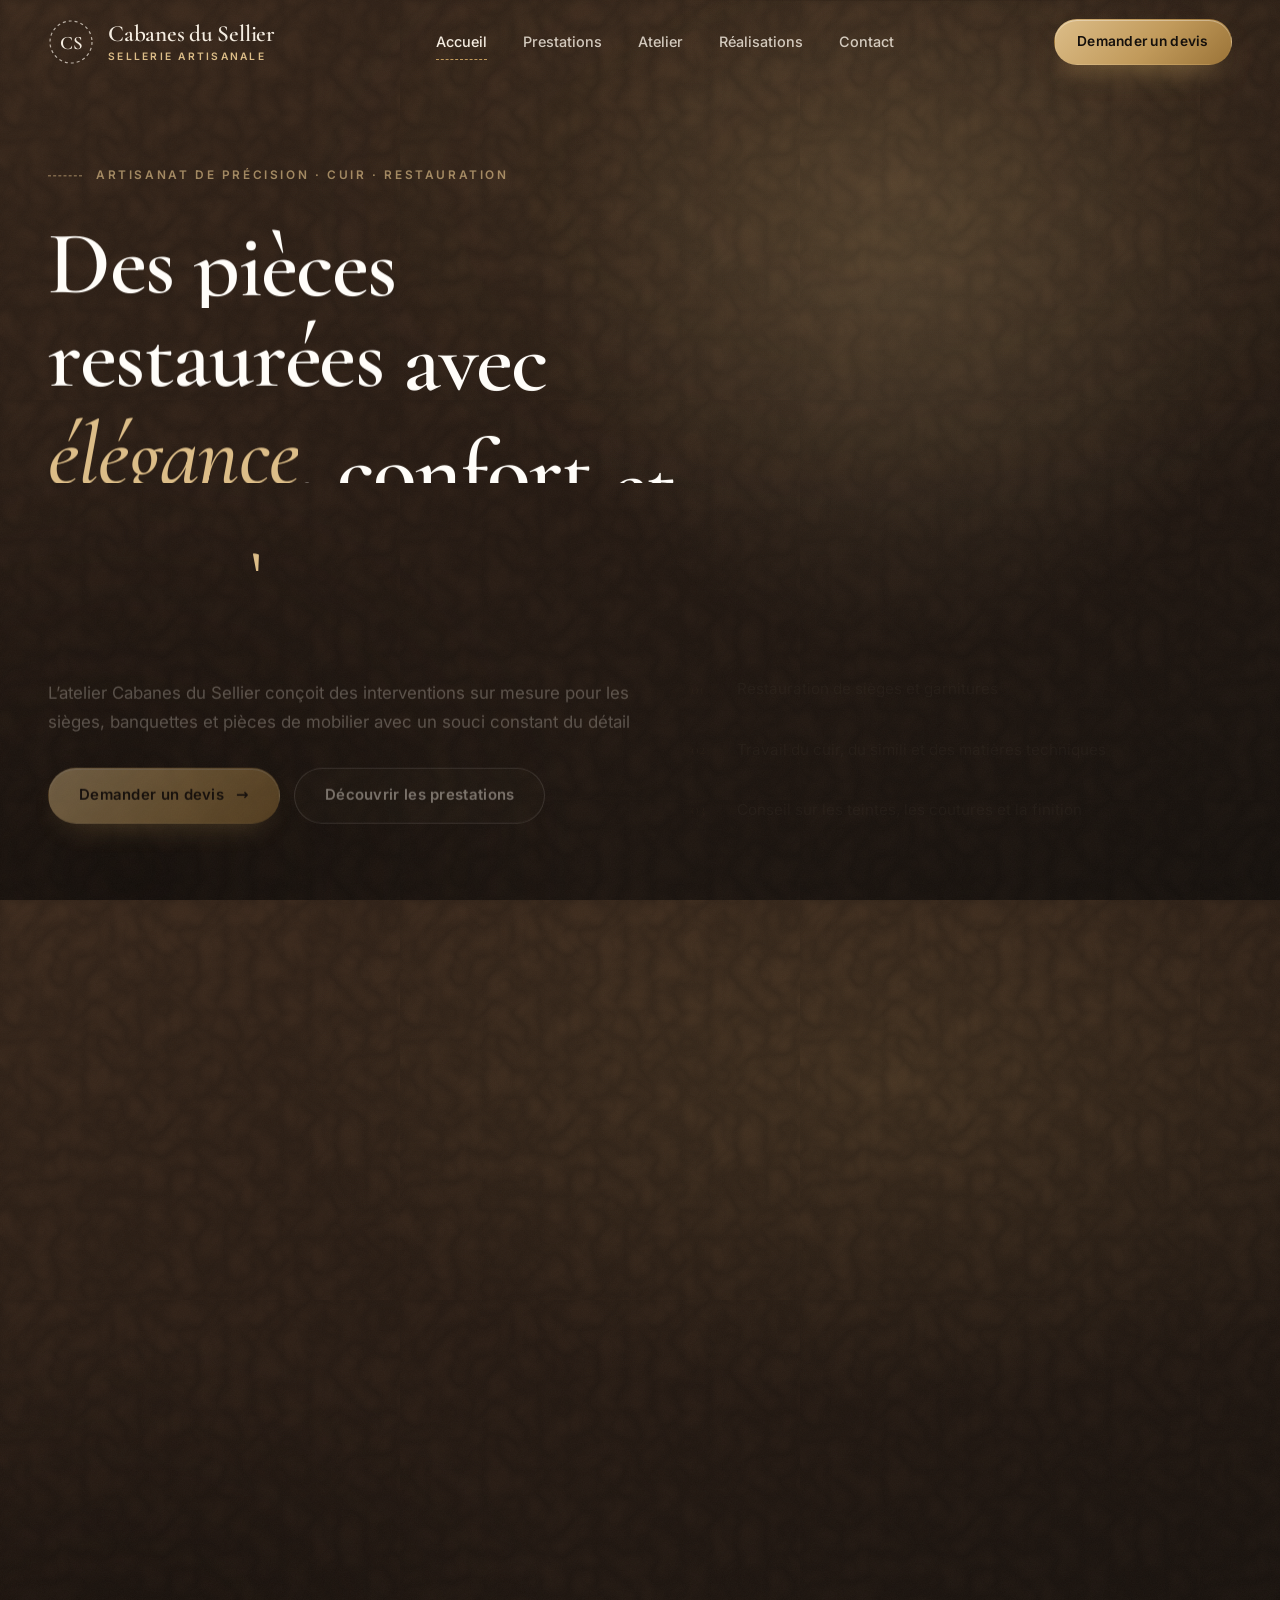
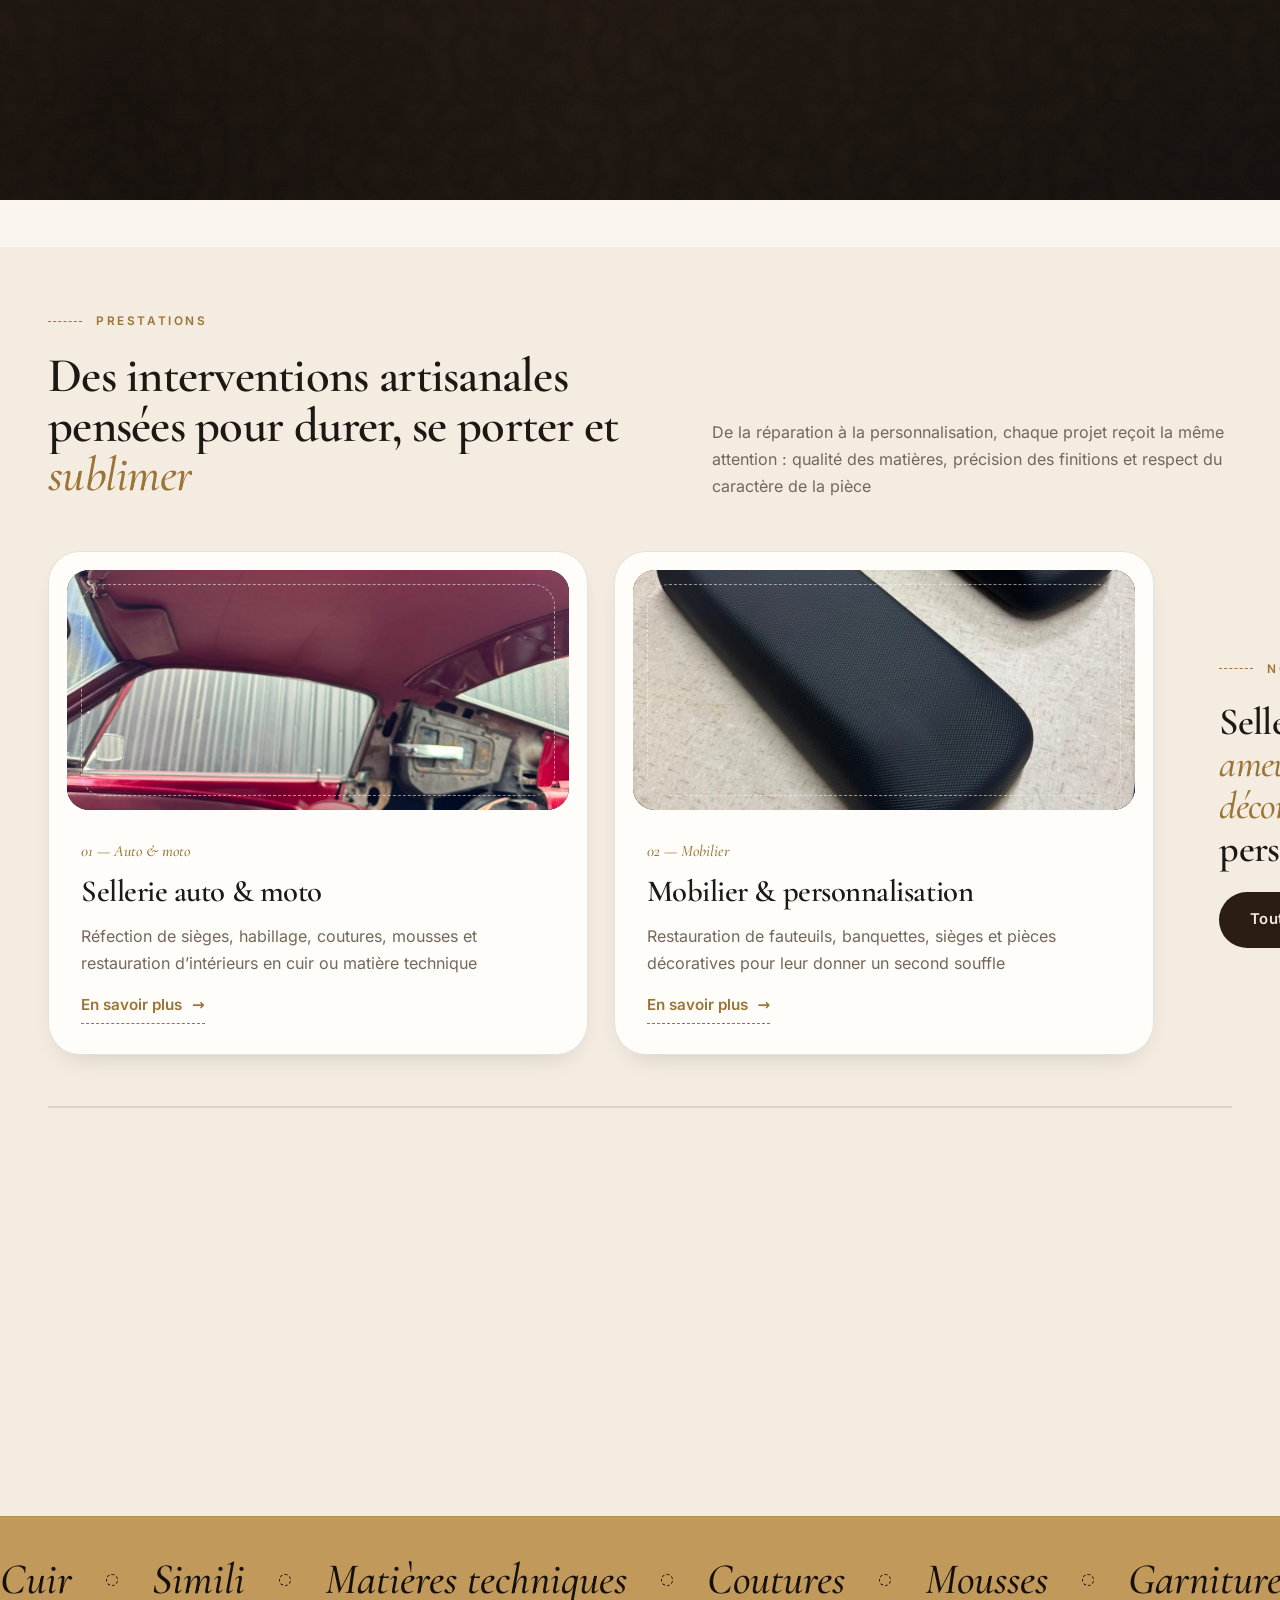
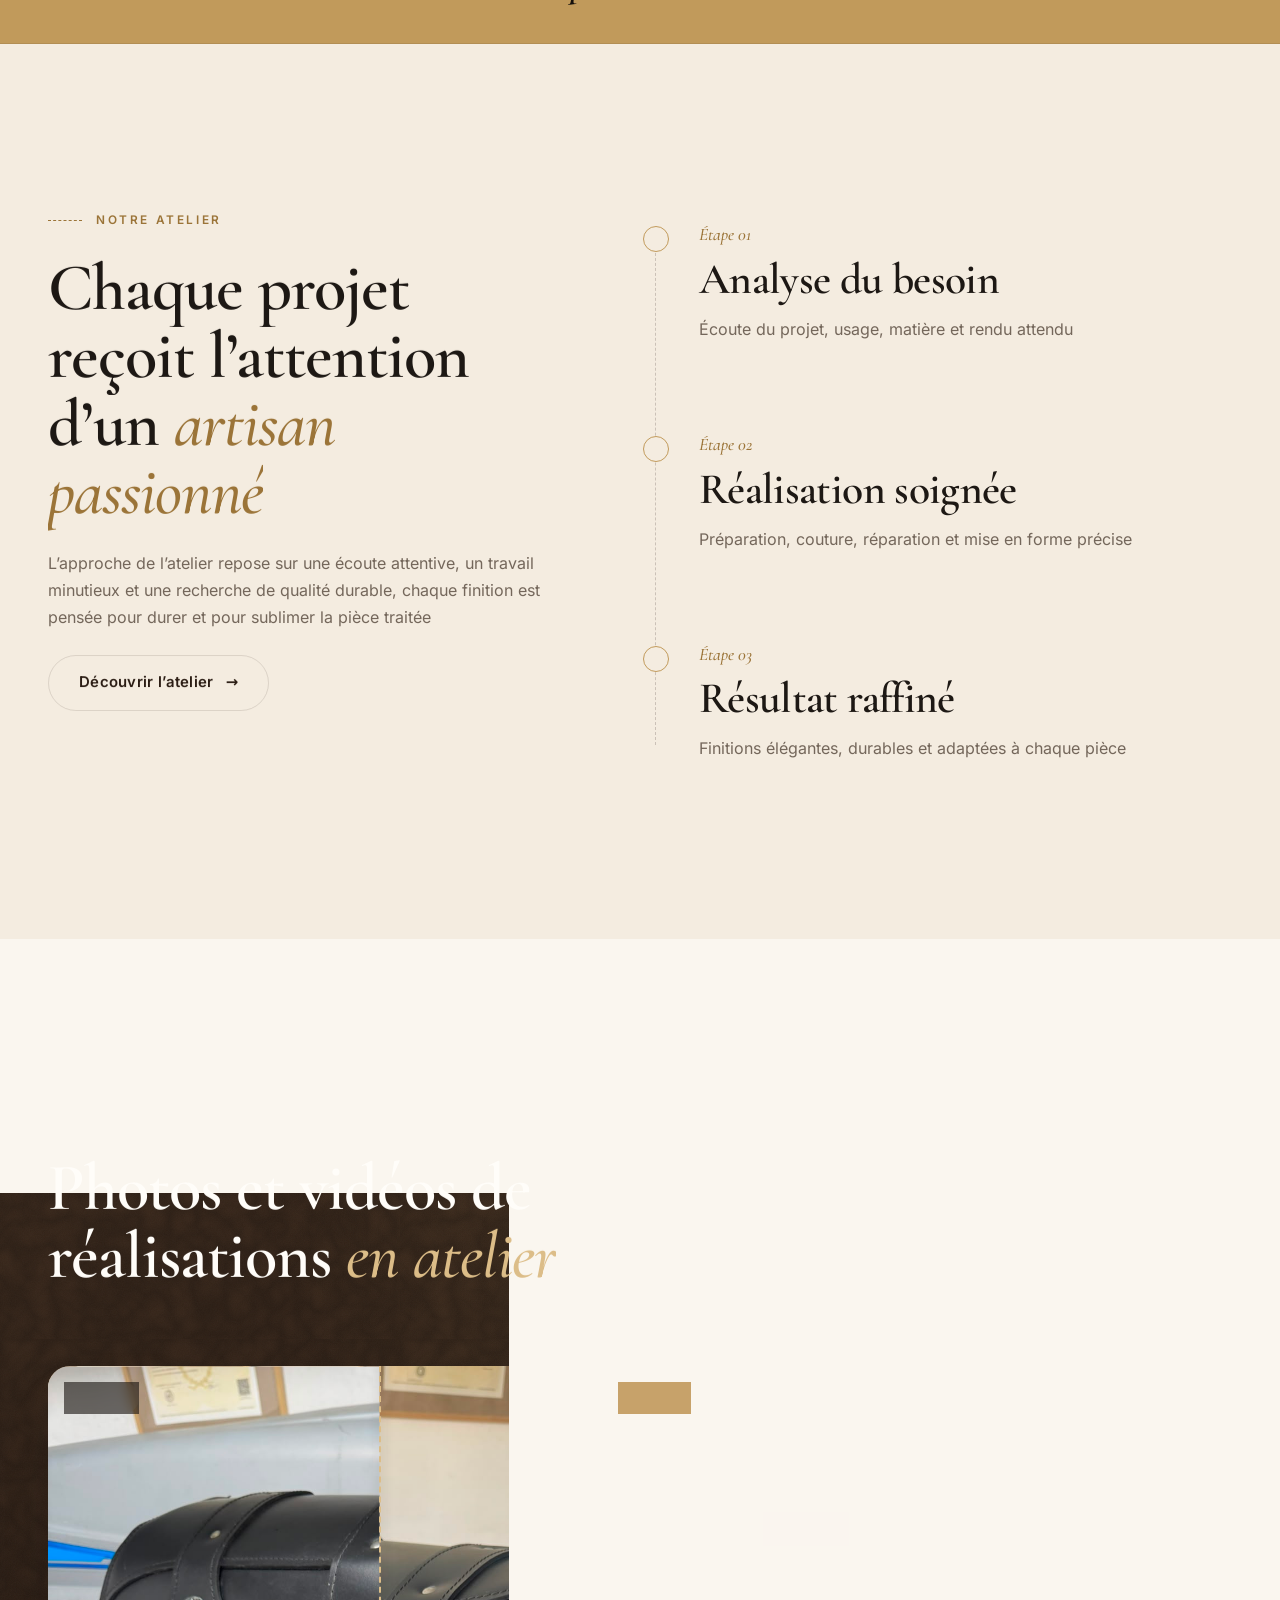
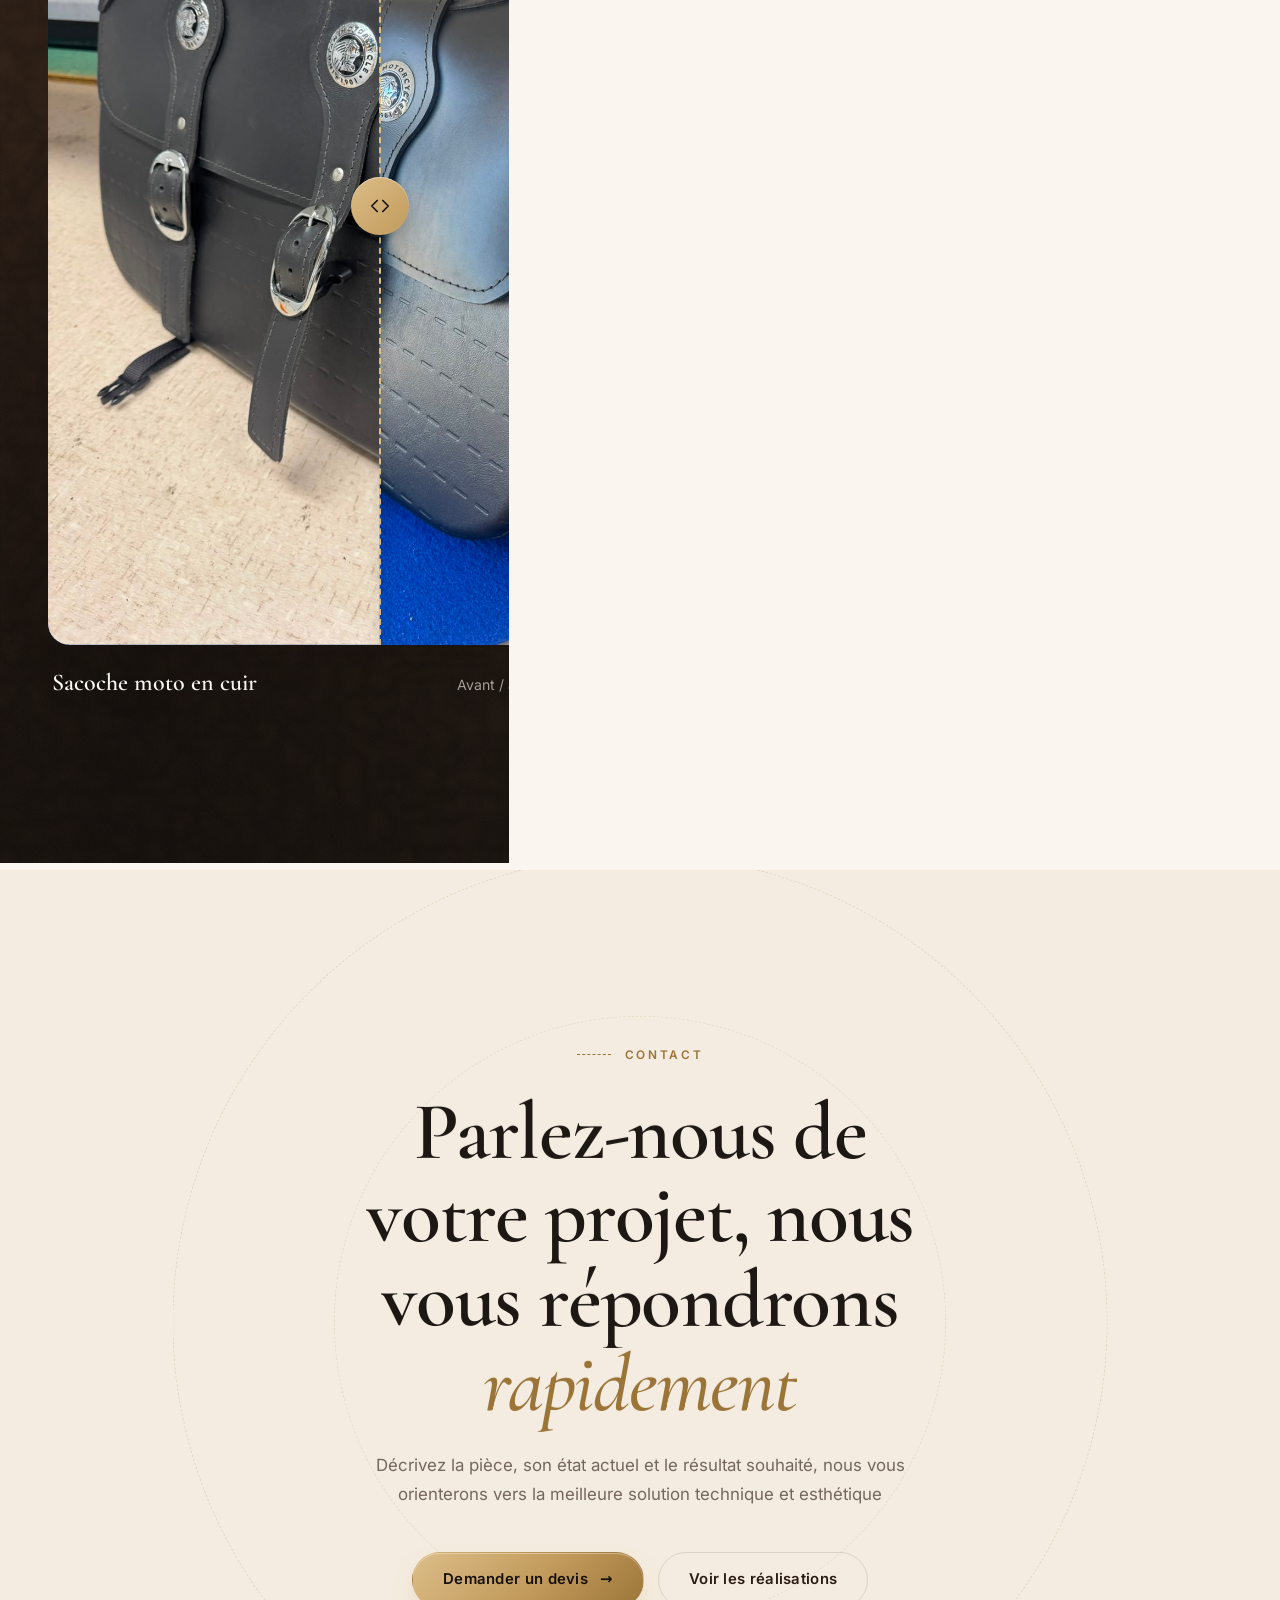
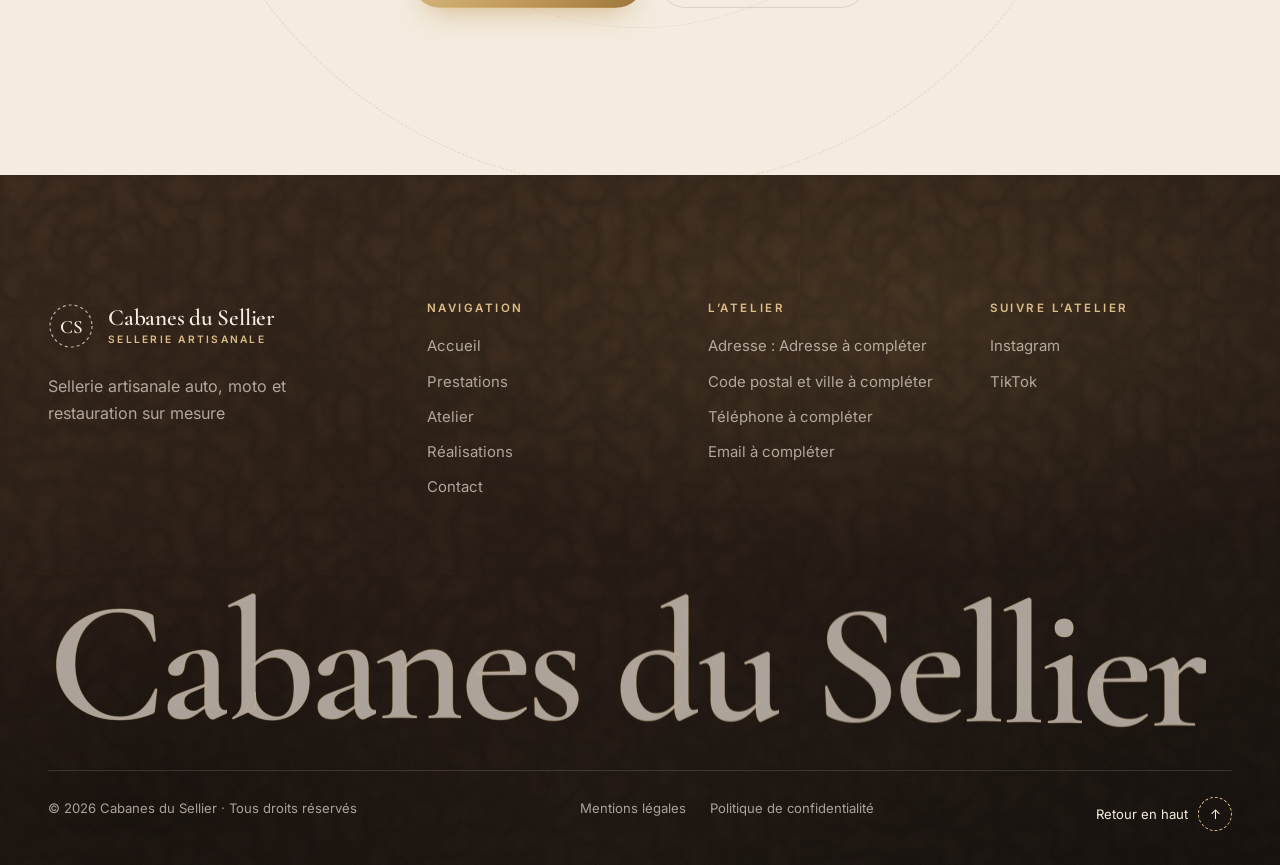
==== index.html @ 662b24cc "Site vitrine Cabanes du Sellier Site statique multi-pages : accueil, prestations et tarifs, atelier," ====
<!DOCTYPE html>
<html lang="fr" data-page="accueil">
<head>
  <meta charset="UTF-8">
  <meta name="viewport" content="width=device-width, initial-scale=1">
  <title>Cabanes du Sellier | Sellerie artisanale sur mesure</title>
  <meta name="description" content="L’atelier Cabanes du Sellier conçoit des interventions sur mesure pour les sièges, banquettes et pièces de mobilier avec un souci constant du détail">
  <meta name="theme-color" content="#2b1d14">
  <meta property="og:type" content="website">
  <meta property="og:locale" content="fr_FR">
  <meta property="og:site_name" content="Cabanes du Sellier">
  <meta property="og:title" content="Cabanes du Sellier | Sellerie artisanale sur mesure">
  <meta property="og:description" content="L’atelier Cabanes du Sellier conçoit des interventions sur mesure pour les sièges, banquettes et pièces de mobilier avec un souci constant du détail">
  <link rel="icon" href="assets/img/favicon.svg" type="image/svg+xml">
  <link rel="preload" href="assets/fonts/cormorant-latin.woff2" as="font" type="font/woff2" crossorigin>
  <link rel="preload" href="assets/fonts/inter-latin.woff2" as="font" type="font/woff2" crossorigin>
  <link rel="stylesheet" href="assets/css/main.css?v=5">
  <script>(function(){var h=document.documentElement;h.classList.add('js');try{var s=window.sessionStorage;if(s.getItem('cds-pt'))h.classList.add('pt-in');if(h.getAttribute('data-page')==='accueil'&&!s.getItem('cds-intro')&&!window.matchMedia('(prefers-reduced-motion: reduce)').matches)h.classList.add('intro-on')}catch(e){}setTimeout(function(){if(!h.classList.contains('ready')){h.classList.remove('js','pt-in','intro-on');h.classList.add('no-anim')}},5000)})();</script>
</head>
<body>
  <a class="skip-link" href="#main">Aller au contenu</a>

  <div class="intro leather on-dark" id="intro" aria-hidden="true">
    <div class="intro__inner">
      <svg class="intro__seal" viewBox="0 0 160 160">
        <defs><mask id="intro-mask"><circle class="mask-path" cx="80" cy="80" r="70" transform="rotate(-90 80 80)"/></mask></defs>
        <g mask="url(#intro-mask)">
          <circle class="stitch" cx="80" cy="80" r="74"/>
          <circle class="stitch" cx="80" cy="80" r="64" opacity=".45"/>
        </g>
        <text x="80" y="96" text-anchor="middle">CS</text>
      </svg>
      <div class="intro__name"><span>Cabanes du Sellier</span></div>
    </div>
    <div class="intro__count">000</div>
  </div>
  <div class="page-transition" aria-hidden="true">
    <div class="page-transition__panel page-transition__panel--gold"></div>
    <div class="page-transition__panel leather">
      <svg class="page-transition__mark" viewBox="0 0 70 70"><circle cx="35" cy="35" r="32" fill="none" stroke="currentColor" stroke-width="1.2" stroke-dasharray="4 4"/><text x="35" y="43" text-anchor="middle" fill="currentColor" font-family="Cormorant Garamond, serif" font-size="24" font-weight="600">CS</text></svg>
    </div>
  </div>

  <div class="cursor" aria-hidden="true"><span class="cursor__dot"></span><span class="cursor__ring"><span class="cursor__label"></span></span></div>

  <header class="header" id="header">
    <div class="container header__inner">
      <a href="index.html" class="logo" aria-label="Cabanes du Sellier, retour à l’accueil">
        <svg class="logo__mark" viewBox="0 0 46 46" aria-hidden="true"><circle cx="23" cy="23" r="21"/><text x="23" y="29.5" text-anchor="middle">CS</text></svg>
        <span class="logo__text">
          <span class="logo__title">Cabanes du Sellier</span>
          <span class="logo__sub">Sellerie artisanale</span>
        </span>
      </a>
      <nav class="nav" aria-label="Navigation principale">
        <ul>
            <li><a href="index.html" aria-current="page">Accueil</a></li>
            <li><a href="prestations.html">Prestations</a></li>
            <li><a href="atelier.html">Atelier</a></li>
            <li><a href="realisations.html">Réalisations</a></li>
            <li><a href="contact.html">Contact</a></li>
        </ul>
      </nav>
      <div class="header__actions">
        <a href="contact.html" class="btn btn--gold btn--sm header__cta" data-magnetic><span class="btn__label">Demander un devis</span></a>
        <button class="burger" id="burger" type="button" aria-label="Ouvrir le menu" aria-expanded="false" aria-controls="menu"><span></span><span></span></button>
      </div>
    </div>
  </header>

  <div class="menu leather on-dark" id="menu" aria-hidden="true">
    <nav aria-label="Menu mobile">
      <ul class="menu__links">
        <li><a href="index.html" aria-current="page"><small>01</small>Accueil</a></li>
        <li><a href="prestations.html"><small>02</small>Prestations</a></li>
        <li><a href="atelier.html"><small>03</small>Atelier</a></li>
        <li><a href="realisations.html"><small>04</small>Réalisations</a></li>
        <li><a href="contact.html"><small>05</small>Contact</a></li>
      </ul>
    </nav>
    <div class="menu__foot">
      <span>Sellerie artisanale sur mesure</span>
      <a href="contact.html">Demander un devis →</a>
    </div>
  </div>

  <main id="main">
    <section class="hero leather on-dark">
      <div class="hero__lamp" aria-hidden="true"></div>
      <svg class="hero__stitch" viewBox="0 0 1600 300" preserveAspectRatio="none" aria-hidden="true"><path d="M0 220C260 120 420 300 700 190S1150 40 1600 140"/></svg>

      <div class="seal" aria-hidden="true">
        <svg class="seal__text" viewBox="0 0 150 150">
          <defs><path id="seal-circle" d="M75 75m-58 0a58 58 0 1 1 116 0a58 58 0 1 1-116 0"/></defs>
          <text><textPath href="#seal-circle" textLength="360" lengthAdjust="spacing">Atelier sur mesure · Sellerie artisanale ·</textPath></text>
        </svg>
        <span class="seal__core">CS</span>
      </div>

      <div class="container hero__content">
        <span class="eyebrow hero__badge" data-reveal>Artisanat de précision · Cuir · Restauration</span>
        <h1 data-split>Des pièces restaurées avec <em>élégance</em>, confort et <em>caractère</em></h1>
        <div class="hero__bottom">
          <div data-reveal>
            <p class="lead">L’atelier Cabanes du Sellier conçoit des interventions sur mesure pour les sièges, banquettes et pièces de mobilier avec un souci constant du détail</p>
            <div class="hero__actions">
              <a class="btn btn--gold" href="contact.html" data-magnetic><span class="btn__label">Demander un devis</span><span class="btn__arrow" aria-hidden="true">→</span></a>
              <a class="btn btn--ghost" href="prestations.html" data-magnetic><span class="btn__label">Découvrir les prestations</span></a>
            </div>
          </div>
          <ul class="hero__points" data-reveal aria-label="Savoir-faire">
            <li><small>01</small>Restauration de sièges et garnitures</li>
            <li><small>02</small>Travail du cuir, du simili et des matières techniques</li>
            <li><small>03</small>Conseil sur les teintes, les coutures et la finition</li>
          </ul>
        </div>
        <div class="hero__meta" data-reveal>
          <span class="scroll-hint"><span class="scroll-hint__line" aria-hidden="true"></span>Défiler</span>
          <span class="hero__loc">Atelier sur mesure · Sur rendez-vous</span>
        </div>
      </div>
    </section>

    <section class="section manifesto">
      <div class="container">
        <span class="eyebrow" data-reveal>Un savoir-faire à la hauteur des plus belles pièces</span>
        <p class="manifesto__text" style="margin-top:32px">Chaque projet est étudié selon l’usage, la matière et le rendu recherché, puis restauré avec <em>exigence</em>, <em>précision</em> et <em>goût</em>.</p>
        <div class="manifesto__foot">
          <p data-reveal>Que ce soit pour une restauration, une personnalisation ou une création originale, l’objectif est de vous proposer une solution élégante et fiable</p>
          <a class="link-line" href="atelier.html" data-reveal>Découvrir l’atelier <span>→</span></a>
        </div>
      </div>
    </section>

    <section class="hscroll section--cream" id="prestations">
      <div class="hscroll__pin">
        <div class="container">
          <div class="section-head section-head--row hscroll__head">
            <div>
              <span class="eyebrow" data-reveal>Prestations</span>
              <h2 data-split style="margin-top:20px">Des interventions artisanales pensées pour durer, se porter et <em>sublimer</em></h2>
            </div>
            <p data-reveal>De la réparation à la personnalisation, chaque projet reçoit la même attention : qualité des matières, précision des finitions et respect du caractère de la pièce</p>
          </div>
        </div>
        <div class="hscroll__track">
          <a class="service" href="prestations.html#auto-moto" data-cursor="Voir">
            <div class="service__art art art--photo"><img src="assets/img/realisations/mustang-ciel-de-toit.jpg" alt="Ciel de toit et sièges en cuir rouge d’une voiture de collection" loading="lazy" style="object-position:50% 70%"></div>
            <div class="service__body">
              <span class="service__num">01 — Auto & moto</span>
              <h3>Sellerie auto &amp; moto</h3>
              <p>Réfection de sièges, habillage, coutures, mousses et restauration d’intérieurs en cuir ou matière technique</p>
            </div>
            <div class="service__foot"><span class="link-line">En savoir plus <span>→</span></span></div>
          </a>
          <a class="service" href="prestations.html#mobilier" data-cursor="Voir">
            <div class="service__art art art--photo"><img src="assets/img/realisations/accoudoirs.jpg" alt="Accoudoirs regarnis en matière technique" loading="lazy"></div>
            <div class="service__body">
              <span class="service__num">02 — Mobilier</span>
              <h3>Mobilier &amp; personnalisation</h3>
              <p>Restauration de fauteuils, banquettes, sièges et pièces décoratives pour leur donner un second souffle</p>
            </div>
            <div class="service__foot"><span class="link-line">En savoir plus <span>→</span></span></div>
          </a>
          <div class="hscroll__end">
            <span class="eyebrow">Nos expertises</span>
            <h3>Sellerie générale, <em>ameublement &amp; décoration</em>, personnalisation</h3>
            <div><a class="btn btn--dark" href="prestations.html" data-magnetic><span class="btn__label">Toutes les prestations</span><span class="btn__arrow" aria-hidden="true">→</span></a></div>
          </div>
        </div>
        <div class="hscroll__progress" aria-hidden="true"><span></span></div>
      </div>
    </section>

    <div class="marquee" aria-hidden="true">
      <div class="marquee__track">
        <div class="marquee__group"><span class="marquee__item">Cuir</span><span class="marquee__item">Simili</span><span class="marquee__item">Matières techniques</span><span class="marquee__item">Coutures</span><span class="marquee__item">Mousses</span><span class="marquee__item">Garnitures</span><span class="marquee__item">Finitions</span></div>
        <div class="marquee__group"><span class="marquee__item">Cuir</span><span class="marquee__item">Simili</span><span class="marquee__item">Matières techniques</span><span class="marquee__item">Coutures</span><span class="marquee__item">Mousses</span><span class="marquee__item">Garnitures</span><span class="marquee__item">Finitions</span></div>
      </div>
    </div>

    <section class="section process section--cream">
      <div class="container process__grid">
        <div class="process__intro">
          <span class="eyebrow" data-reveal>Notre atelier</span>
          <h2 data-split>Chaque projet reçoit l’attention d’un <em>artisan passionné</em></h2>
          <p data-reveal>L’approche de l’atelier repose sur une écoute attentive, un travail minutieux et une recherche de qualité durable, chaque finition est pensée pour durer et pour sublimer la pièce traitée</p>
          <div data-reveal><a class="btn btn--outline" href="atelier.html" data-magnetic><span class="btn__label">Découvrir l’atelier</span><span class="btn__arrow" aria-hidden="true">→</span></a></div>
        </div>
        <div class="process__steps">
          <span class="process__line" aria-hidden="true"><span></span></span>
          <ol>
            <li class="step" data-reveal>
              <span class="step__dot" aria-hidden="true"></span>
              <span class="step__num">Étape 01</span>
              <h3>Analyse du besoin</h3>
              <p>Écoute du projet, usage, matière et rendu attendu</p>
            </li>
            <li class="step" data-reveal>
              <span class="step__dot" aria-hidden="true"></span>
              <span class="step__num">Étape 02</span>
              <h3>Réalisation soignée</h3>
              <p>Préparation, couture, réparation et mise en forme précise</p>
            </li>
            <li class="step" data-reveal>
              <span class="step__dot" aria-hidden="true"></span>
              <span class="step__num">Étape 03</span>
              <h3>Résultat raffiné</h3>
              <p>Finitions élégantes, durables et adaptées à chaque pièce</p>
            </li>
          </ol>
        </div>
      </div>
    </section>

    <section class="section leather on-dark showcase">
      <div class="container">
        <div class="section-head section-head--row">
          <div>
            <span class="eyebrow" data-reveal>Réalisations</span>
            <h2 data-split style="margin-top:20px">Photos et vidéos de réalisations <em>en atelier</em></h2>
          </div>
          <div data-reveal>
            <p>Ici, on présente les projets terminés avec des photos et des vidéos de réalisation, pour montrer le résultat final et le travail en cours</p>
            <p style="margin-top:22px"><a class="link-line" href="realisations.html">Voir toutes les réalisations <span>→</span></a></p>
          </div>
        </div>
        <div class="showcase__grid">
          <figure class="ba-item" data-reveal>
              <div class="ba" data-cursor="Glisser">
                <img src="assets/img/realisations/sacoche-apres-face.jpg" alt="Sacoche moto en cuir — après" loading="lazy" width="1200" height="1600">
                <img class="ba__before" src="assets/img/realisations/sacoche-avant-face.jpg" alt="Sacoche moto en cuir — avant" loading="lazy" width="1200" height="1600">
                <span class="ba__line" aria-hidden="true"></span>
                <span class="ba__handle" aria-hidden="true"><svg viewBox="0 0 24 24"><path d="M9 6l-6 6 6 6M15 6l6 6-6 6"/></svg></span>
                <span class="ba__tag ba__tag--before" aria-hidden="true">Avant</span>
                <span class="ba__tag ba__tag--after" aria-hidden="true">Après</span>
                <input class="ba__range" type="range" min="0" max="100" value="50" aria-label="Comparer avant et après : Sacoche moto en cuir">
              </div>
              <figcaption class="media__caption"><span class="media__title">Sacoche moto en cuir</span><span class="media__sub">Avant / après : glissez pour comparer</span></figcaption>
            </figure>
          <a class="media media--video" href="realisations.html" data-cursor="Voir" data-reveal data-delay="0.15">
            <span class="media__frame">
              <video muted loop playsinline preload="none" poster="assets/video/posters/mustang-interieur.jpg" data-autoplay aria-hidden="true"><source src="assets/video/mustang-interieur.mp4" type="video/mp4"></video>
              <span class="media__badge">Vidéo</span>
            </span>
            <span class="media__caption"><span class="media__title">Intérieur cuir</span><span class="media__sub">Voiture de collection</span></span>
          </a>
        </div>
      </div>
    </section>

    <section class="section cta section--cream">
      <div class="cta__ring" aria-hidden="true"></div>
      <div class="cta__ring cta__ring--2" aria-hidden="true"></div>
      <div class="container">
        <span class="eyebrow" data-reveal>Contact</span>
        <h2 data-split>Parlez-nous de votre projet, nous vous répondrons <em>rapidement</em></h2>
        <p class="lead" data-reveal>Décrivez la pièce, son état actuel et le résultat souhaité, nous vous orienterons vers la meilleure solution technique et esthétique</p>
        <div class="cta__actions" data-reveal>
          <a class="btn btn--gold" href="contact.html" data-magnetic><span class="btn__label">Demander un devis</span><span class="btn__arrow" aria-hidden="true">→</span></a>
          <a class="btn btn--outline" href="realisations.html" data-magnetic><span class="btn__label">Voir les réalisations</span></a>
        </div>
      </div>
    </section>
  </main>

  <footer class="footer leather on-dark">
    <div class="container">
      <div class="footer__top">
        <div class="footer__brand">
          <a href="index.html" class="logo" aria-label="Cabanes du Sellier, retour à l’accueil">
            <svg class="logo__mark" viewBox="0 0 46 46" aria-hidden="true"><circle cx="23" cy="23" r="21"/><text x="23" y="29.5" text-anchor="middle">CS</text></svg>
            <span class="logo__text"><span class="logo__title">Cabanes du Sellier</span><span class="logo__sub">Sellerie artisanale</span></span>
          </a>
          <p>Sellerie artisanale auto, moto et restauration sur mesure</p>
        </div>
        <div>
          <h4>Navigation</h4>
          <ul>
            <li><a href="index.html">Accueil</a></li>
            <li><a href="prestations.html">Prestations</a></li>
            <li><a href="atelier.html">Atelier</a></li>
            <li><a href="realisations.html">Réalisations</a></li>
            <li><a href="contact.html">Contact</a></li>
          </ul>
        </div>
        <div>
          <h4>L’atelier</h4>
          <address>
            <span>Adresse : Adresse à compléter</span>
            <span>Code postal et ville à compléter</span>
            <span>Téléphone à compléter</span>
            <span>Email à compléter</span>
          </address>
        </div>
        <div>
          <h4>Suivre l’atelier</h4>
          <ul>
            
            <li><a href="https://www.instagram.com/cabanesdusellier/" target="_blank" rel="noopener" aria-label="Instagram (nouvel onglet)">Instagram</a></li>
            <li><a href="https://www.tiktok.com/@cabanes.du.sellie" target="_blank" rel="noopener" aria-label="TikTok (nouvel onglet)">TikTok</a></li>
          </ul>
        </div>
      </div>
      <p class="footer__word" aria-hidden="true">Cabanes du Sellier</p>
      <div class="footer__bottom">
        <span>© <span data-year>2026</span> Cabanes du Sellier · Tous droits réservés</span>
        <nav aria-label="Informations légales">
          <a href="mentions-legales.html">Mentions légales</a>
          <a href="confidentialite.html">Politique de confidentialité</a>
        </nav>
        <button class="back-top" type="button" data-top>Retour en haut <span aria-hidden="true">↑</span></button>
      </div>
    </div>
  </footer>

  <script src="assets/js/vendor/gsap.min.js" defer></script>
  <script src="assets/js/vendor/ScrollTrigger.min.js" defer></script>
  <script src="assets/js/main.js?v=3" defer></script>
</body>
</html>
---- assets/css/main.css ----
/* =========================================================================
   Cabanes du Sellier — Feuille de style principale
   Concept : « le fil d'or » — cuir sombre, papier crème, couture dorée.
   ========================================================================= */

/* ---------- Polices (hébergées localement : aucune requête vers Google) ---------- */
@font-face {
  font-family: "Cormorant Garamond";
  src: url("../fonts/cormorant-latin.woff2") format("woff2");
  font-weight: 500 700;
  font-style: normal;
  font-display: swap;
}
@font-face {
  font-family: "Cormorant Garamond";
  src: url("../fonts/cormorant-italic-latin.woff2") format("woff2");
  font-weight: 500;
  font-style: italic;
  font-display: swap;
}
@font-face {
  font-family: "Inter";
  src: url("../fonts/inter-latin.woff2") format("woff2");
  font-weight: 400 600;
  font-style: normal;
  font-display: swap;
}

/* ---------- Variables ---------- */
:root {
  --ink: #15100c;
  --leather: #2b1d14;
  --leather-2: #3d2a1c;
  --cream: #f4ece0;
  --paper: #faf6ef;
  --white: #fffdf9;
  --text: #1d1814;
  --muted: #74675b;
  --muted-light: rgba(244, 236, 224, 0.66);
  --gold: #c19a5b;
  --gold-soft: #dcbd88;
  --gold-deep: #9b7438;

  --line: rgba(43, 29, 20, 0.12);
  --line-light: rgba(244, 236, 224, 0.14);

  --serif: "Cormorant Garamond", Garamond, "Times New Roman", serif;
  --sans: "Inter", system-ui, -apple-system, "Segoe UI", Roboto, sans-serif;

  --radius-sm: 14px;
  --radius: 22px;
  --radius-lg: 32px;

  --shadow: 0 30px 60px -30px rgba(21, 16, 12, 0.35);
  --shadow-soft: 0 12px 30px -18px rgba(21, 16, 12, 0.25);

  --gutter: clamp(16px, 4vw, 48px);
  --header-h: 84px;
  --ease: cubic-bezier(0.22, 1, 0.36, 1);

  --grain: url("data:image/svg+xml,%3Csvg xmlns='http://www.w3.org/2000/svg' width='240' height='240'%3E%3Cfilter id='n'%3E%3CfeTurbulence type='fractalNoise' baseFrequency='.85' numOctaves='3' stitchTiles='stitch'/%3E%3CfeColorMatrix values='0 0 0 0 1 0 0 0 0 1 0 0 0 0 1 0 0 0 .55 0'/%3E%3C/filter%3E%3Crect width='100%25' height='100%25' filter='url(%23n)'/%3E%3C/svg%3E");
  --pores: url("data:image/svg+xml,%3Csvg xmlns='http://www.w3.org/2000/svg' width='400' height='400'%3E%3Cfilter id='p'%3E%3CfeTurbulence type='turbulence' baseFrequency='.035' numOctaves='2' seed='4' stitchTiles='stitch'/%3E%3CfeColorMatrix values='0 0 0 0 0 0 0 0 0 0 0 0 0 0 0 0 0 0 -1.4 .9'/%3E%3C/filter%3E%3Crect width='100%25' height='100%25' filter='url(%23p)'/%3E%3C/svg%3E");
}

/* ---------- Base ---------- */
*, *::before, *::after { box-sizing: border-box; }

html {
  -webkit-text-size-adjust: 100%;
  scroll-behavior: smooth;
  scroll-padding-top: calc(var(--header-h) + 16px);
}

body {
  margin: 0;
  background: var(--paper);
  color: var(--text);
  font-family: var(--sans);
  font-size: 16px;
  line-height: 1.7;
  -webkit-font-smoothing: antialiased;
  -moz-osx-font-smoothing: grayscale;
  overflow-x: hidden;
}

img, video, svg { display: block; max-width: 100%; }
a { color: inherit; text-decoration: none; }
ul, ol { margin: 0; padding: 0; list-style: none; }
h1, h2, h3, h4, p, figure, blockquote { margin: 0; }
button { font: inherit; color: inherit; }
address { font-style: normal; }
::selection { background: var(--gold); color: var(--ink); }

.container {
  width: 100%;
  max-width: 1320px;
  margin: 0 auto;
  padding: 0 var(--gutter);
}

.skip-link {
  position: fixed;
  top: 12px;
  left: 12px;
  z-index: 1000;
  padding: 10px 18px;
  border-radius: 999px;
  background: var(--gold);
  color: var(--ink);
  font-weight: 600;
  transform: translateY(-150%);
  transition: transform 0.3s var(--ease);
}
.skip-link:focus { transform: none; }

:focus-visible { outline: 2px solid var(--gold); outline-offset: 4px; border-radius: 4px; }

.sr-only {
  position: absolute; width: 1px; height: 1px; padding: 0; margin: -1px;
  overflow: hidden; clip: rect(0, 0, 0, 0); white-space: nowrap; border: 0;
}

/* ---------- Typographie ---------- */
h1, h2, h3, h4 {
  font-family: var(--serif);
  font-weight: 600;
  letter-spacing: -0.015em;
  line-height: 1.02;
}
h1 { font-size: clamp(2.9rem, 7vw, 6.6rem); line-height: 0.98; }
h2 { font-size: clamp(2.4rem, 5.2vw, 4.6rem); }
h3 { font-size: clamp(1.6rem, 2.4vw, 2.2rem); line-height: 1.1; }
h4 { font-size: 1.35rem; }

em, .italic { font-style: italic; font-weight: 500; color: var(--gold-deep); }
.on-dark em { color: var(--gold-soft); }

p { color: var(--muted); }
.lead { font-size: clamp(1.05rem, 1.3vw, 1.22rem); line-height: 1.7; max-width: 56ch; }

.eyebrow {
  display: inline-flex;
  align-items: center;
  gap: 14px;
  font-size: 0.74rem;
  font-weight: 600;
  letter-spacing: 0.22em;
  text-transform: uppercase;
  color: var(--gold-deep);
}
.eyebrow::before {
  content: "";
  width: 34px;
  height: 0;
  border-top: 1.5px dashed currentColor;
}
.on-dark .eyebrow { color: var(--gold-soft); }

/* ---------- Thèmes de section ---------- */
.on-dark {
  position: relative;
  color: var(--cream);
  background-color: var(--leather);
}
.on-dark h1, .on-dark h2, .on-dark h3, .on-dark h4 { color: var(--white); }
.on-dark p { color: var(--muted-light); }

/* Texture cuir : pores + grain */
.leather {
  position: relative;
  isolation: isolate;
  background-color: var(--leather);
  background-image:
    radial-gradient(ellipse 80% 60% at 70% 20%, rgba(193, 154, 91, 0.16), transparent 60%),
    radial-gradient(ellipse 60% 70% at 10% 90%, rgba(0, 0, 0, 0.35), transparent 60%),
    linear-gradient(160deg, var(--leather-2) 0%, var(--leather) 45%, var(--ink) 100%);
}
.leather::before,
.leather::after {
  content: "";
  position: absolute;
  inset: 0;
  z-index: -1;
  pointer-events: none;
}
.leather::before { background-image: var(--pores); opacity: 0.22; mix-blend-mode: multiply; }
.leather::after { background-image: var(--grain); opacity: 0.06; }

.section { padding: clamp(90px, 13vw, 180px) 0; position: relative; }
.section--tight { padding: clamp(70px, 9vw, 120px) 0; }
.section--cream { background: var(--cream); }

.section-head { display: grid; gap: 22px; max-width: 820px; margin-bottom: clamp(48px, 6vw, 84px); }
.section-head--center { margin-left: auto; margin-right: auto; text-align: center; justify-items: center; }
.section-head--row {
  max-width: none;
  grid-template-columns: 1.2fr 1fr;
  align-items: end;
  gap: 40px;
}

/* ---------- Boutons ---------- */
.btn {
  --bg: transparent;
  position: relative;
  display: inline-flex;
  align-items: center;
  justify-content: center;
  gap: 12px;
  min-height: 56px;
  padding: 0 30px;
  border: 1px solid transparent;
  border-radius: 999px;
  font-family: var(--sans);
  font-size: 0.93rem;
  font-weight: 600;
  letter-spacing: 0.02em;
  cursor: pointer;
  overflow: hidden;
  isolation: isolate;
  background: var(--bg);
  transition: color 0.45s var(--ease), border-color 0.45s var(--ease), box-shadow 0.45s var(--ease);
  will-change: transform;
}
/* Remplissage qui monte au survol */
.btn::before {
  content: "";
  position: absolute;
  inset: 0;
  z-index: -1;
  border-radius: inherit;
  transform: translateY(101%);
  transition: transform 0.55s var(--ease);
}
.btn:hover::before { transform: translateY(0); }
.btn .btn__arrow { transition: transform 0.45s var(--ease); }
.btn:hover .btn__arrow { transform: translateX(4px); }

.btn--gold {
  --bg: linear-gradient(135deg, var(--gold-soft), var(--gold) 55%, var(--gold-deep));
  color: var(--ink);
  box-shadow: 0 14px 30px -14px rgba(193, 154, 91, 0.75), inset 0 1px 0 rgba(255, 255, 255, 0.35);
}
.btn--gold::before { background: var(--white); }

.btn--ghost {
  color: var(--cream);
  border-color: rgba(244, 236, 224, 0.28);
  background: rgba(244, 236, 224, 0.04);
  backdrop-filter: blur(6px);
  -webkit-backdrop-filter: blur(6px);
}
.btn--ghost::before { background: var(--cream); }
.btn--ghost:hover { color: var(--ink); border-color: var(--cream); }

.btn--dark { --bg: var(--leather); color: var(--cream); }
.btn--dark::before { background: var(--gold); }
.btn--dark:hover { color: var(--ink); }

.btn--outline { color: var(--leather); border-color: var(--line); }
.btn--outline::before { background: var(--leather); }
.btn--outline:hover { color: var(--cream); border-color: var(--leather); }

.btn--sm { min-height: 46px; padding: 0 22px; font-size: 0.86rem; }
.btn--block { width: 100%; }

.link-line {
  position: relative;
  display: inline-flex;
  align-items: center;
  gap: 10px;
  padding-bottom: 6px;
  font-weight: 600;
  font-size: 0.95rem;
  color: var(--gold-deep);
}
.on-dark .link-line { color: var(--gold-soft); }
.link-line::after {
  content: "";
  position: absolute;
  left: 0; right: 0; bottom: 0;
  border-top: 1.5px dashed currentColor;
  transform-origin: right;
  transition: transform 0.6s var(--ease);
}
.link-line:hover::after { transform: scaleX(0); transform-origin: left; }
.link-line span { transition: transform 0.45s var(--ease); }
.link-line:hover span { transform: translateX(5px); }

/* =========================================================================
   Header
   ========================================================================= */
.header {
  position: fixed;
  inset: 0 0 auto;
  z-index: 200;
  height: var(--header-h);
  color: var(--cream);
  transition: transform 0.6s var(--ease), background 0.4s var(--ease), color 0.4s var(--ease), box-shadow 0.4s var(--ease);
}
.header::before {
  content: "";
  position: absolute;
  inset: 0;
  background: rgba(250, 246, 239, 0.8);
  backdrop-filter: blur(18px) saturate(150%);
  -webkit-backdrop-filter: blur(18px) saturate(150%);
  border-bottom: 1px solid var(--line);
  opacity: 0;
  transition: opacity 0.4s var(--ease);
}
.header.is-solid { color: var(--text); }
.header.is-solid::before { opacity: 1; }
.header.is-hidden { transform: translateY(-100%); }
.menu-open .header { color: var(--cream); transform: none; }
.menu-open .header::before { opacity: 0; }

.header__inner {
  position: relative;
  height: 100%;
  display: flex;
  align-items: center;
  justify-content: space-between;
  gap: 24px;
}

.logo { display: inline-flex; align-items: center; gap: 14px; }
.logo__mark { width: 46px; height: 46px; flex: none; }
.logo__mark circle { fill: none; stroke: currentColor; stroke-width: 1.2; stroke-dasharray: 3 3; opacity: 0.7; }
.logo__mark text { fill: currentColor; font-family: var(--serif); font-size: 19px; font-weight: 600; }
.logo__text { display: flex; flex-direction: column; line-height: 1.05; }
.logo__title { font-family: var(--serif); font-size: 1.45rem; font-weight: 600; letter-spacing: -0.01em; }
.logo__sub {
  margin-top: 4px;
  font-size: 0.64rem;
  font-weight: 600;
  letter-spacing: 0.22em;
  text-transform: uppercase;
  color: var(--gold-soft);
  transition: color 0.4s var(--ease);
}
.header.is-solid .logo__sub { color: var(--gold-deep); }
.menu-open .header .logo__sub { color: var(--gold-soft); }

.nav ul { display: flex; gap: 4px; }
.nav a {
  position: relative;
  display: block;
  padding: 10px 16px;
  font-size: 0.9rem;
  font-weight: 500;
  opacity: 0.82;
  transition: opacity 0.3s var(--ease);
}
.nav a::after {
  content: "";
  position: absolute;
  left: 16px; right: 16px; bottom: 4px;
  border-top: 1.5px dashed var(--gold);
  transform: scaleX(0);
  transform-origin: left;
  transition: transform 0.5s var(--ease);
}
.nav a:hover, .nav a[aria-current="page"] { opacity: 1; }
.nav a:hover::after, .nav a[aria-current="page"]::after { transform: scaleX(1); }

.header__actions { display: flex; align-items: center; gap: 12px; }

/* Burger */
.burger {
  display: none;
  position: relative;
  width: 50px;
  height: 50px;
  border-radius: 50%;
  border: 1px solid currentColor;
  border-color: color-mix(in srgb, currentColor 30%, transparent);
  background: transparent;
  cursor: pointer;
}
.burger span {
  position: absolute;
  left: 15px;
  width: 20px;
  height: 1.5px;
  background: currentColor;
  transition: transform 0.5s var(--ease), top 0.5s var(--ease), width 0.5s var(--ease);
}
.burger span:nth-child(1) { top: 20px; }
.burger span:nth-child(2) { top: 28px; width: 13px; }
.burger[aria-expanded="true"] span:nth-child(1) { top: 24px; transform: rotate(45deg); }
.burger[aria-expanded="true"] span:nth-child(2) { top: 24px; width: 20px; transform: rotate(-45deg); }

/* Menu plein écran (mobile) */
.menu {
  position: fixed;
  inset: 0;
  z-index: 150;
  display: flex;
  flex-direction: column;
  justify-content: space-between;
  padding: calc(var(--header-h) + 30px) var(--gutter) 36px;
  clip-path: inset(0 0 100% 0);
  visibility: hidden;
  transition: clip-path 0.8s var(--ease), visibility 0s linear 0.8s;
}
.menu.is-open {
  clip-path: inset(0 0 0 0);
  visibility: visible;
  transition: clip-path 0.8s var(--ease), visibility 0s;
}
.menu__links li { overflow: hidden; border-bottom: 1px solid var(--line-light); }
.menu__links a {
  display: flex;
  align-items: baseline;
  gap: 18px;
  padding: 14px 0;
  font-family: var(--serif);
  font-size: clamp(2.2rem, 9vw, 3.4rem);
  font-weight: 600;
  line-height: 1.1;
  color: var(--white);
  transform: translateY(105%);
  transition: transform 0.8s var(--ease);
}
.menu__links a small {
  font-family: var(--sans);
  font-size: 0.75rem;
  font-weight: 500;
  color: var(--gold-soft);
  letter-spacing: 0.1em;
}
.menu__links a[aria-current="page"] { color: var(--gold-soft); }
.menu.is-open .menu__links a { transform: none; }
.menu.is-open .menu__links li:nth-child(1) a { transition-delay: 0.15s; }
.menu.is-open .menu__links li:nth-child(2) a { transition-delay: 0.2s; }
.menu.is-open .menu__links li:nth-child(3) a { transition-delay: 0.25s; }
.menu.is-open .menu__links li:nth-child(4) a { transition-delay: 0.3s; }
.menu.is-open .menu__links li:nth-child(5) a { transition-delay: 0.35s; }
.menu__foot {
  display: flex;
  flex-wrap: wrap;
  justify-content: space-between;
  gap: 16px;
  padding-top: 24px;
  font-size: 0.88rem;
  color: var(--muted-light);
  opacity: 0;
  transition: opacity 0.6s var(--ease) 0.4s;
}
.menu.is-open .menu__foot { opacity: 1; }

/* =========================================================================
   Intro, transitions de page, curseur
   ========================================================================= */
.intro {
  position: fixed;
  inset: 0;
  z-index: 900;
  display: none;
  place-items: center;
  color: var(--cream);
}
.intro-on .intro { display: grid; }
.intro__inner { display: grid; justify-items: center; gap: 26px; }
.intro__seal { width: clamp(120px, 18vw, 170px); height: auto; overflow: visible; }
.intro__seal .stitch { fill: none; stroke: var(--gold); stroke-width: 1.4; stroke-dasharray: 5 5; }
.intro__seal .mask-path { fill: none; stroke: #fff; stroke-width: 26; }
.intro__seal text { fill: var(--white); font-family: var(--serif); font-size: 46px; font-weight: 600; opacity: 0; }
.intro__name { overflow: hidden; }
.intro__name span {
  display: block;
  font-family: var(--serif);
  font-size: clamp(1.6rem, 3vw, 2.2rem);
  font-weight: 600;
  letter-spacing: 0.02em;
  transform: translateY(110%);
}
.intro__count {
  position: absolute;
  right: var(--gutter);
  bottom: 30px;
  font-family: var(--serif);
  font-size: clamp(3rem, 8vw, 6rem);
  font-weight: 500;
  line-height: 1;
  color: rgba(244, 236, 224, 0.16);
  font-variant-numeric: tabular-nums;
}

.page-transition {
  position: fixed;
  inset: 0;
  z-index: 800;
  pointer-events: none;
  display: none;
}
.js .page-transition { display: block; }
.page-transition__panel {
  position: absolute;
  inset: 0;
  transform: translateY(100%);
}
.page-transition__panel--gold { background: var(--gold); }
/* Arrivée via une transition : le rideau couvre la page puis se lève (géré en JS) */
.pt-in .page-transition__panel { transform: none; }
.page-transition__mark {
  position: absolute;
  left: 50%;
  top: 50%;
  width: 70px;
  height: 70px;
  margin: -35px 0 0 -35px;
  color: var(--gold-soft);
  opacity: 0;
}

.cursor { display: none; }
@media (hover: hover) and (pointer: fine) {
  .js.has-cursor .cursor { display: block; }
  .js.has-cursor, .js.has-cursor a, .js.has-cursor button, .js.has-cursor [data-cursor] { cursor: none; }
  .js.has-cursor input, .js.has-cursor textarea, .js.has-cursor select { cursor: text; }
  .js.has-cursor select { cursor: pointer; }
}
.cursor__dot,
.cursor__ring {
  position: fixed;
  top: 0;
  left: 0;
  z-index: 1000;
  pointer-events: none;
  border-radius: 50%;
}
.cursor__dot {
  width: 6px;
  height: 6px;
  margin: -3px 0 0 -3px;
  background: var(--gold);
}
.cursor__ring {
  display: grid;
  place-items: center;
  width: 38px;
  height: 38px;
  margin: -19px 0 0 -19px;
  border: 1px solid rgba(193, 154, 91, 0.7);
  transition: width 0.45s var(--ease), height 0.45s var(--ease), margin 0.45s var(--ease),
              background 0.45s var(--ease), border-color 0.45s var(--ease), opacity 0.3s;
}
.cursor__label {
  font-size: 0.7rem;
  font-weight: 600;
  letter-spacing: 0.12em;
  text-transform: uppercase;
  color: var(--ink);
  opacity: 0;
  transition: opacity 0.3s var(--ease);
}
.cursor.is-hover .cursor__ring {
  width: 60px; height: 60px; margin: -30px 0 0 -30px;
  background: rgba(193, 154, 91, 0.12);
}
.cursor.is-label .cursor__ring {
  width: 86px; height: 86px; margin: -43px 0 0 -43px;
  background: var(--gold);
  border-color: var(--gold);
}
.cursor.is-label .cursor__label { opacity: 1; }
.cursor.is-label .cursor__dot { opacity: 0; }
.cursor.is-hidden .cursor__ring, .cursor.is-hidden .cursor__dot { opacity: 0; }

/* =========================================================================
   Héros
   ========================================================================= */
.hero {
  min-height: 100vh;
  min-height: 100svh;
  display: flex;
  flex-direction: column;
  justify-content: flex-end;
  padding: calc(var(--header-h) + 60px) 0 48px;
  overflow: hidden;
}
/* Lampe d'atelier qui suit la souris */
.hero__lamp {
  position: absolute;
  inset: 0;
  z-index: -1;
  pointer-events: none;
  background: radial-gradient(600px circle at var(--mx, 70%) var(--my, 30%), rgba(220, 189, 136, 0.14), transparent 60%);
  transition: background 0.2s linear;
}
.hero__stitch {
  position: absolute;
  inset: auto -5% 2% -5%;
  z-index: -1;
  width: 110%;
  height: auto;
  pointer-events: none;
  opacity: 0.4;
}
.hero__stitch path { fill: none; stroke: var(--gold); stroke-width: 1.4; stroke-dasharray: 7 7; }

.hero__content { position: relative; }
.hero__badge { margin-bottom: clamp(24px, 4vw, 40px); }
.hero h1 { max-width: 16ch; }
.hero__bottom {
  display: grid;
  grid-template-columns: 1.1fr 1fr;
  gap: 48px;
  align-items: end;
  margin-top: clamp(32px, 5vw, 56px);
}
.hero__bottom .lead { margin-bottom: 32px; }
.hero__actions { display: flex; flex-wrap: wrap; gap: 14px; }

.hero__points {
  display: grid;
  gap: 0;
  border-top: 1px solid var(--line-light);
}
.hero__points li {
  display: grid;
  grid-template-columns: 34px 1fr;
  gap: 12px;
  align-items: center;
  padding: 16px 0;
  border-bottom: 1px solid var(--line-light);
  font-size: 0.95rem;
  color: var(--cream);
}
.hero__points small {
  font-family: var(--serif);
  font-size: 1rem;
  color: var(--gold-soft);
}

.hero__meta {
  display: flex;
  justify-content: space-between;
  align-items: center;
  margin-top: clamp(40px, 6vw, 70px);
  font-size: 0.78rem;
  letter-spacing: 0.16em;
  text-transform: uppercase;
  color: var(--muted-light);
}
.scroll-hint { display: inline-flex; align-items: center; gap: 14px; }
.scroll-hint__line {
  position: relative;
  width: 1px;
  height: 46px;
  overflow: hidden;
  background: var(--line-light);
}
.scroll-hint__line::after {
  content: "";
  position: absolute;
  left: 0; top: 0;
  width: 1px; height: 50%;
  background: var(--gold);
  animation: scrollHint 2s var(--ease) infinite;
}
@keyframes scrollHint {
  0% { transform: translateY(-100%); }
  100% { transform: translateY(200%); }
}

/* Sceau rotatif */
.seal {
  position: absolute;
  right: var(--gutter);
  top: calc(var(--header-h) + 40px);
  width: clamp(110px, 12vw, 150px);
  aspect-ratio: 1;
  color: var(--gold-soft);
}
.seal__text { width: 100%; height: 100%; animation: spin 22s linear infinite; }
.seal__text text { fill: currentColor; font-size: 10.5px; font-weight: 600; letter-spacing: 3.2px; text-transform: uppercase; font-family: var(--sans); }
.seal__core {
  position: absolute;
  inset: 26%;
  display: grid;
  place-items: center;
  border-radius: 50%;
  border: 1px dashed rgba(220, 189, 136, 0.5);
  font-family: var(--serif);
  font-size: clamp(1.4rem, 2vw, 1.9rem);
  font-weight: 600;
  color: var(--white);
}
@keyframes spin { to { transform: rotate(360deg); } }

/* En-tête des pages intérieures */
.page-hero {
  padding: calc(var(--header-h) + clamp(70px, 11vw, 150px)) 0 clamp(60px, 8vw, 110px);
  overflow: hidden;
}
.page-hero__grid { display: grid; grid-template-columns: 1.4fr 1fr; gap: 48px; align-items: end; }
.page-hero h1 { font-size: clamp(2.8rem, 7vw, 6.4rem); margin-top: 26px; }
.page-hero .lead { margin-top: 0; }
.page-hero--legal h1 { font-size: clamp(2.6rem, 6vw, 5rem); }
.breadcrumb {
  display: flex;
  flex-wrap: wrap;
  gap: 10px;
  margin-bottom: 18px;
  font-size: 0.8rem;
  color: var(--muted-light);
}
.breadcrumb a:hover { color: var(--gold-soft); }
.breadcrumb li + li::before { content: "·"; margin-right: 10px; color: var(--gold); }

/* =========================================================================
   Manifeste (mots révélés au défilement)
   ========================================================================= */
.manifesto__text {
  font-family: var(--serif);
  font-size: clamp(2rem, 4.6vw, 4.2rem);
  font-weight: 500;
  line-height: 1.12;
  letter-spacing: -0.01em;
  color: var(--text);
  max-width: 22ch;
}
.manifesto__text .mw { opacity: 0.14; }
.no-anim .manifesto__text .mw, .manifesto__text:not(.is-split) { opacity: 1; }
.manifesto__foot {
  display: flex;
  flex-wrap: wrap;
  gap: 24px 48px;
  justify-content: space-between;
  align-items: flex-end;
  margin-top: clamp(40px, 6vw, 80px);
}
.manifesto__foot p { max-width: 46ch; }

/* =========================================================================
   Prestations en défilement horizontal
   ========================================================================= */
.hscroll { overflow: hidden; }
.hscroll__pin {
  min-height: 100vh;
  min-height: 100svh;
  display: flex;
  flex-direction: column;
  justify-content: center;
  padding: calc(var(--header-h) + 20px) 0 40px;
}
.hscroll__head { margin-bottom: clamp(32px, 4vw, 52px); }
.hscroll__head h2 { font-size: clamp(2.2rem, 3.8vw, 3.6rem); }
.hscroll__pin { padding-top: 56px; }
.service { color: inherit; transition: transform 0.6s var(--ease), box-shadow 0.6s var(--ease); }
.service:hover { transform: translateY(-8px); box-shadow: var(--shadow); }
.service__art svg { transition: transform 0.9s var(--ease); }
.service:hover .service__art svg { transform: scale(1.08) rotate(-2deg); }
.hscroll__track {
  display: flex;
  gap: clamp(18px, 2vw, 28px);
  padding: 0 var(--gutter);
  width: max-content;
}
.service {
  position: relative;
  display: grid;
  grid-template-rows: 1fr auto auto;
  width: min(78vw, 540px);
  min-height: clamp(400px, 56vh, 540px);
  padding: 18px;
  border-radius: var(--radius-lg);
  background: var(--white);
  border: 1px solid var(--line);
  box-shadow: var(--shadow-soft);
}
.service__art { min-height: 180px; border-radius: calc(var(--radius-lg) - 10px); }
.service__body { padding: 28px 14px 8px; }
.service__num {
  display: block;
  font-family: var(--serif);
  font-size: 1rem;
  font-style: italic;
  color: var(--gold-deep);
  margin-bottom: 10px;
}
.service h3 { margin-bottom: 14px; }
.service__foot { padding: 6px 14px 12px; }
.hscroll__end {
  display: grid;
  align-content: center;
  gap: 22px;
  width: min(78vw, 420px);
  padding: 40px;
}
.hscroll__end h3 { font-size: clamp(2rem, 3vw, 2.8rem); }

.hscroll__progress {
  height: 2px;
  margin: clamp(36px, 4vw, 56px) var(--gutter) 0;
  background: var(--line);
  overflow: hidden;
}
.hscroll__progress span {
  display: block;
  height: 100%;
  background: var(--gold);
  transform: scaleX(0);
  transform-origin: left;
}

/* Illustration « cuir cousu » réutilisable */
.art {
  position: relative;
  overflow: hidden;
  isolation: isolate;
  display: grid;
  place-items: center;
  background-color: var(--leather);
  background-image:
    radial-gradient(circle at 30% 20%, rgba(220, 189, 136, 0.28), transparent 55%),
    linear-gradient(150deg, #5a3d29 0%, var(--leather) 55%, var(--ink) 100%);
}
.art::before {
  content: "";
  position: absolute;
  inset: 0;
  z-index: -1;
  background-image: var(--pores);
  opacity: 0.3;
  mix-blend-mode: multiply;
}
.art::after {
  content: "";
  position: absolute;
  inset: 14px;
  border: 1.5px dashed rgba(220, 189, 136, 0.5);
  border-radius: inherit;
  pointer-events: none;
}
.art svg { width: 52%; height: auto; overflow: visible; }
.art svg path, .art svg line, .art svg circle, .art svg rect {
  fill: none;
  stroke: var(--gold-soft);
  stroke-width: 1.6;
  stroke-linecap: round;
  stroke-linejoin: round;
}
.art svg .dash { stroke-dasharray: 4 5; stroke-width: 1.3; opacity: 0.9; }
.art--alt { background-image: radial-gradient(circle at 75% 80%, rgba(220, 189, 136, 0.25), transparent 55%), linear-gradient(200deg, #6b4a33 0%, var(--leather-2) 50%, var(--ink) 100%); }
.art--light {
  background-color: #e8dcc8;
  background-image: radial-gradient(circle at 30% 20%, rgba(255, 255, 255, 0.6), transparent 55%), linear-gradient(150deg, #efe5d4, #d8c6a8);
}
.art--light::before { opacity: 0.08; }
.art--light::after { border-color: rgba(155, 116, 56, 0.45); }
.art--light svg path, .art--light svg line, .art--light svg circle, .art--light svg rect { stroke: var(--gold-deep); }

/* =========================================================================
   Bandeau défilant
   ========================================================================= */
.marquee {
  overflow: hidden;
  padding: 26px 0;
  background: var(--gold);
  color: var(--ink);
  border-top: 1px solid rgba(0, 0, 0, 0.08);
  border-bottom: 1px solid rgba(0, 0, 0, 0.08);
}
.marquee__track {
  display: flex;
  width: max-content;
  animation: marquee 38s linear infinite;
}
.marquee__group { display: flex; align-items: center; gap: 0; }
.marquee__item {
  display: inline-flex;
  align-items: center;
  gap: 34px;
  padding-right: 34px;
  font-family: var(--serif);
  font-size: clamp(1.8rem, 3.4vw, 3rem);
  font-weight: 500;
  font-style: italic;
  white-space: nowrap;
}
.marquee__item::after {
  content: "";
  width: 12px;
  height: 12px;
  border: 1.5px dashed var(--ink);
  border-radius: 50%;
}
@keyframes marquee { to { transform: translateX(-50%); } }

/* =========================================================================
   Processus (couture qui se dessine)
   ========================================================================= */
.process__grid {
  display: grid;
  grid-template-columns: 1fr 1.2fr;
  gap: clamp(40px, 7vw, 110px);
}
.process__intro { position: sticky; top: calc(var(--header-h) + 40px); align-self: start; display: grid; gap: 24px; }
.process__steps { position: relative; padding-left: 64px; }
.process__steps ol { display: grid; }
.process__line {
  position: absolute;
  left: 20px;
  top: 28px;
  bottom: 28px;
  width: 0;
  border-left: 1.5px dashed rgba(43, 29, 20, 0.2);
}
.process__line span {
  position: absolute;
  left: -1.5px;
  top: 0;
  height: 100%;
  border-left: 1.5px dashed var(--gold);
}
.js .process__line span { height: 0; }
.no-anim .process__line span { height: 100%; }
.no-anim .step__dot::after { transform: scale(1); }
.step { position: relative; padding: 10px 0 clamp(50px, 6vw, 90px); }
.step:last-child { padding-bottom: 10px; }
.step__dot {
  position: absolute;
  left: -56px;
  top: 16px;
  width: 26px;
  height: 26px;
  border-radius: 50%;
  border: 1.5px solid var(--gold);
  background: var(--cream);
  display: grid;
  place-items: center;
}
.step__dot::after { content: ""; width: 8px; height: 8px; border-radius: 50%; background: var(--gold); transform: scale(0); transition: transform 0.5s var(--ease); }
.step.is-active .step__dot::after { transform: scale(1); }
.step__num { font-family: var(--serif); font-style: italic; color: var(--gold-deep); font-size: 1.1rem; }
.step h3 { margin: 6px 0 12px; font-size: clamp(2rem, 3.4vw, 3rem); }
.step p { max-width: 44ch; }

/* =========================================================================
   Vitrine réalisations
   ========================================================================= */
.showcase__grid {
  display: grid;
  grid-template-columns: 1.15fr 0.85fr;
  gap: clamp(20px, 3vw, 40px);
  align-items: start;
}
.showcase__grid .media:nth-child(2) { margin-top: clamp(60px, 10vw, 160px); }

.media { position: relative; display: block; }
.media__frame {
  display: block;
  position: relative;
  overflow: hidden;
  aspect-ratio: 1 / 1;
  border-radius: var(--radius);
  background: var(--leather);
}
.media__frame > .art { position: absolute; inset: 0; border-radius: inherit; }
.media__frame img,
.media__frame video {
  position: relative;
  z-index: 1;
  width: 100%;
  height: 100%;
  object-fit: cover;
}
.media.is-missing .media__frame img,
.media.is-missing .media__frame video { display: none; }
.media__badge {
  position: absolute;
  top: 18px;
  left: 18px;
  z-index: 2;
  display: inline-flex;
  align-items: center;
  gap: 8px;
  padding: 7px 14px;
  border-radius: 999px;
  font-size: 0.72rem;
  font-weight: 600;
  letter-spacing: 0.14em;
  text-transform: uppercase;
  color: var(--ink);
  background: rgba(250, 246, 239, 0.9);
  backdrop-filter: blur(8px);
  -webkit-backdrop-filter: blur(8px);
}
.media__badge::before { content: ""; width: 7px; height: 7px; border-radius: 50%; background: #c0503a; animation: pulse 1.8s infinite; }
@keyframes pulse { 50% { opacity: 0.3; } }
.media__play {
  position: absolute;
  left: 50%;
  top: 50%;
  z-index: 2;
  width: 84px;
  height: 84px;
  margin: -42px 0 0 -42px;
  display: grid;
  place-items: center;
  border-radius: 50%;
  border: 1.5px dashed var(--gold-soft);
  color: var(--gold-soft);
  background: rgba(21, 16, 12, 0.35);
  backdrop-filter: blur(4px);
  -webkit-backdrop-filter: blur(4px);
  transition: transform 0.5s var(--ease), background 0.5s var(--ease);
}
.media:hover .media__play { transform: scale(1.08); background: rgba(193, 154, 91, 0.3); }
.media__play svg { width: 22px; margin-left: 4px; fill: currentColor; }
.media figcaption, .media__caption {
  display: flex;
  justify-content: space-between;
  gap: 16px;
  align-items: baseline;
  padding: 18px 4px 0;
}
.media__title { font-family: var(--serif); font-size: 1.5rem; font-weight: 600; color: var(--text); }
.on-dark .media__title { color: var(--white); }
.media__sub { font-size: 0.88rem; color: var(--muted); }
.on-dark .media__sub { color: var(--muted-light); }

/* =========================================================================
   Appel à l'action
   ========================================================================= */
.cta { text-align: center; overflow: hidden; isolation: isolate; }
.cta h2 { max-width: 16ch; margin: 26px auto 26px; font-size: clamp(2.6rem, 6.4vw, 5.8rem); }
.cta .lead { margin: 0 auto 44px; }
.cta__actions { display: flex; flex-wrap: wrap; justify-content: center; gap: 14px; }
.cta__ring {
  position: absolute;
  left: 50%;
  top: 50%;
  z-index: -1;
  width: min(120vw, 1100px);
  aspect-ratio: 1;
  transform: translate(-50%, -50%);
  border-radius: 50%;
  border: 1.5px dashed rgba(155, 116, 56, 0.22);
  pointer-events: none;
}
.cta__ring--2 { width: min(80vw, 720px); border-color: rgba(155, 116, 56, 0.16); }

/* =========================================================================
   Pages intérieures : blocs
   ========================================================================= */
.feature {
  display: grid;
  grid-template-columns: 1fr 1fr;
  gap: clamp(40px, 7vw, 110px);
  align-items: center;
}
.feature + .feature { margin-top: clamp(90px, 12vw, 170px); }
.feature--reverse .feature__media { order: 2; }
.feature__media .art { aspect-ratio: 4 / 5; border-radius: var(--radius-lg); }
.feature__body { display: grid; gap: 24px; }
.feature__num { font-family: var(--serif); font-style: italic; font-size: 1.15rem; color: var(--gold-deep); }

.ticks { display: grid; border-top: 1px solid var(--line); }
.ticks li {
  position: relative;
  padding: 15px 0 15px 34px;
  border-bottom: 1px solid var(--line);
  color: var(--text);
  font-size: 0.97rem;
}
.ticks li::before {
  content: "";
  position: absolute;
  left: 2px;
  top: 50%;
  width: 16px;
  margin-top: -1px;
  border-top: 1.5px dashed var(--gold);
}
.on-dark .ticks { border-color: var(--line-light); }
.on-dark .ticks li { border-color: var(--line-light); color: var(--cream); }

.cards {
  display: grid;
  grid-template-columns: repeat(3, 1fr);
  gap: clamp(16px, 2vw, 24px);
}
.card {
  position: relative;
  padding: clamp(28px, 3vw, 40px);
  border-radius: var(--radius);
  background: var(--white);
  border: 1px solid var(--line);
  box-shadow: var(--shadow-soft);
  transition: transform 0.6s var(--ease), box-shadow 0.6s var(--ease);
}
.card:hover { transform: translateY(-6px); box-shadow: var(--shadow); }
.card::after {
  content: "";
  position: absolute;
  inset: 9px;
  border-radius: calc(var(--radius) - 7px);
  border: 1px dashed rgba(193, 154, 91, 0.0);
  transition: border-color 0.6s var(--ease);
  pointer-events: none;
}
.card:hover::after { border-color: rgba(193, 154, 91, 0.4); }
.card__icon {
  width: 54px;
  height: 54px;
  display: grid;
  place-items: center;
  margin-bottom: 26px;
  border-radius: 50%;
  border: 1.5px dashed var(--gold);
  color: var(--gold-deep);
}
.card__icon svg { width: 24px; fill: none; stroke: currentColor; stroke-width: 1.5; stroke-linecap: round; stroke-linejoin: round; }
.card h3 { font-size: clamp(1.6rem, 2.2vw, 2rem); margin-bottom: 12px; }
.on-dark .card { background: rgba(244, 236, 224, 0.04); border-color: var(--line-light); box-shadow: none; }

.quote-card {
  padding: clamp(36px, 5vw, 64px);
  border-radius: var(--radius-lg);
  display: grid;
  gap: 22px;
  overflow: hidden;
}

/* =========================================================================
   Galerie & visionneuse
   ========================================================================= */
.gallery-section + .gallery-section { margin-top: clamp(80px, 10vw, 140px); }
.gallery-head {
  display: flex;
  flex-wrap: wrap;
  justify-content: space-between;
  align-items: flex-end;
  gap: 12px 40px;
  padding-bottom: 22px;
  margin-bottom: clamp(28px, 4vw, 44px);
  border-bottom: 1px dashed var(--line);
}
.gallery-head h2 { font-size: clamp(2rem, 4vw, 3.4rem); }
.gallery {
  display: grid;
  grid-template-columns: repeat(2, 1fr);
  gap: clamp(18px, 2.4vw, 32px);
}
.gallery--single { grid-template-columns: 1fr; max-width: 900px; }
.gallery--single .media__frame { aspect-ratio: 16 / 10; }
.media--zoom { cursor: zoom-in; border: 0; padding: 0; background: none; text-align: left; width: 100%; font: inherit; color: inherit; }
.media__caption, .media__title, .media__sub { display: block; }
.media__caption { display: flex; }

.lightbox {
  width: min(92vw, 1100px);
  max-width: none;
  max-height: 92vh;
  padding: 0;
  border: 0;
  border-radius: var(--radius);
  background: transparent;
  overflow: visible;
}
.lightbox::backdrop { background: rgba(21, 16, 12, 0.88); backdrop-filter: blur(6px); }
.lightbox__img { width: 100%; max-height: 82vh; object-fit: contain; border-radius: var(--radius); background: var(--leather); }
.lightbox__img.art { aspect-ratio: 1; max-height: 82vh; width: auto; margin: 0 auto; }
.lightbox__caption { margin-top: 14px; text-align: center; color: var(--cream); font-family: var(--serif); font-size: 1.4rem; }
.lightbox__close {
  position: absolute;
  top: -18px;
  right: -18px;
  width: 48px;
  height: 48px;
  border-radius: 50%;
  border: 0;
  background: var(--gold);
  color: var(--ink);
  font-size: 1.5rem;
  line-height: 1;
  cursor: pointer;
}
.lightbox[open] { animation: lbIn 0.5s var(--ease); }
@keyframes lbIn { from { opacity: 0; transform: scale(0.96); } }

/* =========================================================================
   Contact & formulaire
   ========================================================================= */
.contact {
  display: grid;
  grid-template-columns: 0.85fr 1.15fr;
  gap: clamp(40px, 6vw, 90px);
  align-items: start;
}
.contact__aside { position: sticky; top: calc(var(--header-h) + 30px); display: grid; gap: 28px; }
.info { display: grid; border-top: 1px solid var(--line); }
.info li {
  display: grid;
  grid-template-columns: 170px 1fr;
  gap: 16px;
  padding: 18px 0;
  border-bottom: 1px solid var(--line);
  font-size: 0.95rem;
}
.info strong { font-weight: 600; color: var(--text); }
.info span { color: var(--muted); }

.form-card {
  position: relative;
  padding: clamp(28px, 4vw, 52px);
  border-radius: var(--radius-lg);
  background: var(--white);
  border: 1px solid var(--line);
  box-shadow: var(--shadow);
}
/* Liseré cousu */
.form-card::before {
  content: "";
  position: absolute;
  inset: 10px;
  border-radius: calc(var(--radius-lg) - 8px);
  border: 1px dashed rgba(193, 154, 91, 0.35);
  pointer-events: none;
}
.form { position: relative; display: grid; gap: 22px; }
.form__row { display: grid; grid-template-columns: 1fr 1fr; gap: 22px; }

.field { position: relative; display: grid; gap: 8px; }
.field label, .field .label {
  font-size: 0.78rem;
  font-weight: 600;
  letter-spacing: 0.08em;
  text-transform: uppercase;
  color: var(--leather-2);
}
.field label .req { color: var(--gold-deep); }
.field input,
.field select,
.field textarea {
  width: 100%;
  padding: 15px 0 13px;
  border: 0;
  border-bottom: 1.5px solid var(--line);
  border-radius: 0;
  background: transparent;
  font-family: var(--sans);
  font-size: 1rem;
  color: var(--text);
  transition: border-color 0.35s var(--ease);
  -webkit-appearance: none;
  appearance: none;
}
.field select {
  padding-right: 30px;
  background-image: url("data:image/svg+xml,%3Csvg xmlns='http://www.w3.org/2000/svg' width='12' height='8' viewBox='0 0 12 8'%3E%3Cpath d='M1 1l5 5 5-5' fill='none' stroke='%239b7438' stroke-width='1.6'/%3E%3C/svg%3E");
  background-repeat: no-repeat;
  background-position: right 4px center;
}
.field textarea { resize: vertical; min-height: 150px; line-height: 1.6; }
.field input::placeholder, .field textarea::placeholder { color: rgba(116, 103, 91, 0.6); }
/* Couture dorée qui se trace au focus */
.field__line {
  position: absolute;
  left: 0;
  right: 0;
  bottom: 0;
  height: 0;
  border-top: 1.5px dashed var(--gold);
  transform: scaleX(0);
  transform-origin: left;
  transition: transform 0.6s var(--ease);
  pointer-events: none;
}
.field--area .field__line { bottom: 6px; }
.field input:focus, .field select:focus, .field textarea:focus { outline: none; border-bottom-color: transparent; }
.field input:focus ~ .field__line,
.field select:focus ~ .field__line,
.field textarea:focus ~ .field__line { transform: scaleX(1); }
.field input:user-invalid,
.field select:user-invalid,
.field textarea:user-invalid { border-bottom-color: #b5543d; }
.field__hint { font-size: 0.78rem; color: var(--muted); text-align: right; }

.consent {
  display: grid;
  grid-template-columns: 22px 1fr;
  gap: 14px;
  align-items: start;
  font-size: 0.86rem;
  line-height: 1.6;
  color: var(--muted);
}
.consent input {
  width: 22px;
  height: 22px;
  margin: 1px 0 0;
  border: 1.5px solid var(--gold);
  border-radius: 6px;
  background: var(--white);
  cursor: pointer;
  -webkit-appearance: none;
  appearance: none;
  display: grid;
  place-items: center;
  transition: background 0.3s var(--ease);
}
.consent input::after {
  content: "";
  width: 6px;
  height: 11px;
  margin-top: -3px;
  border: solid var(--ink);
  border-width: 0 2px 2px 0;
  transform: rotate(45deg) scale(0);
  transition: transform 0.3s var(--ease);
}
.consent input:checked { background: var(--gold); }
.consent input:checked::after { transform: rotate(45deg) scale(1); }
.consent a { color: var(--gold-deep); text-decoration: underline; text-underline-offset: 3px; }

.form__legal { font-size: 0.78rem; line-height: 1.6; color: var(--muted); }
.form__legal a { text-decoration: underline; text-underline-offset: 3px; }

/* Anti-spam : champ piège invisible */
.hp { position: absolute !important; left: -10000px !important; width: 1px; height: 1px; overflow: hidden; }

.form__status {
  display: none;
  padding: 14px 18px;
  border-radius: 12px;
  font-size: 0.92rem;
}
.form__status.is-error { display: block; background: rgba(181, 84, 61, 0.08); color: #8f3f2c; border: 1px solid rgba(181, 84, 61, 0.25); }

.btn.is-loading { pointer-events: none; }
.btn.is-loading .btn__label { opacity: 0.4; }
.btn__spinner {
  display: none;
  width: 20px;
  height: 20px;
  border-radius: 50%;
  border: 2px dashed currentColor;
  animation: spin 1.4s linear infinite;
}
.btn.is-loading .btn__spinner { display: block; }
.btn.is-loading .btn__arrow { display: none; }

.form-success {
  display: none;
  text-align: center;
  padding: clamp(30px, 5vw, 60px) 10px;
  justify-items: center;
  gap: 18px;
}
.form-card.is-sent .form { display: none; }
.form-card.is-sent .form-success { display: grid; }
.form-success svg { width: 96px; height: 96px; overflow: visible; }
.form-success circle { fill: none; stroke: var(--gold); stroke-width: 1.6; stroke-dasharray: 5 5; }
.form-success path { fill: none; stroke: var(--gold-deep); stroke-width: 2.4; stroke-linecap: round; stroke-linejoin: round; stroke-dasharray: 60; stroke-dashoffset: 60; }
.form-card.is-sent .form-success path { animation: draw 0.9s var(--ease) 0.3s forwards; }
.form-card.is-sent .form-success circle { animation: spin 18s linear infinite; transform-origin: center; }
@keyframes draw { to { stroke-dashoffset: 0; } }
.form-success h3 { font-size: clamp(2rem, 3.4vw, 2.8rem); }

/* =========================================================================
   Pages légales
   ========================================================================= */
.legal { display: grid; grid-template-columns: 260px 1fr; gap: clamp(40px, 6vw, 90px); align-items: start; }
.legal__toc { position: sticky; top: calc(var(--header-h) + 30px); display: grid; gap: 4px; font-size: 0.88rem; }
.legal__toc a { padding: 8px 0 8px 16px; border-left: 1.5px solid var(--line); color: var(--muted); transition: color 0.3s, border-color 0.3s; }
.legal__toc a:hover { color: var(--text); border-color: var(--gold); }
.prose { max-width: 760px; }
.prose section + section { margin-top: 56px; padding-top: 56px; border-top: 1px dashed var(--line); }
.prose h2 { font-size: clamp(1.8rem, 3vw, 2.5rem); margin-bottom: 20px; }
.prose h3 { font-size: 1.4rem; margin: 28px 0 10px; }
.prose p, .prose li { color: var(--muted); }
.prose p + p { margin-top: 14px; }
.prose ul { margin-top: 12px; display: grid; gap: 8px; }
.prose li { position: relative; padding-left: 26px; }
.prose li::before { content: ""; position: absolute; left: 0; top: 0.85em; width: 14px; border-top: 1.5px dashed var(--gold); }
.prose a { color: var(--gold-deep); text-decoration: underline; text-underline-offset: 3px; }
.prose strong { color: var(--text); }
.todo {
  padding: 1px 8px;
  border-radius: 6px;
  background: rgba(193, 154, 91, 0.16);
  color: var(--gold-deep);
  font-weight: 600;
}
.updated { margin-top: 56px; font-size: 0.85rem; color: var(--muted); }

/* 404 */
.notfound { min-height: 100vh; min-height: 100svh; display: grid; place-items: center; text-align: center; padding: var(--header-h) 0 60px; }
.notfound__code { font-family: var(--serif); font-size: clamp(8rem, 28vw, 22rem); line-height: 0.85; font-weight: 600; color: transparent; -webkit-text-stroke: 1.5px var(--gold-soft); }
.notfound h1 { font-size: clamp(2.4rem, 5vw, 4rem); margin: 18px 0; }
.notfound .lead { margin: 0 auto 36px; }

/* =========================================================================
   Pied de page
   ========================================================================= */
.footer { padding: clamp(80px, 10vw, 130px) 0 34px; overflow: hidden; }
.footer__top {
  display: grid;
  grid-template-columns: 1.4fr 1fr 1fr 1fr;
  gap: 40px;
  padding-bottom: clamp(50px, 7vw, 90px);
}
.footer__brand p { max-width: 32ch; margin-top: 16px; }
.footer h4 {
  font-family: var(--sans);
  font-size: 0.72rem;
  font-weight: 600;
  letter-spacing: 0.22em;
  text-transform: uppercase;
  color: var(--gold-soft);
  margin-bottom: 20px;
}
.footer ul, .footer address { display: grid; gap: 10px; font-size: 0.93rem; color: var(--muted-light); }
.footer a { transition: color 0.3s var(--ease); }
.footer a:hover { color: var(--gold-soft); }
.footer__word {
  font-family: var(--serif);
  font-size: clamp(3.4rem, 13.4vw, 13rem);
  font-weight: 600;
  line-height: 0.85;
  letter-spacing: -0.03em;
  white-space: nowrap;
  color: transparent;
  -webkit-text-stroke: 1px rgba(220, 189, 136, 0.35);
  user-select: none;
}
.footer__bottom {
  display: flex;
  flex-wrap: wrap;
  justify-content: space-between;
  gap: 14px 30px;
  margin-top: 34px;
  padding-top: 26px;
  border-top: 1px solid var(--line-light);
  font-size: 0.82rem;
  color: var(--muted-light);
}
.footer__bottom nav { display: flex; flex-wrap: wrap; gap: 8px 24px; }
.back-top { display: inline-flex; align-items: center; gap: 10px; background: none; border: 0; padding: 0; cursor: pointer; color: var(--cream); font-size: 0.82rem; }
.back-top span { display: grid; place-items: center; width: 34px; height: 34px; border-radius: 50%; border: 1px dashed var(--gold-soft); transition: transform 0.5s var(--ease); }
.back-top:hover span { transform: translateY(-4px); }

/* =========================================================================
   États d'animation (seulement si JS actif)
   ========================================================================= */
.js [data-reveal] { opacity: 0; transform: translateY(40px); }
.js [data-split] { opacity: 0; }
.js [data-split].is-split { opacity: 1; }
.w { display: inline-block; overflow: hidden; vertical-align: top; padding-bottom: 0.08em; margin-bottom: -0.08em; }
.wi { display: inline-block; will-change: transform; }

.no-anim [data-reveal], .no-anim [data-split] { opacity: 1 !important; transform: none !important; }
.no-anim .media__frame img, .no-anim .media__frame video { transform: none; }

@media (prefers-reduced-motion: reduce) {
  html { scroll-behavior: auto; }
  .marquee__track, .seal__text, .scroll-hint__line::after, .media__badge::before { animation: none; }
  .js [data-reveal], .js [data-split] { opacity: 1; transform: none; }
  .media__frame img, .media__frame video { transform: none; }
}

/* =========================================================================
   Responsive
   ========================================================================= */
@media (max-width: 1100px) {
  .footer__top { grid-template-columns: 1fr 1fr; }
  .nav a { padding: 10px 11px; }
}

@media (max-width: 960px) {
  :root { --header-h: 74px; }

  .nav, .header__cta { display: none; }
  .burger { display: block; }

  .hero__bottom,
  .page-hero__grid,
  .section-head--row,
  .process__grid,
  .showcase__grid,
  .feature,
  .contact,
  .legal { grid-template-columns: 1fr; }

  .hero h1 { max-width: none; }
  .seal { top: auto; bottom: 120px; width: 100px; opacity: 0.8; }
  .hero__bottom { gap: 36px; }

  .process__intro, .contact__aside, .legal__toc { position: static; }
  .legal__toc { display: none; }

  .feature--reverse .feature__media { order: 0; }
  .feature__media .art { aspect-ratio: 4 / 3; }

  .showcase__grid .media:nth-child(2) { margin-top: 0; }

  /* Prestations : liste verticale sur mobile */
  .hscroll__pin { min-height: 0; padding: clamp(90px, 13vw, 180px) 0; }
  .hscroll__track { flex-direction: column; width: auto; }
  .service__art { aspect-ratio: 16 / 10; min-height: 0; }
  .service, .hscroll__end { width: 100%; min-height: 0; }
  .hscroll__end { padding: 20px 4px; }
  .hscroll__progress { display: none; }

  .cards { grid-template-columns: 1fr; }
}

@media (max-width: 640px) {
  .logo__title { font-size: 1.22rem; }
  .logo__sub { font-size: 0.58rem; letter-spacing: 0.18em; }
  .logo__mark { width: 40px; height: 40px; }

  .hero { padding-bottom: 32px; }
  .hero__actions, .cta__actions { flex-direction: column; align-items: stretch; }
  .hero__meta .hero__loc { display: none; }
  .seal { display: none; }

  .gallery { grid-template-columns: 1fr; }
  .form__row { grid-template-columns: 1fr; }
  .info li { grid-template-columns: 1fr; gap: 2px; }
  .footer__top { grid-template-columns: 1fr; }
  .lightbox__close { top: -56px; right: 0; }
  .media__title { font-size: 1.3rem; }
  .media figcaption, .media__caption { flex-direction: column; gap: 2px; }
}

/* =========================================================================
   Photos & vidéos réelles, comparateur avant / après
   ========================================================================= */

/* Cadres photo : format portrait uniforme */
/* Photos au format d'origine (3:4) : aucun recadrage ni zoom */
.gallery .media__frame { aspect-ratio: 3 / 4; }
.showcase__grid .media--video .media__frame { aspect-ratio: 3 / 4; }
.media__play { pointer-events: none; }

/* Grille de vidéos verticales */
.videos {
  display: grid;
  grid-template-columns: repeat(4, 1fr);
  gap: clamp(14px, 2vw, 26px);
}
.videos .media__frame { aspect-ratio: 9 / 16; }
.videos .media__play { width: 64px; height: 64px; margin: -32px 0 0 -32px; opacity: 0.85; }
.videos .media__title { font-size: 1.25rem; }
.videos .media__caption { flex-direction: column; gap: 2px; }

/* Photo ou vidéo dans les blocs « feature » */
.feature__photo {
  position: relative;
  margin: 0;
  aspect-ratio: 3 / 4;
  overflow: hidden;
  border-radius: var(--radius-lg);
  background: var(--leather);
  box-shadow: var(--shadow);
}
.feature__photo img,
.feature__photo video {
  width: 100%;
  height: 100%;
  object-fit: cover;
  transition: transform 1.2s var(--ease);
}
.feature__photo:hover img { transform: scale(1.04); }
.feature__photo::after {
  content: "";
  position: absolute;
  inset: 14px;
  border: 1.5px dashed rgba(220, 189, 136, 0.55);
  border-radius: calc(var(--radius-lg) - 12px);
  pointer-events: none;
}

/* Cartes prestations de l'accueil avec photo */
.art--photo img {
  position: absolute;
  inset: 0;
  width: 100%;
  height: 100%;
  object-fit: cover;
  transition: transform 1.2s var(--ease);
}
.service:hover .art--photo img { transform: scale(1.06); }
.art--photo::after { z-index: 1; border-color: rgba(250, 246, 239, 0.55); }

/* Intro d'un projet */
.project-intro {
  display: grid;
  grid-template-columns: 220px 1fr;
  gap: 24px;
  align-items: baseline;
  max-width: 900px;
  margin-bottom: clamp(28px, 4vw, 44px);
}

/* Comparateur avant / après */
.ba-grid {
  display: grid;
  grid-template-columns: 1fr 1fr;
  gap: clamp(18px, 2.4vw, 32px);
  align-items: start;
}
.ba-item { margin: 0; }
.ba-item--offset { margin-top: clamp(40px, 6vw, 90px); }
.ba {
  --pos: 50%;
  position: relative;
  aspect-ratio: 3 / 4;
  overflow: hidden;
  border-radius: var(--radius);
  background: var(--leather);
  box-shadow: var(--shadow);
  user-select: none;
  -webkit-user-select: none;
}
.ba img {
  position: absolute;
  inset: 0;
  width: 100%;
  height: 100%;
  object-fit: cover;
  pointer-events: none;
}
.ba__before { clip-path: inset(0 calc(100% - var(--pos)) 0 0); }
.ba__line {
  position: absolute;
  top: 0;
  bottom: 0;
  left: var(--pos);
  width: 0;
  border-left: 2px dashed var(--gold-soft);
  transform: translateX(-1px);
  pointer-events: none;
  filter: drop-shadow(0 0 6px rgba(0, 0, 0, 0.45));
}
.ba__handle {
  position: absolute;
  top: 50%;
  left: var(--pos);
  width: 58px;
  height: 58px;
  margin: -29px 0 0 -29px;
  display: grid;
  place-items: center;
  border-radius: 50%;
  background: linear-gradient(135deg, var(--gold-soft), var(--gold));
  color: var(--ink);
  box-shadow: 0 10px 30px -8px rgba(0, 0, 0, 0.55), inset 0 1px 0 rgba(255, 255, 255, 0.4);
  pointer-events: none;
  transition: transform 0.4s var(--ease);
}
.ba__handle svg { width: 22px; fill: none; stroke: currentColor; stroke-width: 1.8; stroke-linecap: round; stroke-linejoin: round; }
.ba:hover .ba__handle { transform: scale(1.08); }
.ba:focus-within .ba__handle { outline: 2px solid var(--white); outline-offset: 4px; }
.ba__tag {
  position: absolute;
  top: 16px;
  z-index: 1;
  padding: 6px 14px;
  border-radius: 999px;
  font-size: 0.72rem;
  font-weight: 600;
  letter-spacing: 0.14em;
  text-transform: uppercase;
  color: var(--cream);
  background: rgba(21, 16, 12, 0.6);
  backdrop-filter: blur(6px);
  -webkit-backdrop-filter: blur(6px);
  pointer-events: none;
}
.ba__tag--before { left: 16px; }
.ba__tag--after { right: 16px; background: rgba(193, 154, 91, 0.9); color: var(--ink); }
.ba__range {
  position: absolute;
  inset: 0;
  z-index: 2;
  width: 100%;
  height: 100%;
  margin: 0;
  opacity: 0;
  cursor: ew-resize;
  -webkit-appearance: none;
  appearance: none;
  touch-action: pan-y;
}
.ba__range::-webkit-slider-thumb { -webkit-appearance: none; width: 58px; height: 100vh; }
.ba__range::-moz-range-thumb { width: 58px; height: 100vh; border: 0; }

/* Vidéo dans la visionneuse */
.lightbox__video {
  display: block;
  width: auto;
  max-width: 100%;
  max-height: 82vh;
  margin: 0 auto;
  background: var(--ink);
}

@media (max-width: 960px) {
  .videos { grid-template-columns: repeat(2, 1fr); }
  .project-intro { grid-template-columns: 1fr; gap: 8px; }
}
@media (max-width: 640px) {
  .ba-grid { grid-template-columns: 1fr; }
  .ba-item--offset { margin-top: 0; }
  .videos { gap: 12px; }
  .videos .media__title { font-size: 1.05rem; }
  .videos .media__sub { font-size: 0.78rem; }
}

/* =========================================================================
   Lecteur vidéo avec liste de lecture
   ========================================================================= */
.reels { overflow: hidden; }
.reels__grid {
  display: grid;
  grid-template-columns: minmax(0, 1fr) auto;
  gap: clamp(40px, 6vw, 100px);
  align-items: center;
}
.reels__info { display: grid; gap: 22px; align-content: center; }
.reels__info h2 { font-size: clamp(2.4rem, 4.6vw, 4rem); }

.reels__list { display: grid; gap: 10px; margin-top: 14px; }
.reel {
  display: grid;
  grid-template-columns: 64px 1fr auto;
  gap: 18px;
  align-items: center;
  width: 100%;
  padding: 10px 18px 10px 10px;
  border: 1px solid var(--line-light);
  border-radius: var(--radius-sm);
  background: rgba(244, 236, 224, 0.03);
  color: var(--cream);
  text-align: left;
  cursor: pointer;
  transition: background 0.4s var(--ease), border-color 0.4s var(--ease), transform 0.4s var(--ease);
}
.reel:hover { background: rgba(244, 236, 224, 0.07); transform: translateX(4px); }
.reel.is-active { border-color: rgba(220, 189, 136, 0.55); background: rgba(193, 154, 91, 0.12); }
.reel__thumb {
  position: relative;
  display: block;
  width: 64px;
  aspect-ratio: 9 / 16;
  overflow: hidden;
  border-radius: 10px;
  background: var(--ink);
}
.reel__thumb img { width: 100%; height: 100%; object-fit: cover; }
.reel__eq {
  position: absolute;
  inset: 0;
  display: none;
  align-items: flex-end;
  justify-content: center;
  gap: 3px;
  padding-bottom: 10px;
  background: rgba(21, 16, 12, 0.45);
}
.reel__eq i { width: 4px; height: 10px; border-radius: 2px; background: var(--gold-soft); animation: eq 0.9s ease-in-out infinite; }
.reel__eq i:nth-child(2) { animation-delay: 0.2s; }
.reel__eq i:nth-child(3) { animation-delay: 0.4s; }
@keyframes eq { 50% { height: 22px; } }
.reel.is-active.is-playing .reel__eq { display: flex; }
.reel__text { display: grid; gap: 2px; min-width: 0; }
.reel__num { font-family: var(--serif); font-style: italic; font-size: 0.95rem; color: var(--gold-soft); }
.reel__title { font-family: var(--serif); font-size: 1.35rem; font-weight: 600; line-height: 1.15; color: var(--white); }
.reel__sub { font-size: 0.84rem; color: var(--muted-light); overflow: hidden; text-overflow: ellipsis; white-space: nowrap; }
.reel__time { font-size: 0.8rem; font-variant-numeric: tabular-nums; color: var(--muted-light); }

/* Scène */
.reels__stage { position: relative; display: grid; justify-items: center; }
.player { position: relative; display: grid; justify-items: center; gap: 18px; }
.player__ambient {
  position: absolute;
  left: 50%;
  top: 46%;
  z-index: 0;
  width: 160%;
  height: 120%;
  object-fit: cover;
  transform: translate(-50%, -50%);
  filter: blur(70px) saturate(1.3);
  opacity: 0.45;
  pointer-events: none;
}
.player__screen {
  position: relative;
  z-index: 1;
  height: min(78vh, 720px);
  aspect-ratio: 9 / 16;
  overflow: hidden;
  border-radius: 26px;
  background: var(--ink);
  box-shadow: 0 40px 80px -30px rgba(0, 0, 0, 0.8), 0 0 0 1px rgba(220, 189, 136, 0.25);
}
.player__screen::after {
  content: "";
  position: absolute;
  inset: 9px;
  border: 1px dashed rgba(220, 189, 136, 0.35);
  border-radius: 19px;
  pointer-events: none;
}
.player__video {
  width: 100%;
  height: 100%;
  object-fit: cover;
  background: var(--ink);
  transition: opacity 0.35s var(--ease);
}
.player.is-switching .player__video { opacity: 0; }
.player__big {
  position: absolute;
  left: 50%;
  top: 50%;
  z-index: 2;
  width: 86px;
  height: 86px;
  margin: -43px 0 0 -43px;
  display: grid;
  place-items: center;
  border: 0;
  border-radius: 50%;
  background: linear-gradient(135deg, var(--gold-soft), var(--gold));
  color: var(--ink);
  box-shadow: 0 16px 40px -10px rgba(0, 0, 0, 0.6);
  cursor: pointer;
  transition: transform 0.5s var(--ease), opacity 0.4s var(--ease);
}
.player__big svg { width: 30px; margin-left: 4px; fill: currentColor; }
.player__big:hover { transform: scale(1.08); }
.player.is-playing .player__big { opacity: 0; transform: scale(0.8); pointer-events: none; }

.player__bar {
  position: absolute;
  left: 16px;
  right: 16px;
  bottom: 16px;
  z-index: 2;
  display: flex;
  align-items: center;
  gap: 6px;
  padding: 6px 10px;
  border-radius: 999px;
  background: rgba(21, 16, 12, 0.6);
  backdrop-filter: blur(10px);
  -webkit-backdrop-filter: blur(10px);
  color: var(--cream);
  transition: opacity 0.4s var(--ease), transform 0.4s var(--ease);
}
.player.is-playing.is-idle .player__bar { opacity: 0; transform: translateY(8px); }
.player__btn {
  flex: none;
  display: grid;
  place-items: center;
  width: 34px;
  height: 34px;
  padding: 0;
  border: 0;
  border-radius: 50%;
  background: transparent;
  color: inherit;
  cursor: pointer;
}
.player__btn:hover { background: rgba(244, 236, 224, 0.12); }
.player__btn svg { width: 18px; fill: currentColor; }
.player__btn svg .w { fill: none; stroke: currentColor; stroke-width: 1.8; stroke-linecap: round; }
.player__btn .i-pause { display: none; }
.player.is-playing .player__btn .i-play { display: none; }
.player.is-playing .player__btn .i-pause { display: block; }
.player__btn .i-sound { display: none; }
.player:not(.is-muted) .player__btn .i-sound { display: block; }
.player:not(.is-muted) .player__btn .i-muted { display: none; }
.player__time { flex: none; min-width: 32px; font-size: 0.75rem; font-variant-numeric: tabular-nums; color: var(--muted-light); }
.player__progress {
  --p: 0%;
  flex: 1;
  min-width: 0;
  height: 18px;
  margin: 0 4px;
  background: transparent;
  cursor: pointer;
  -webkit-appearance: none;
  appearance: none;
}
.player__progress::-webkit-slider-runnable-track {
  height: 3px;
  border-radius: 3px;
  background: linear-gradient(90deg, var(--gold-soft) var(--p), rgba(244, 236, 224, 0.25) var(--p));
}
.player__progress::-moz-range-track { height: 3px; border-radius: 3px; background: rgba(244, 236, 224, 0.25); }
.player__progress::-moz-range-progress { height: 3px; border-radius: 3px; background: var(--gold-soft); }
.player__progress::-webkit-slider-thumb {
  -webkit-appearance: none;
  width: 12px;
  height: 12px;
  margin-top: -4.5px;
  border-radius: 50%;
  background: var(--gold-soft);
}
.player__progress::-moz-range-thumb { width: 12px; height: 12px; border: 0; border-radius: 50%; background: var(--gold-soft); }

.player__caption { position: relative; z-index: 1; display: grid; justify-items: center; gap: 2px; text-align: center; }
.player__title { font-family: var(--serif); font-size: 1.6rem; font-weight: 600; color: var(--white); }
.player__sub { font-size: 0.9rem; color: var(--muted-light); }

/* Sans JavaScript : contrôles natifs du navigateur, sans surcouche */
html:not(.ready) .player__big,
html:not(.ready) .player__bar { display: none; }

@media (max-width: 960px) {
  /* Mobile : titre, puis lecteur, puis liste */
  .reels__grid { grid-template-columns: 1fr; gap: 22px; }
  .reels__info { display: contents; }
  .reels__stage { order: 1; margin: 18px 0 10px; }
  .reels__list { order: 2; }
  .player__screen { height: auto; width: min(100%, 400px); }
}
@media (max-width: 640px) {
  .player__screen { width: min(100%, 360px); border-radius: 22px; }
  .reel { grid-template-columns: 52px 1fr auto; gap: 14px; }
  .reel__thumb { width: 52px; }
  .reel__title { font-size: 1.15rem; }
}

/* =========================================================================
   Formules & tarifs
   ========================================================================= */
.tarifs__block + .tarifs__block { margin-top: clamp(70px, 9vw, 120px); }
.tarifs__title { display: grid; gap: 8px; margin-bottom: clamp(26px, 3vw, 40px); }
.tarifs__title h3 { font-size: clamp(2rem, 3.6vw, 3rem); }

.price-grid {
  display: grid;
  grid-template-columns: repeat(3, 1fr);
  gap: clamp(16px, 2vw, 26px);
  align-items: stretch;
}
.price-card {
  position: relative;
  display: flex;
  flex-direction: column;
  gap: 14px;
  padding: clamp(28px, 3vw, 40px);
  border-radius: var(--radius-lg);
  background: var(--white);
  border: 1px solid var(--line);
  box-shadow: var(--shadow-soft);
  transition: transform 0.6s var(--ease), box-shadow 0.6s var(--ease);
}
.price-card:hover { transform: translateY(-6px); box-shadow: var(--shadow); }
.price-card::after {
  content: "";
  position: absolute;
  inset: 10px;
  border-radius: calc(var(--radius-lg) - 8px);
  border: 1px dashed rgba(193, 154, 91, 0.35);
  pointer-events: none;
}
.price-card--featured {
  border-color: rgba(220, 189, 136, 0.3);
  box-shadow: var(--shadow);
  background:
    radial-gradient(ellipse 90% 60% at 80% 0%, rgba(193, 154, 91, 0.22), transparent 60%),
    linear-gradient(160deg, var(--leather-2) 0%, var(--leather) 50%, var(--ink) 100%);
}
.price-card--featured::after { border-color: rgba(220, 189, 136, 0.45); }
.price-card__tag {
  align-self: flex-start;
  padding: 6px 14px;
  border-radius: 999px;
  font-size: 0.72rem;
  font-weight: 600;
  letter-spacing: 0.12em;
  text-transform: uppercase;
  color: var(--gold-deep);
  background: rgba(193, 154, 91, 0.12);
}
.price-card--featured .price-card__tag { color: var(--ink); background: var(--gold); }
.price-card h4 { font-size: clamp(1.5rem, 2vw, 1.85rem); line-height: 1.15; }
.price-card .ticks { margin-top: auto; }
.price-card .ticks li { font-size: 0.92rem; padding: 12px 0 12px 30px; }

.price {
  display: flex;
  align-items: baseline;
  gap: 8px;
  margin: 4px 0 6px;
  color: var(--text);
}
.on-dark .price { color: var(--white); }
.price__num {
  font-family: var(--serif);
  font-size: clamp(3.4rem, 5vw, 4.6rem);
  font-weight: 600;
  line-height: 0.9;
  letter-spacing: -0.02em;
}
.price-card--featured .price__num { color: var(--gold-soft); }
.price__unit { font-size: 0.9rem; font-weight: 600; letter-spacing: 0.06em; color: var(--muted); }
.on-dark .price__unit { color: var(--muted-light); }
.price--sm { margin: 0; justify-content: flex-end; }
.price--sm .price__num { font-size: clamp(2.2rem, 3vw, 2.8rem); }
.price--quote { font-family: var(--serif); font-size: clamp(1.6rem, 2.2vw, 2rem); font-style: italic; font-weight: 500; color: var(--gold-deep); }

.tarifs__note {
  margin-top: clamp(20px, 2.4vw, 30px);
  padding: 18px 22px;
  border-radius: var(--radius-sm);
  border: 1px dashed rgba(155, 116, 56, 0.4);
  background: rgba(255, 253, 249, 0.6);
  font-size: 0.92rem;
}
.tarifs__note strong { color: var(--text); }

.price-list { display: grid; border-top: 1px solid var(--line); }
.price-row {
  display: grid;
  grid-template-columns: 1fr auto;
  gap: 30px;
  align-items: center;
  padding: clamp(22px, 2.6vw, 32px) 0;
  border-bottom: 1px solid var(--line);
}
.price-row h4 { font-size: clamp(1.5rem, 2.2vw, 2rem); margin-bottom: 6px; }
.price-row p { max-width: 60ch; }
.price-row__price { display: grid; justify-items: end; gap: 4px; text-align: right; }
.price-row__price small { font-size: 0.8rem; color: var(--muted); max-width: 26ch; }

.tarifs__cta {
  display: flex;
  flex-wrap: wrap;
  align-items: center;
  justify-content: space-between;
  gap: 20px 40px;
  margin-top: clamp(50px, 6vw, 80px);
  padding: clamp(26px, 3vw, 38px) clamp(26px, 3vw, 44px);
  border-radius: var(--radius-lg);
  background: var(--white);
  border: 1px solid var(--line);
  box-shadow: var(--shadow-soft);
}
.tarifs__cta p { font-family: var(--serif); font-size: clamp(1.5rem, 2.4vw, 2rem); color: var(--text); }

.ticks a { color: var(--gold-deep); font-weight: 600; text-decoration: underline; text-underline-offset: 3px; }

@media (max-width: 960px) {
  .price-grid { grid-template-columns: 1fr; }
}
@media (max-width: 640px) {
  .price-row { grid-template-columns: 1fr; gap: 14px; }
  .price-row__price { justify-items: start; text-align: left; }
  .price--sm { justify-content: flex-start; }
  .tarifs__cta .btn { width: 100%; }
}
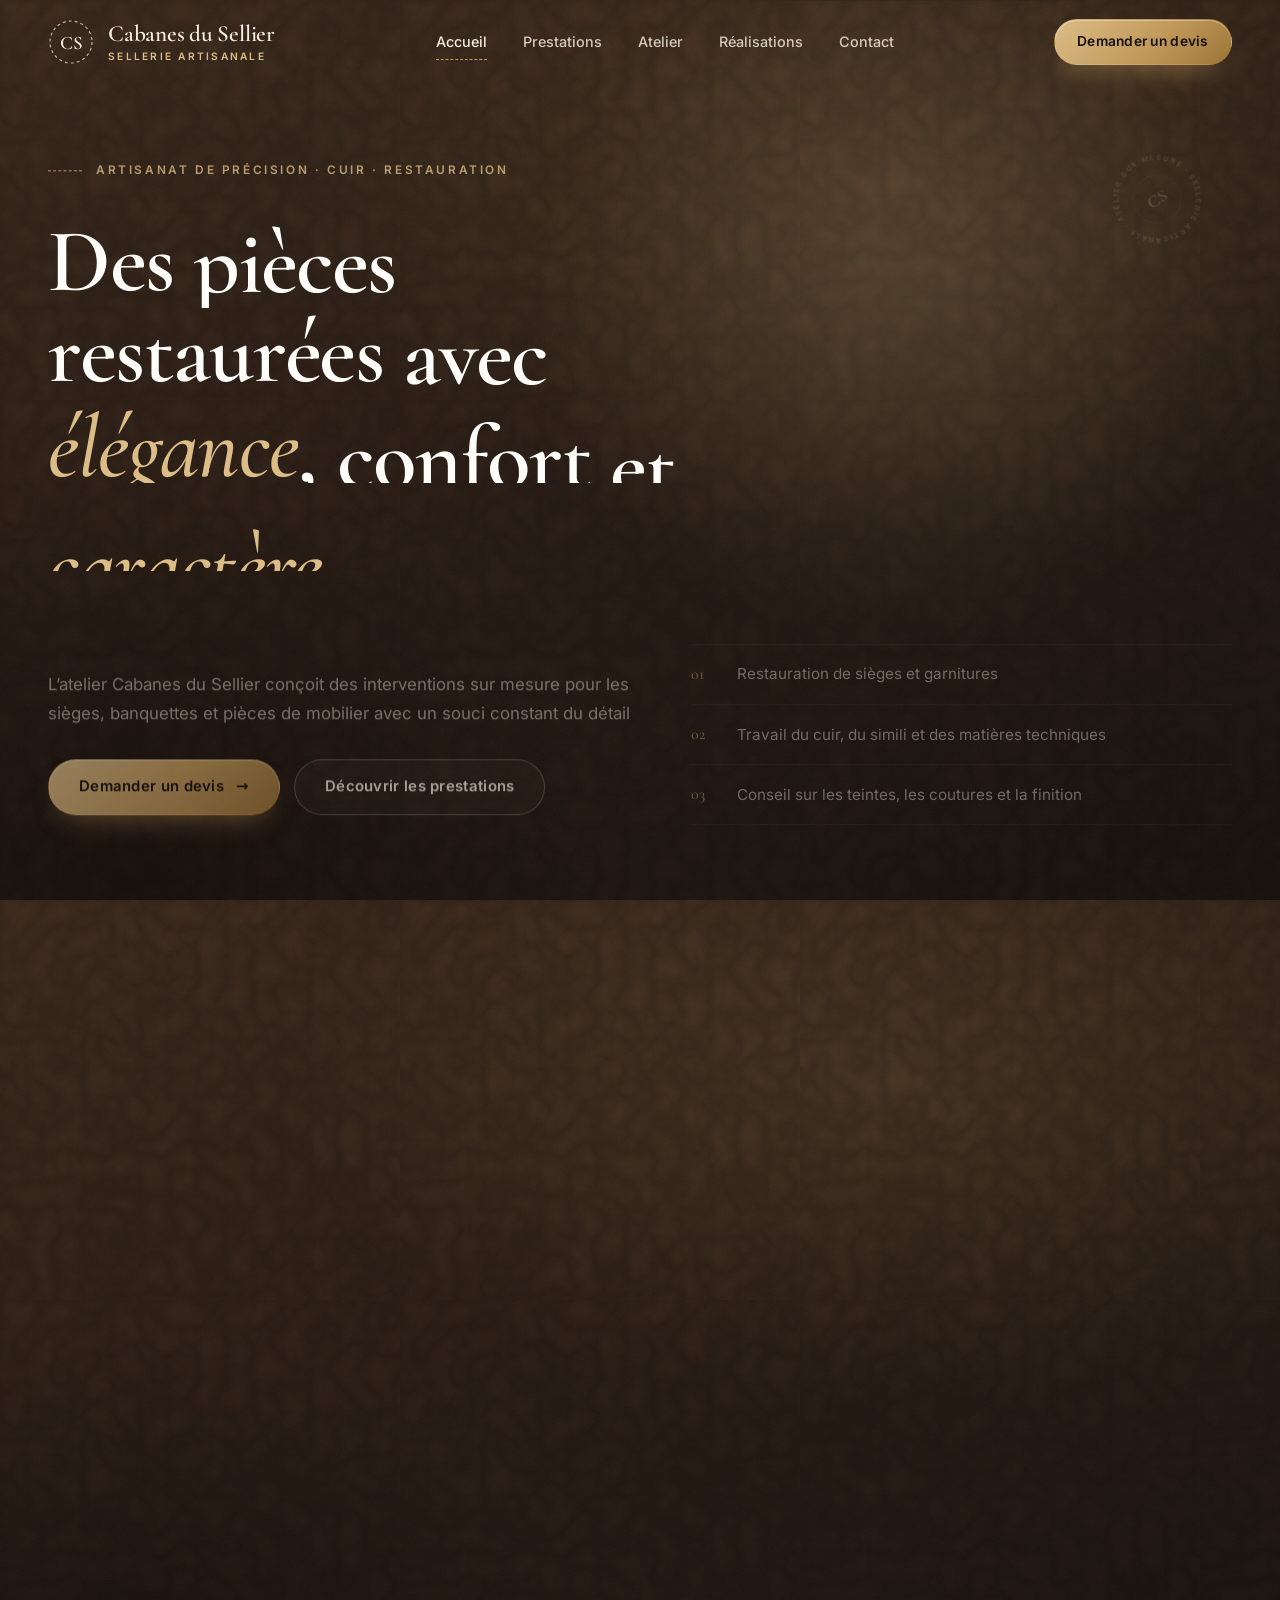
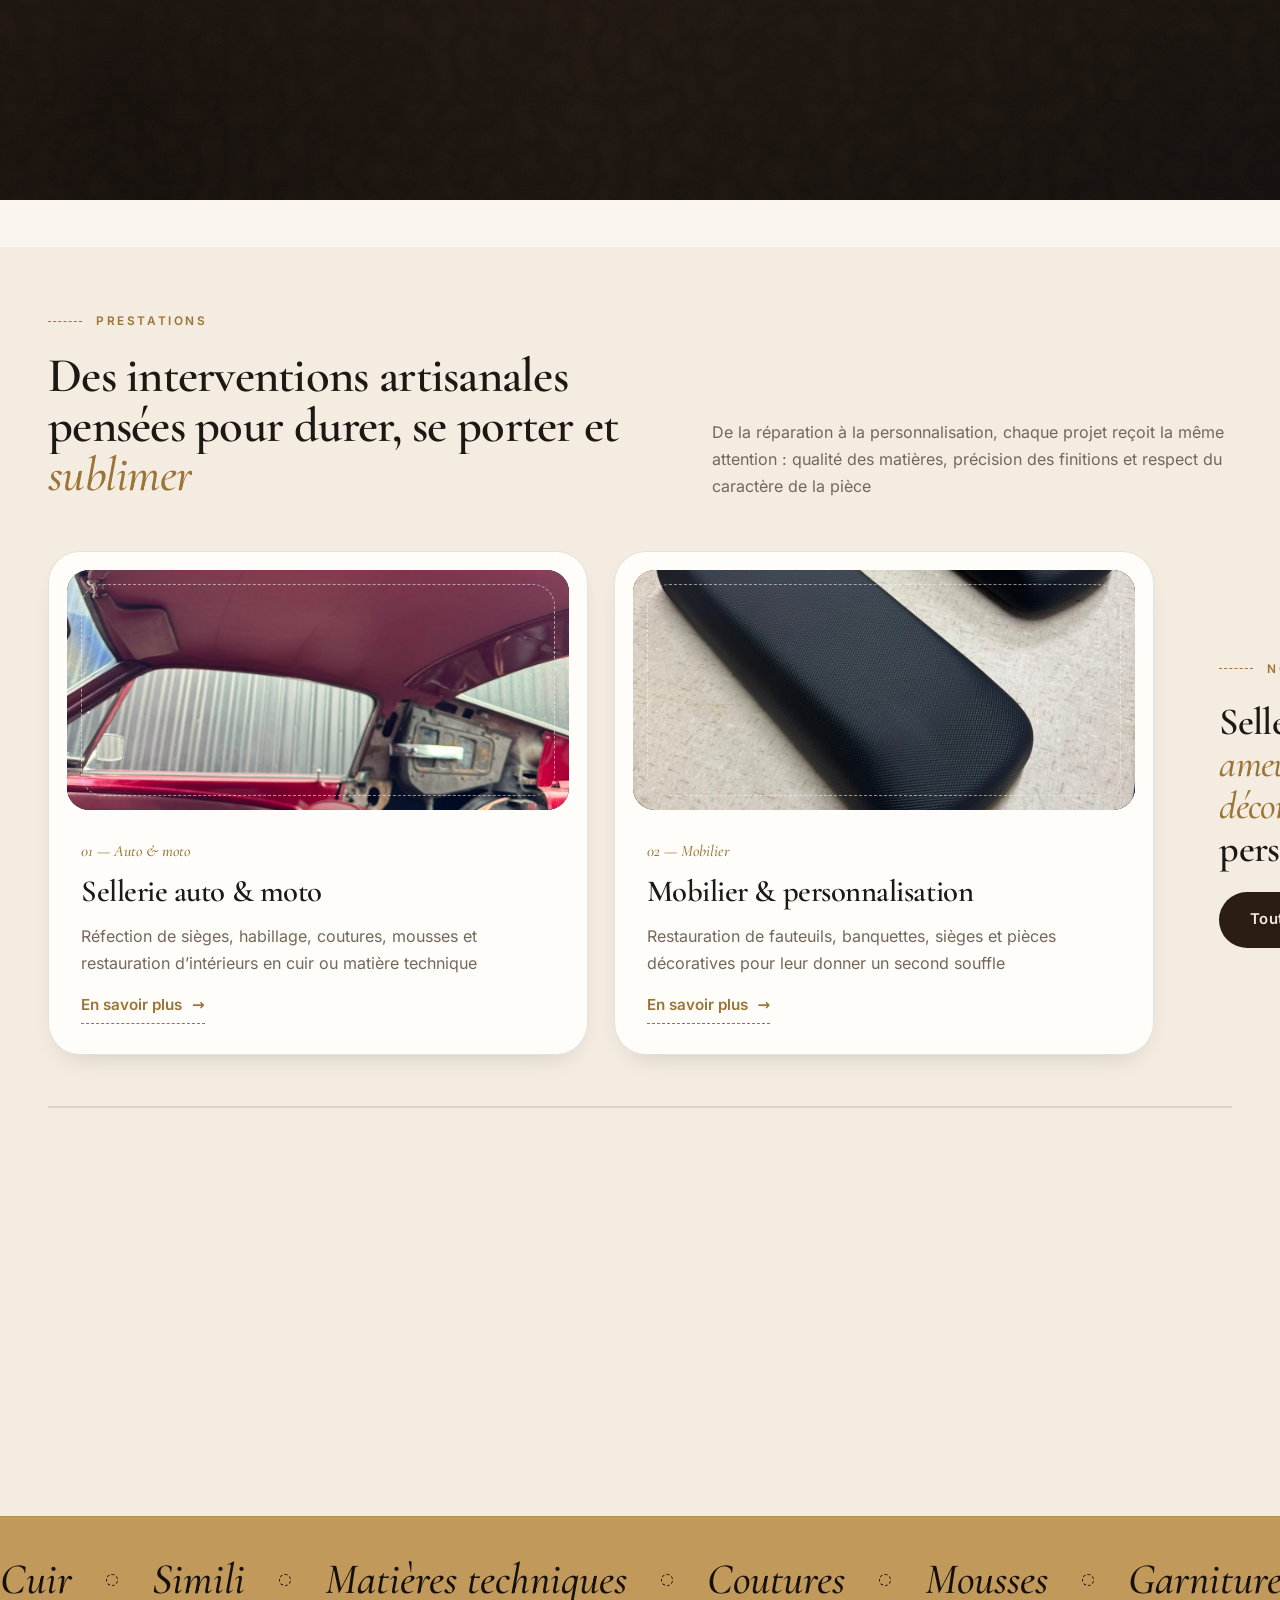
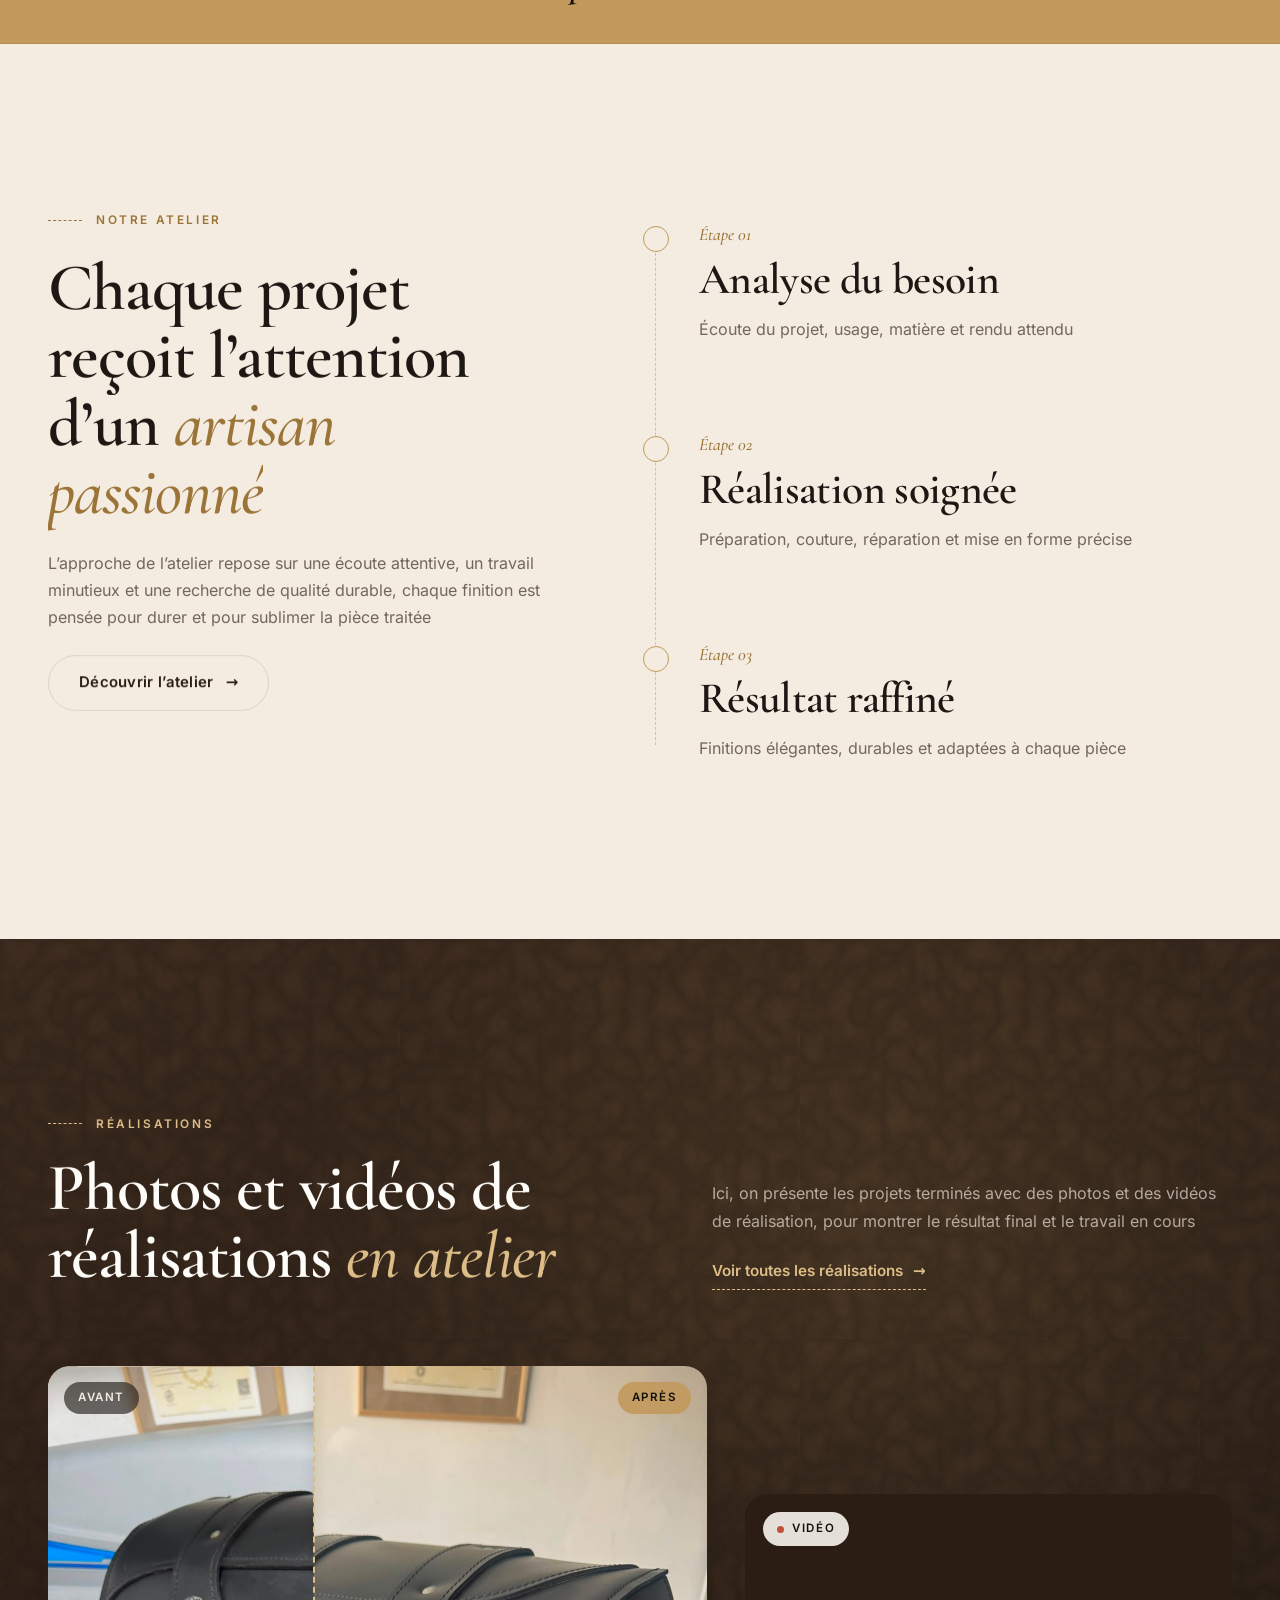
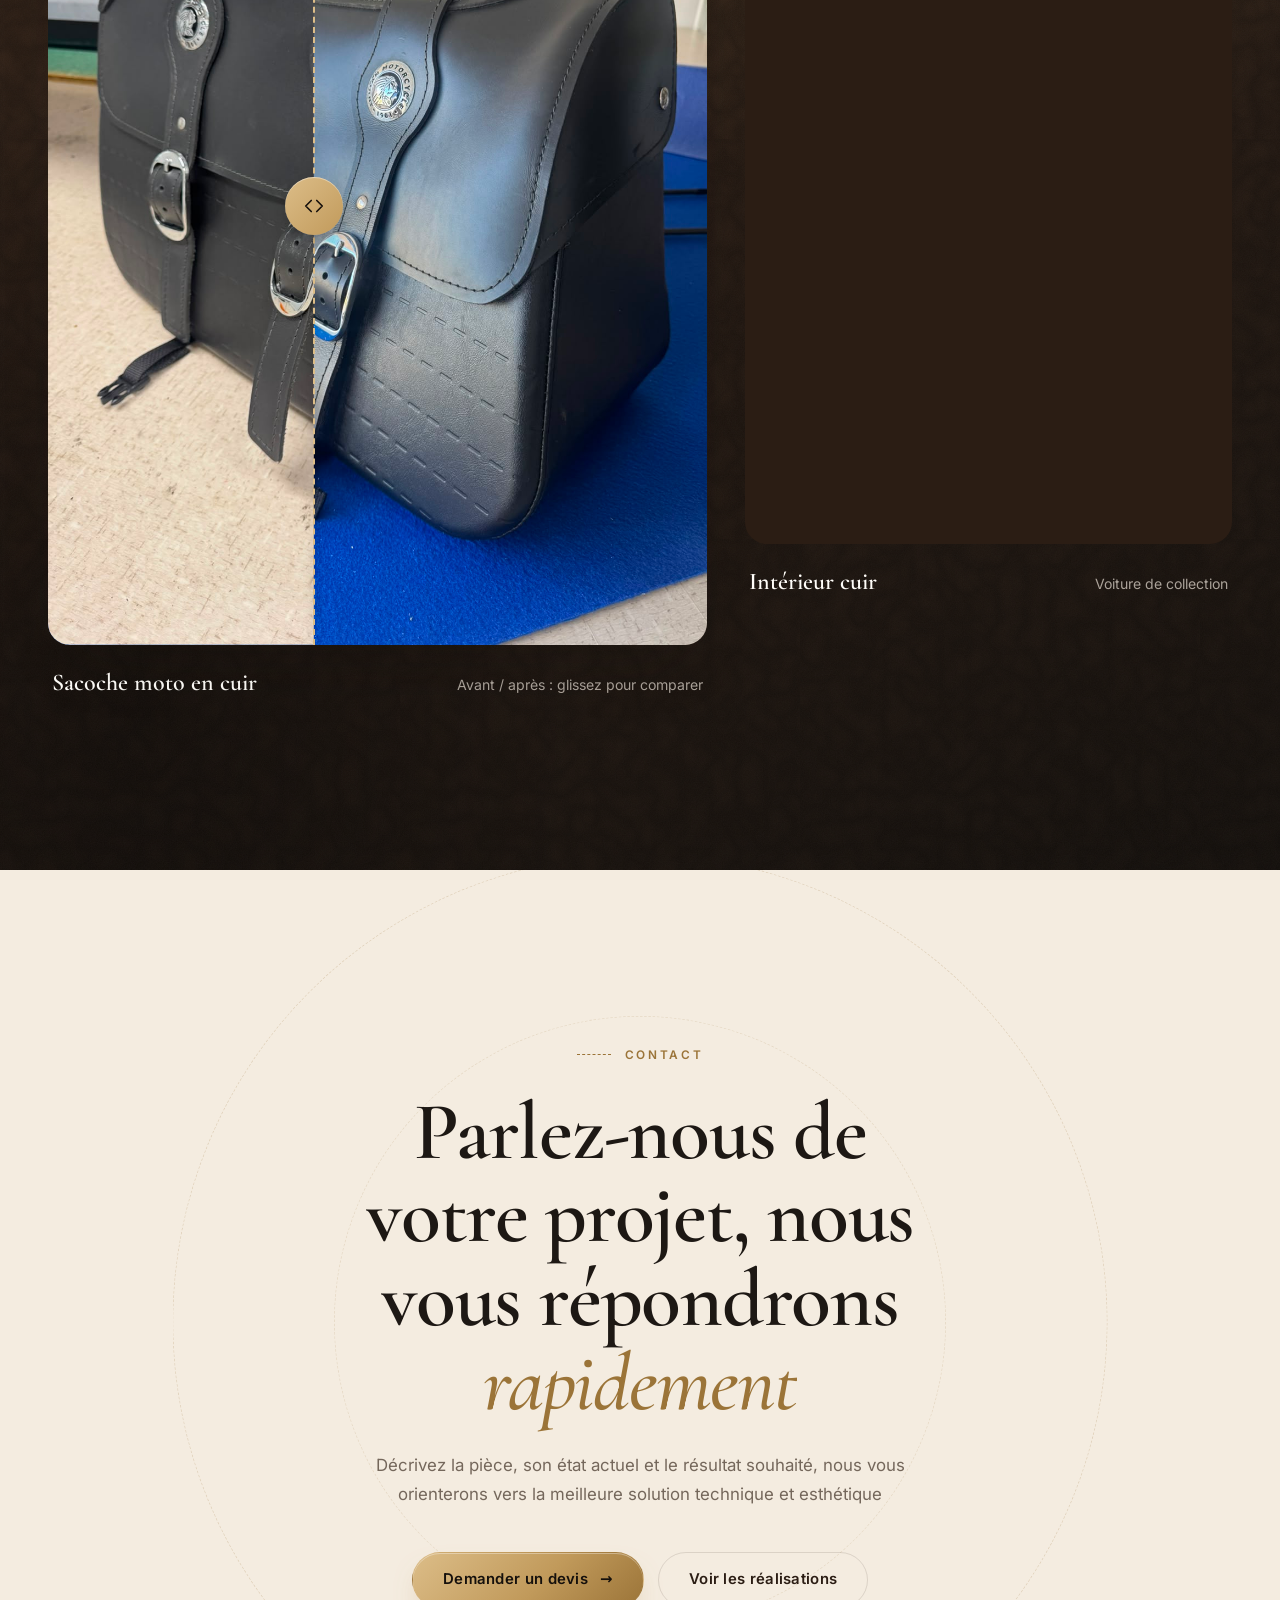
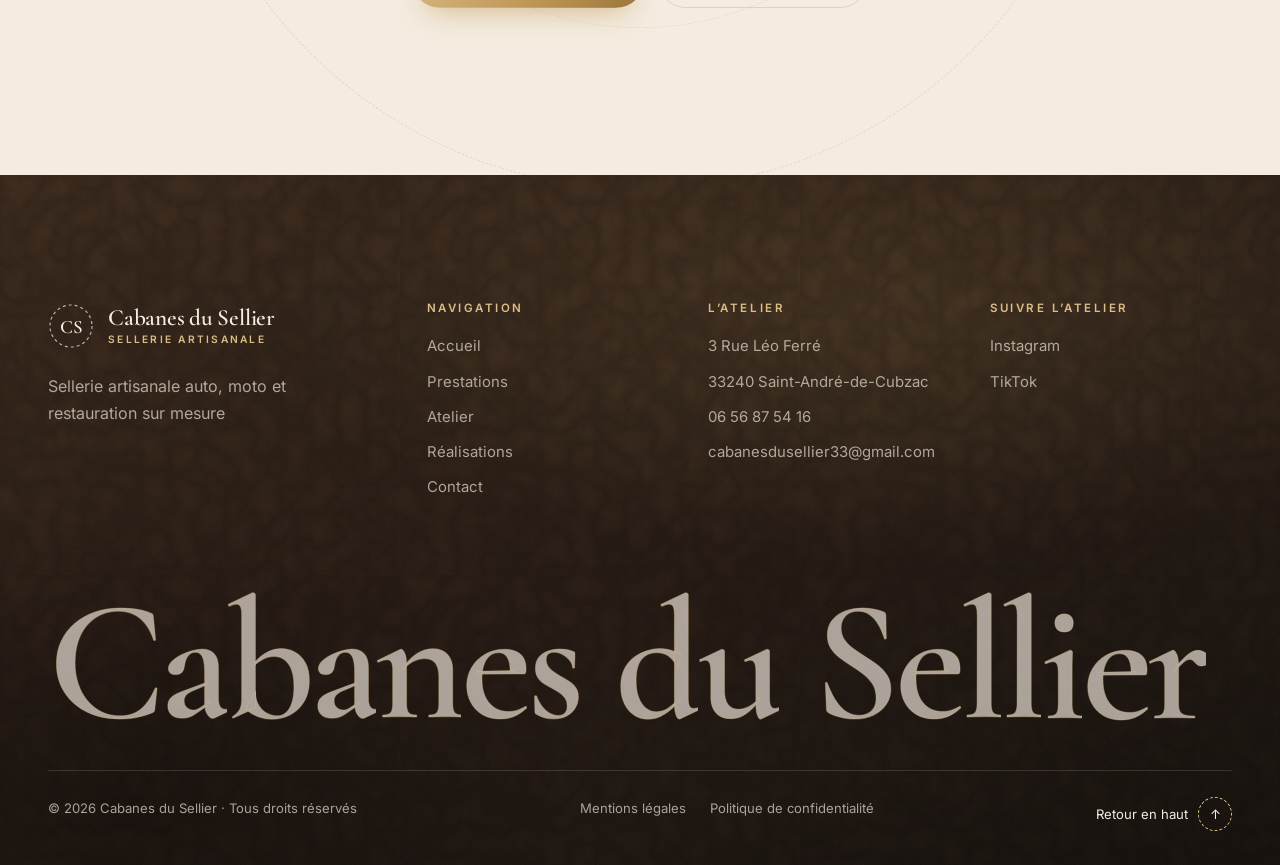
==== commit 3a38d37d: "Coordonnées de l'atelier, hébergeur et messagerie Co-Authored-By: Claude Opus 5.5 <noreply@anthropic" ====
--- a/index.html
+++ b/index.html
@@ -287,10 +287,10 @@
         <div>
           <h4>L’atelier</h4>
           <address>
-            <span>Adresse : Adresse à compléter</span>
-            <span>Code postal et ville à compléter</span>
-            <span>Téléphone à compléter</span>
-            <span>Email à compléter</span>
+            <span>3 Rue Léo Ferré</span>
+            <span>33240 Saint-André-de-Cubzac</span>
+            <span><a href="tel:+33656875416">06 56 87 54 16</a></span>
+            <span><a href="mailto:cabanesdusellier33@gmail.com">cabanesdusellier33@gmail.com</a></span>
           </address>
         </div>
         <div>
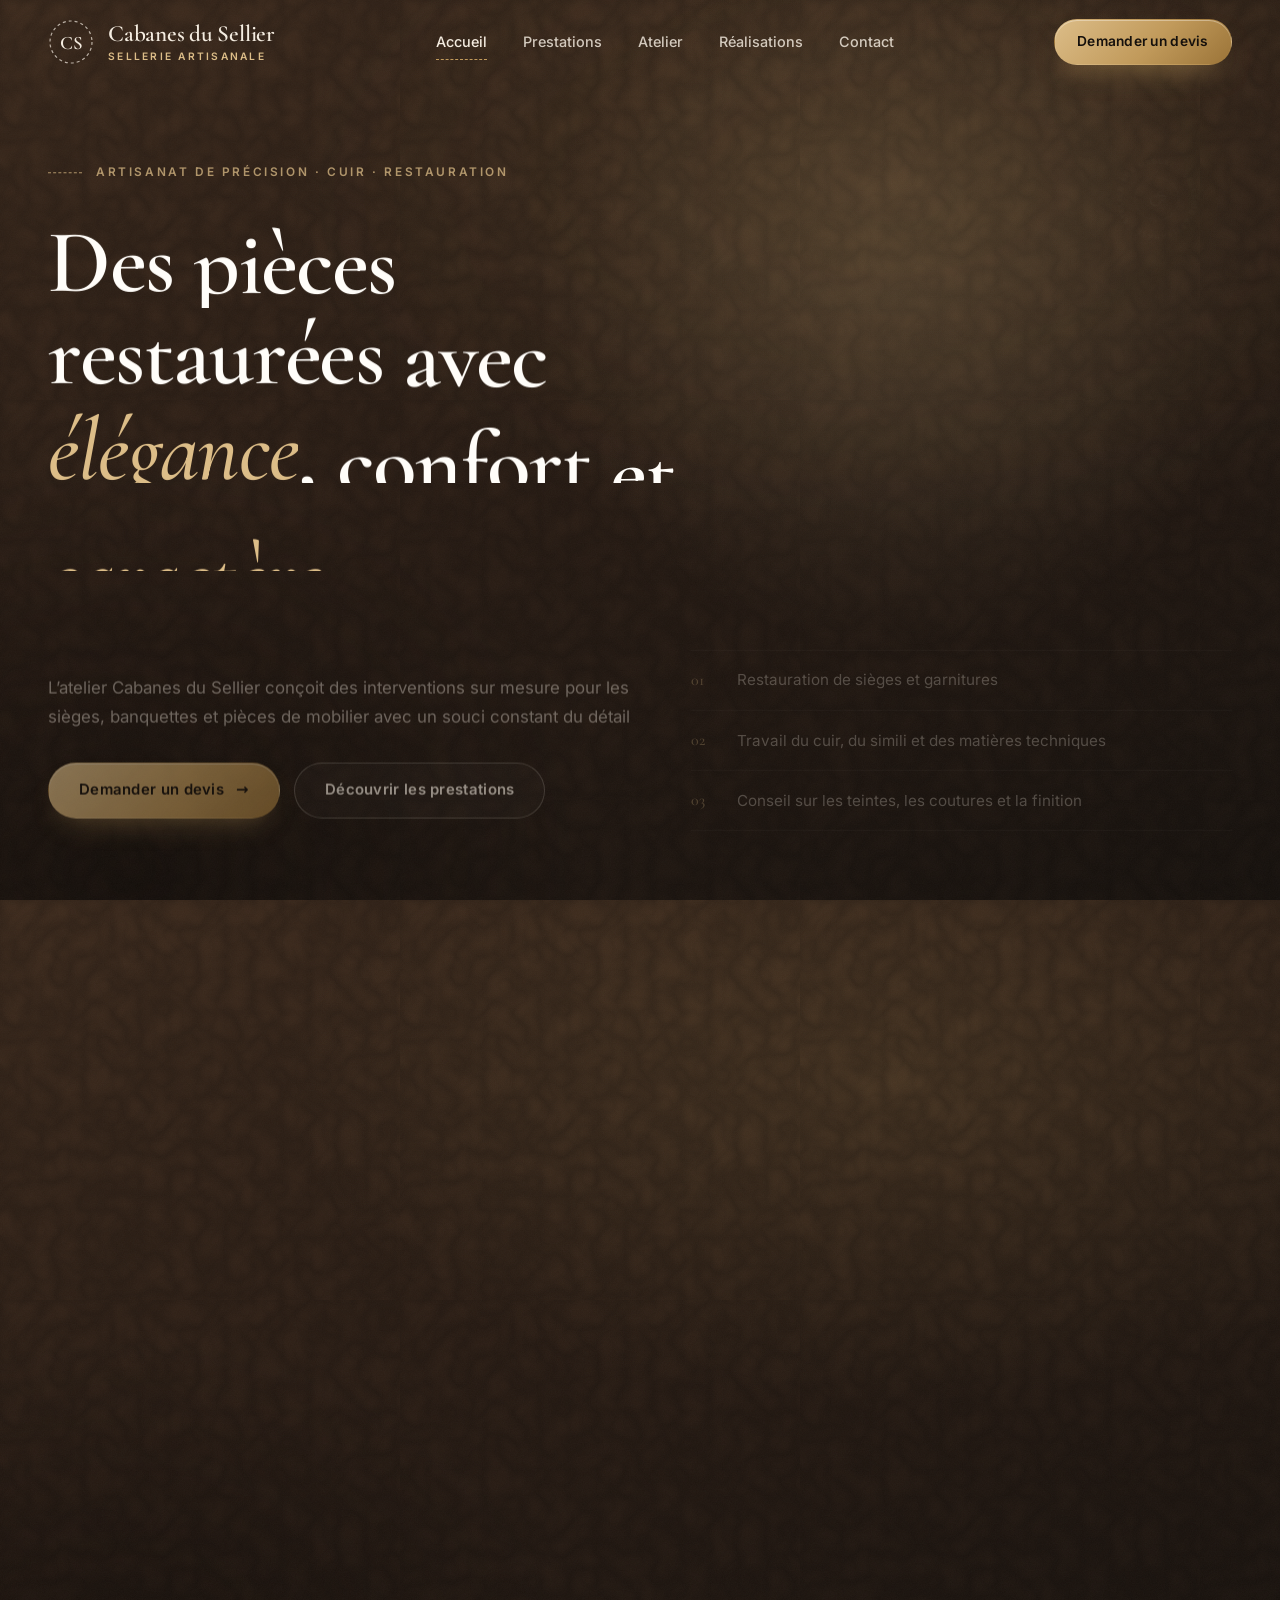
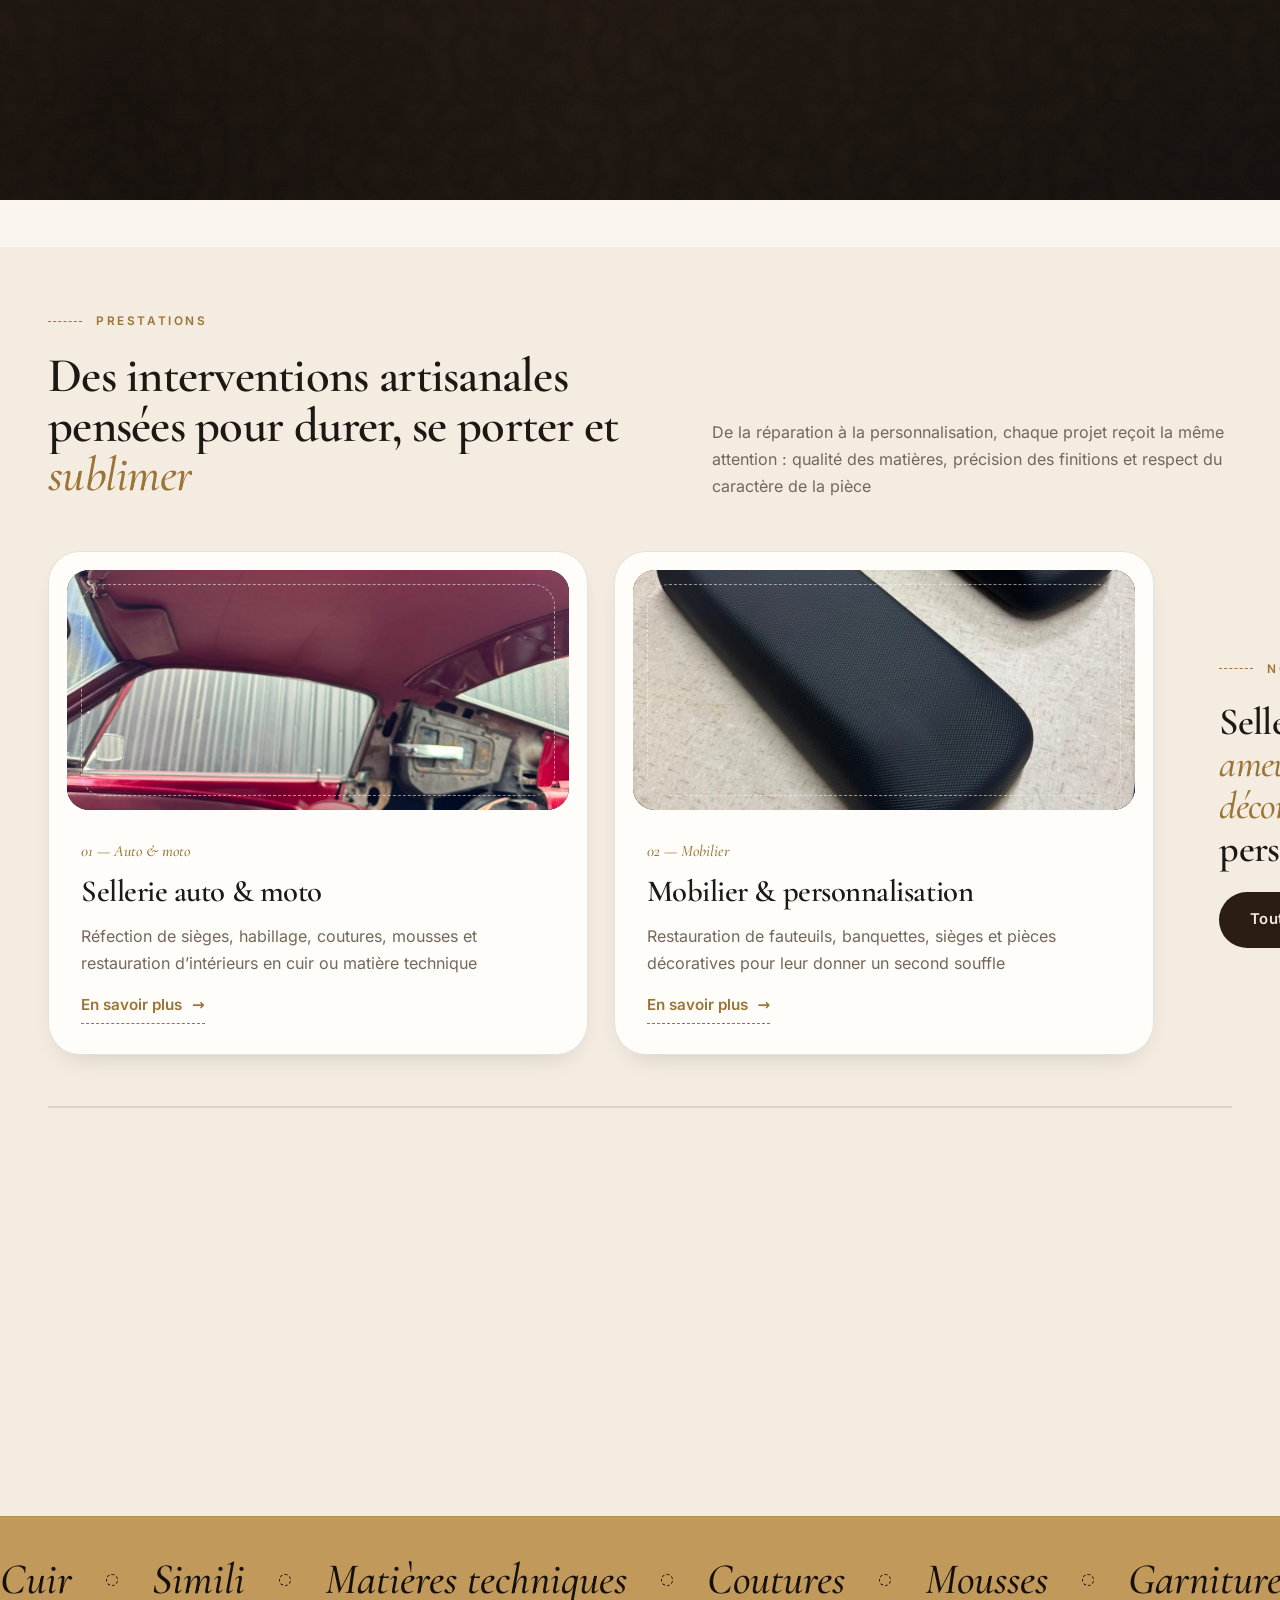
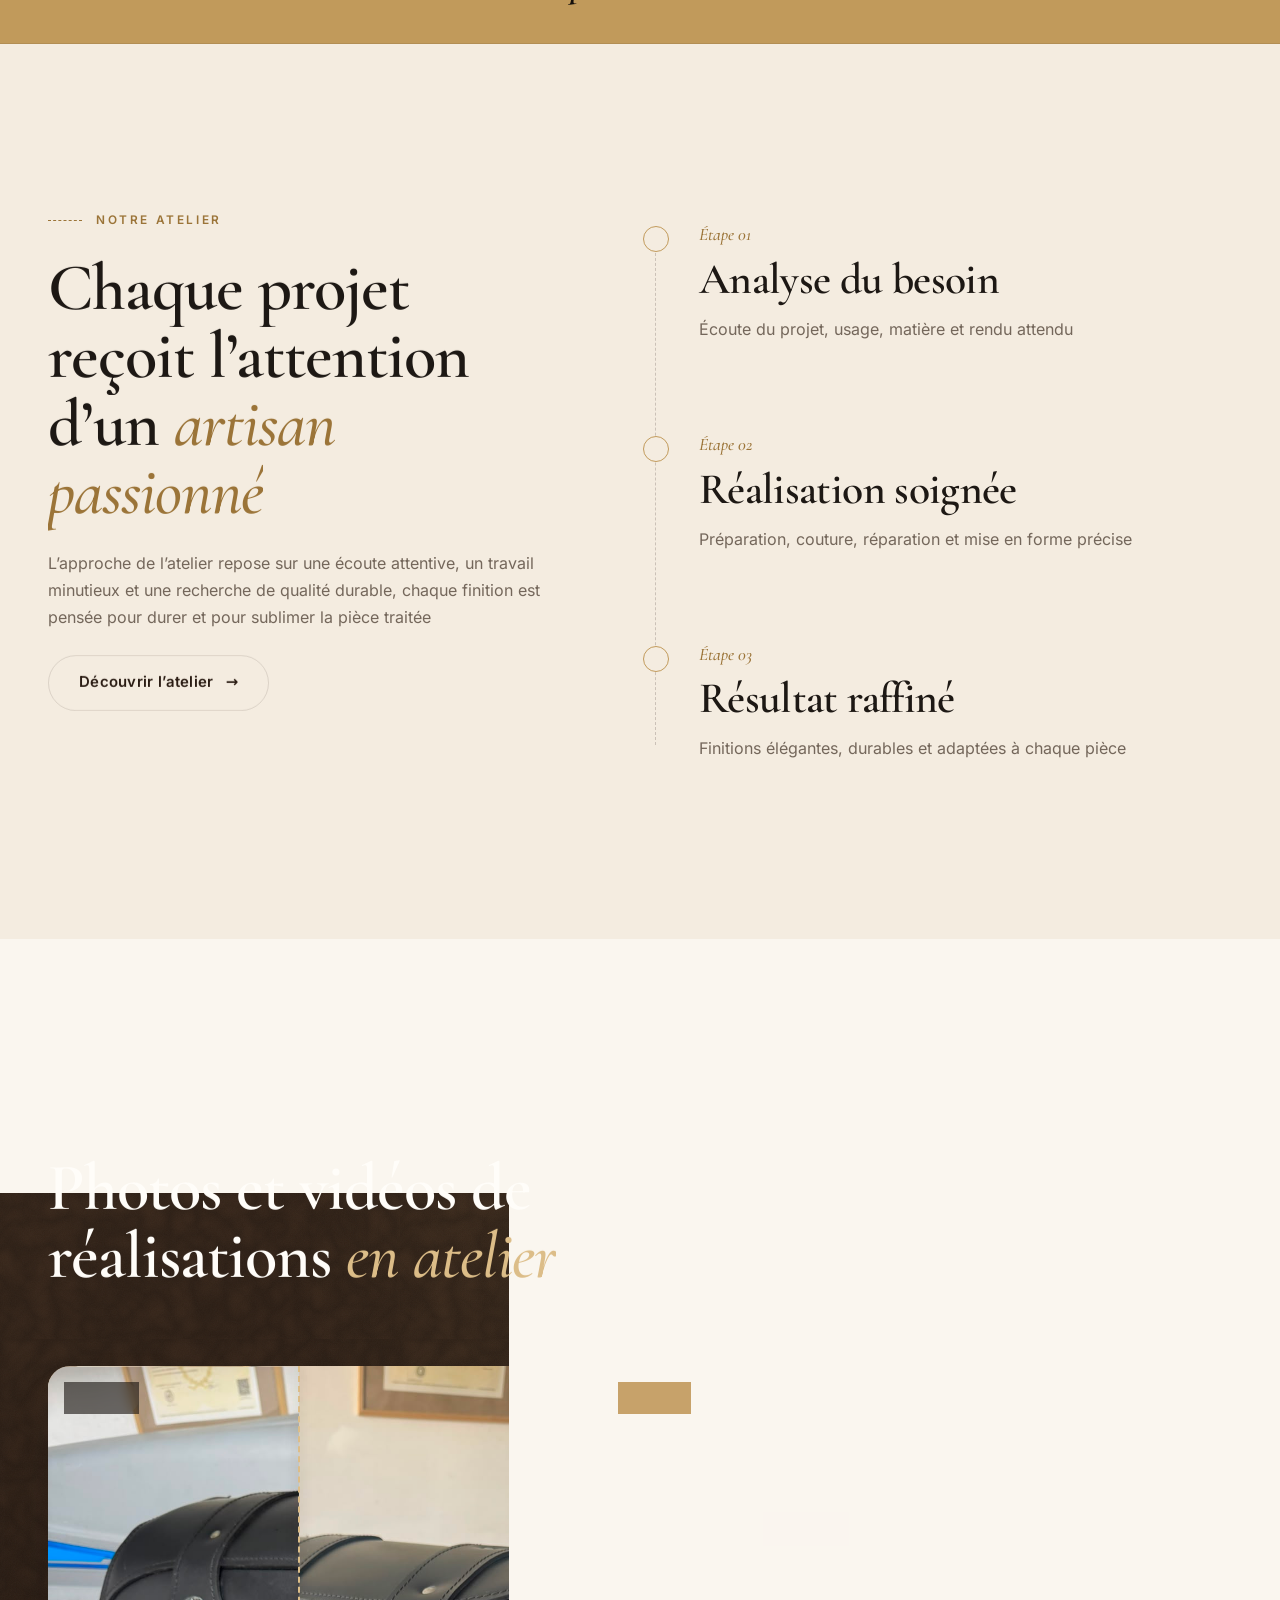
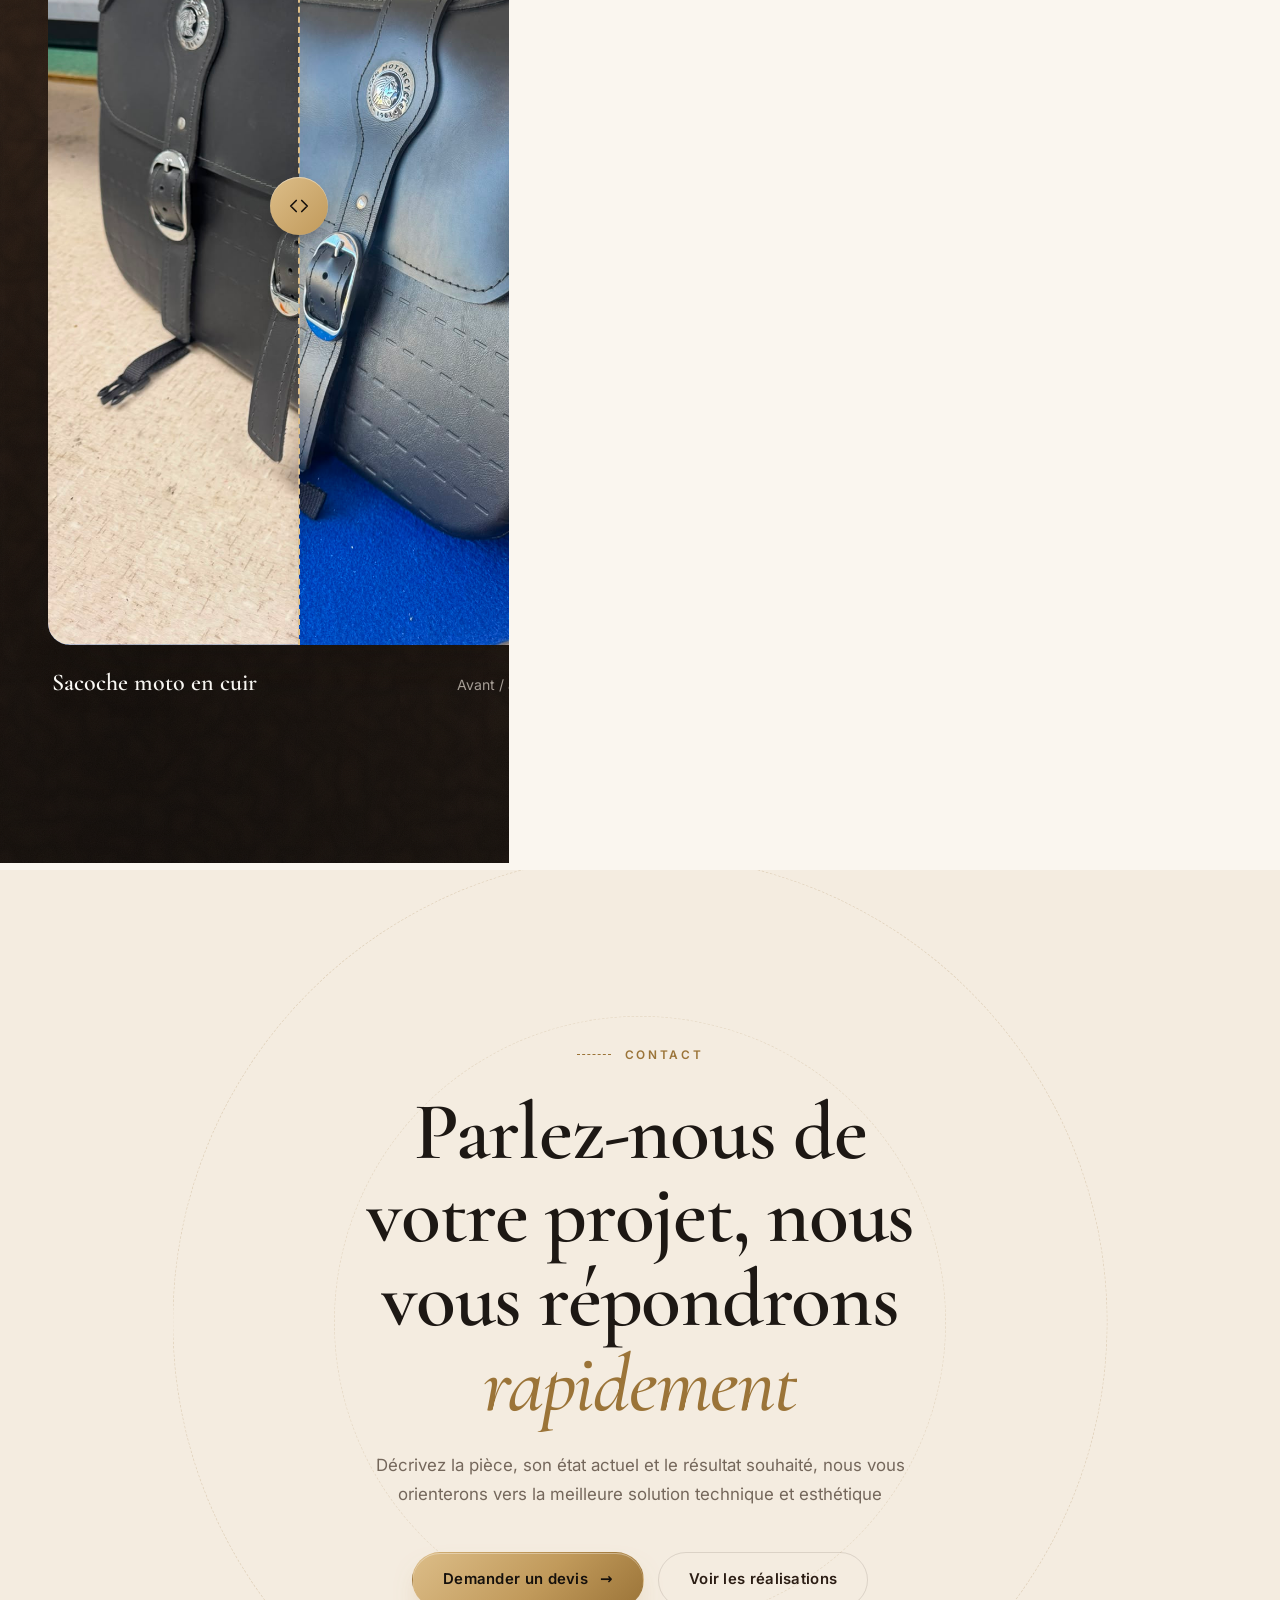
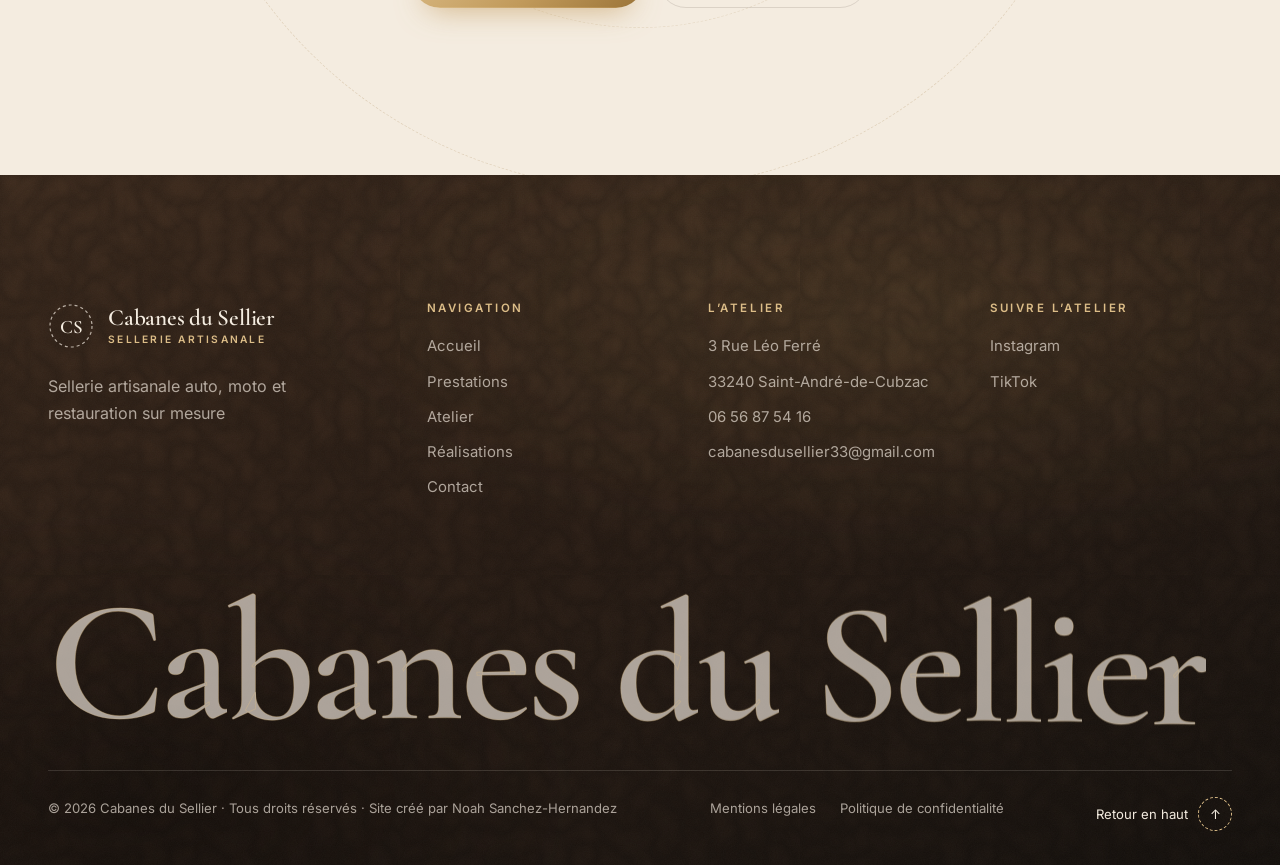
==== commit 98c23f1c: "Crédit : site créé par Noah Sanchez-Hernandez Co-Authored-By: Claude Opus 5.5 <noreply@anthropic.com" ====
--- a/index.html
+++ b/index.html
@@ -304,7 +304,7 @@
       </div>
       <p class="footer__word" aria-hidden="true">Cabanes du Sellier</p>
       <div class="footer__bottom">
-        <span>© <span data-year>2026</span> Cabanes du Sellier · Tous droits réservés</span>
+        <span>© <span data-year>2026</span> Cabanes du Sellier · Tous droits réservés · Site créé par Noah Sanchez-Hernandez</span>
         <nav aria-label="Informations légales">
           <a href="mentions-legales.html">Mentions légales</a>
           <a href="confidentialite.html">Politique de confidentialité</a>
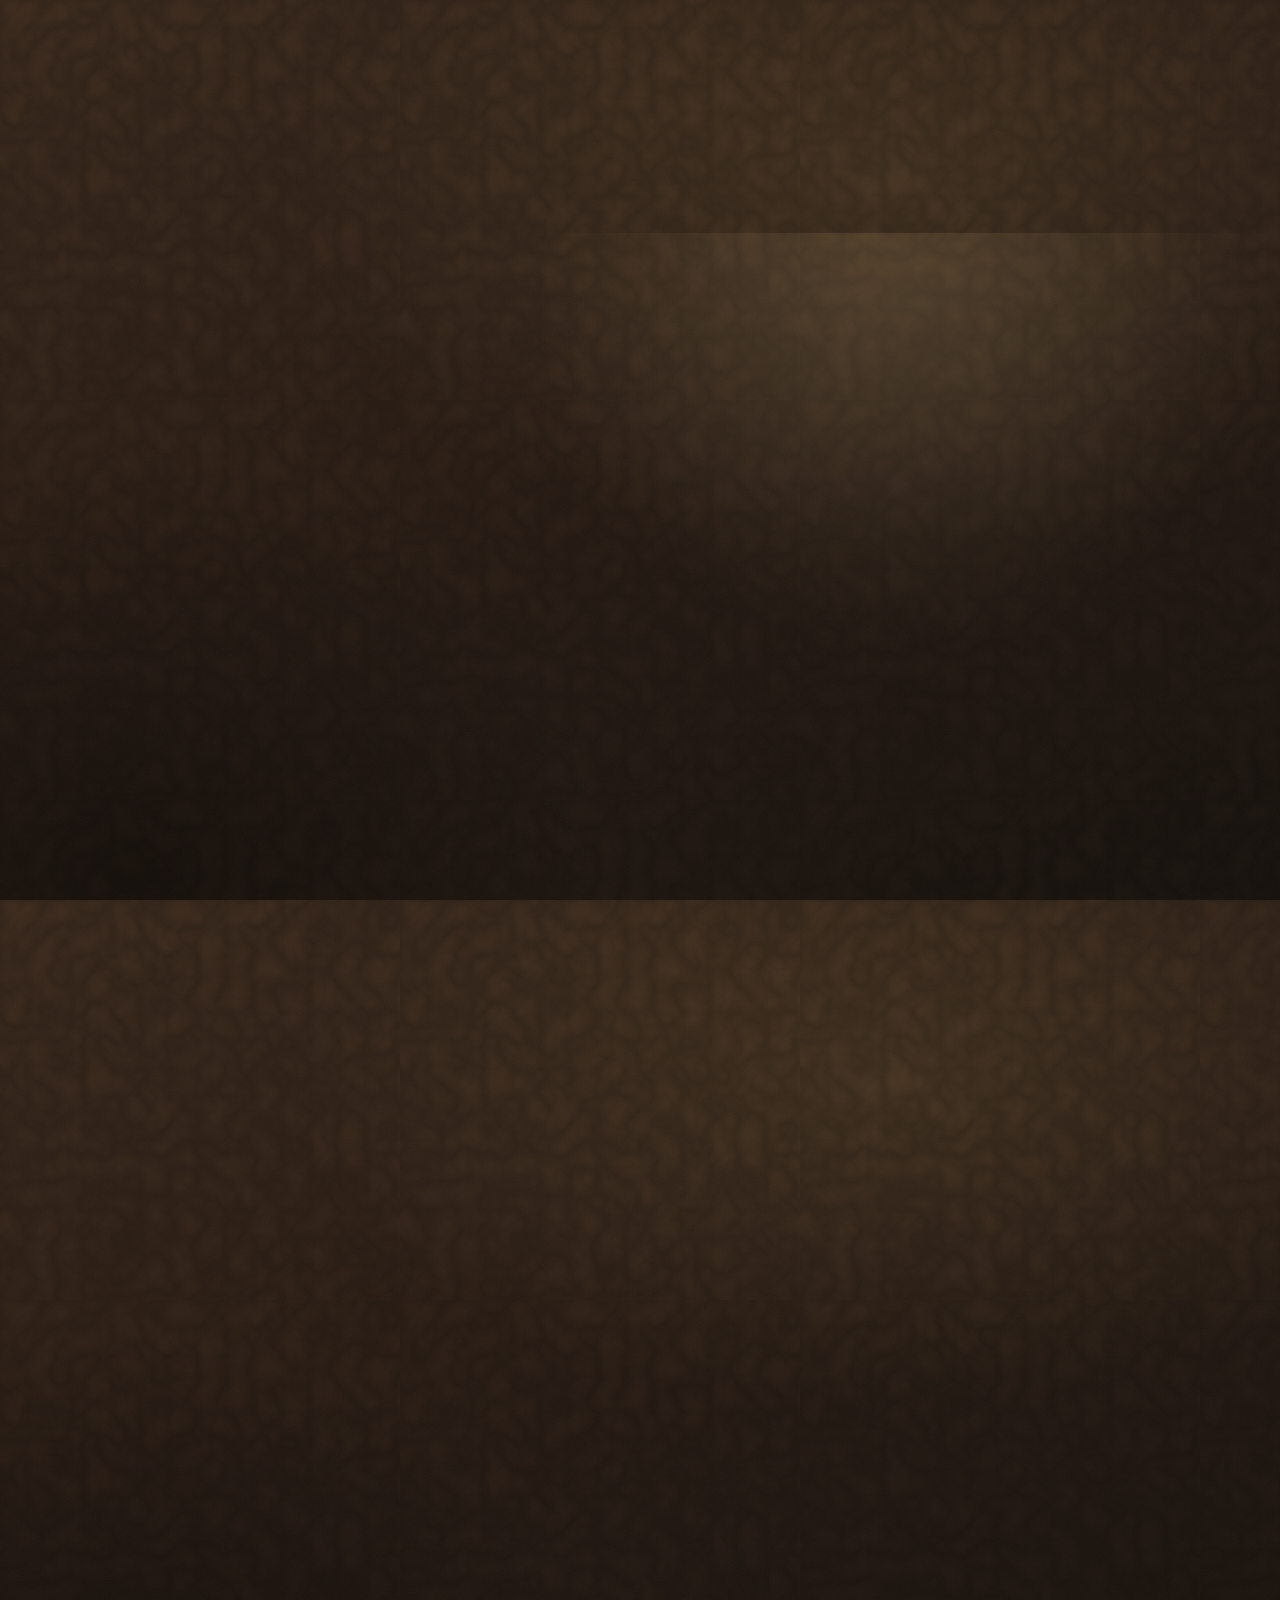
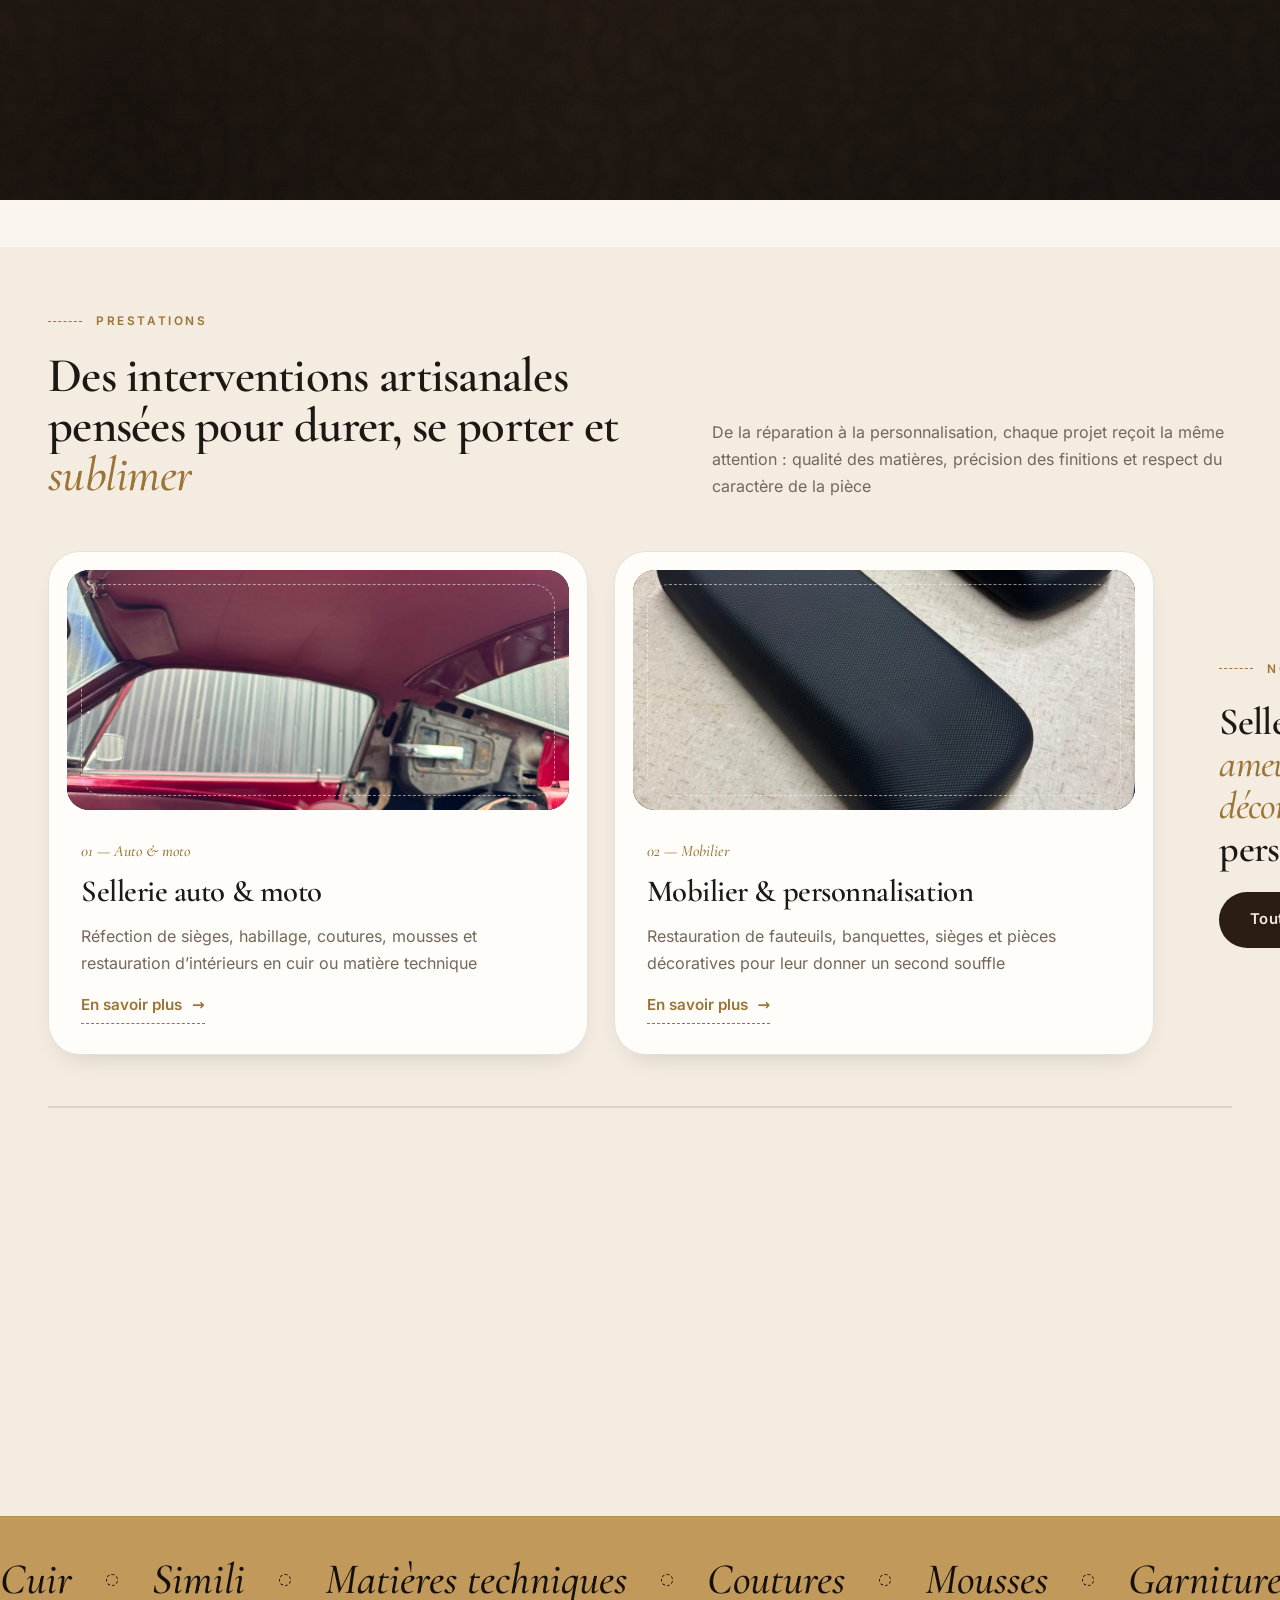
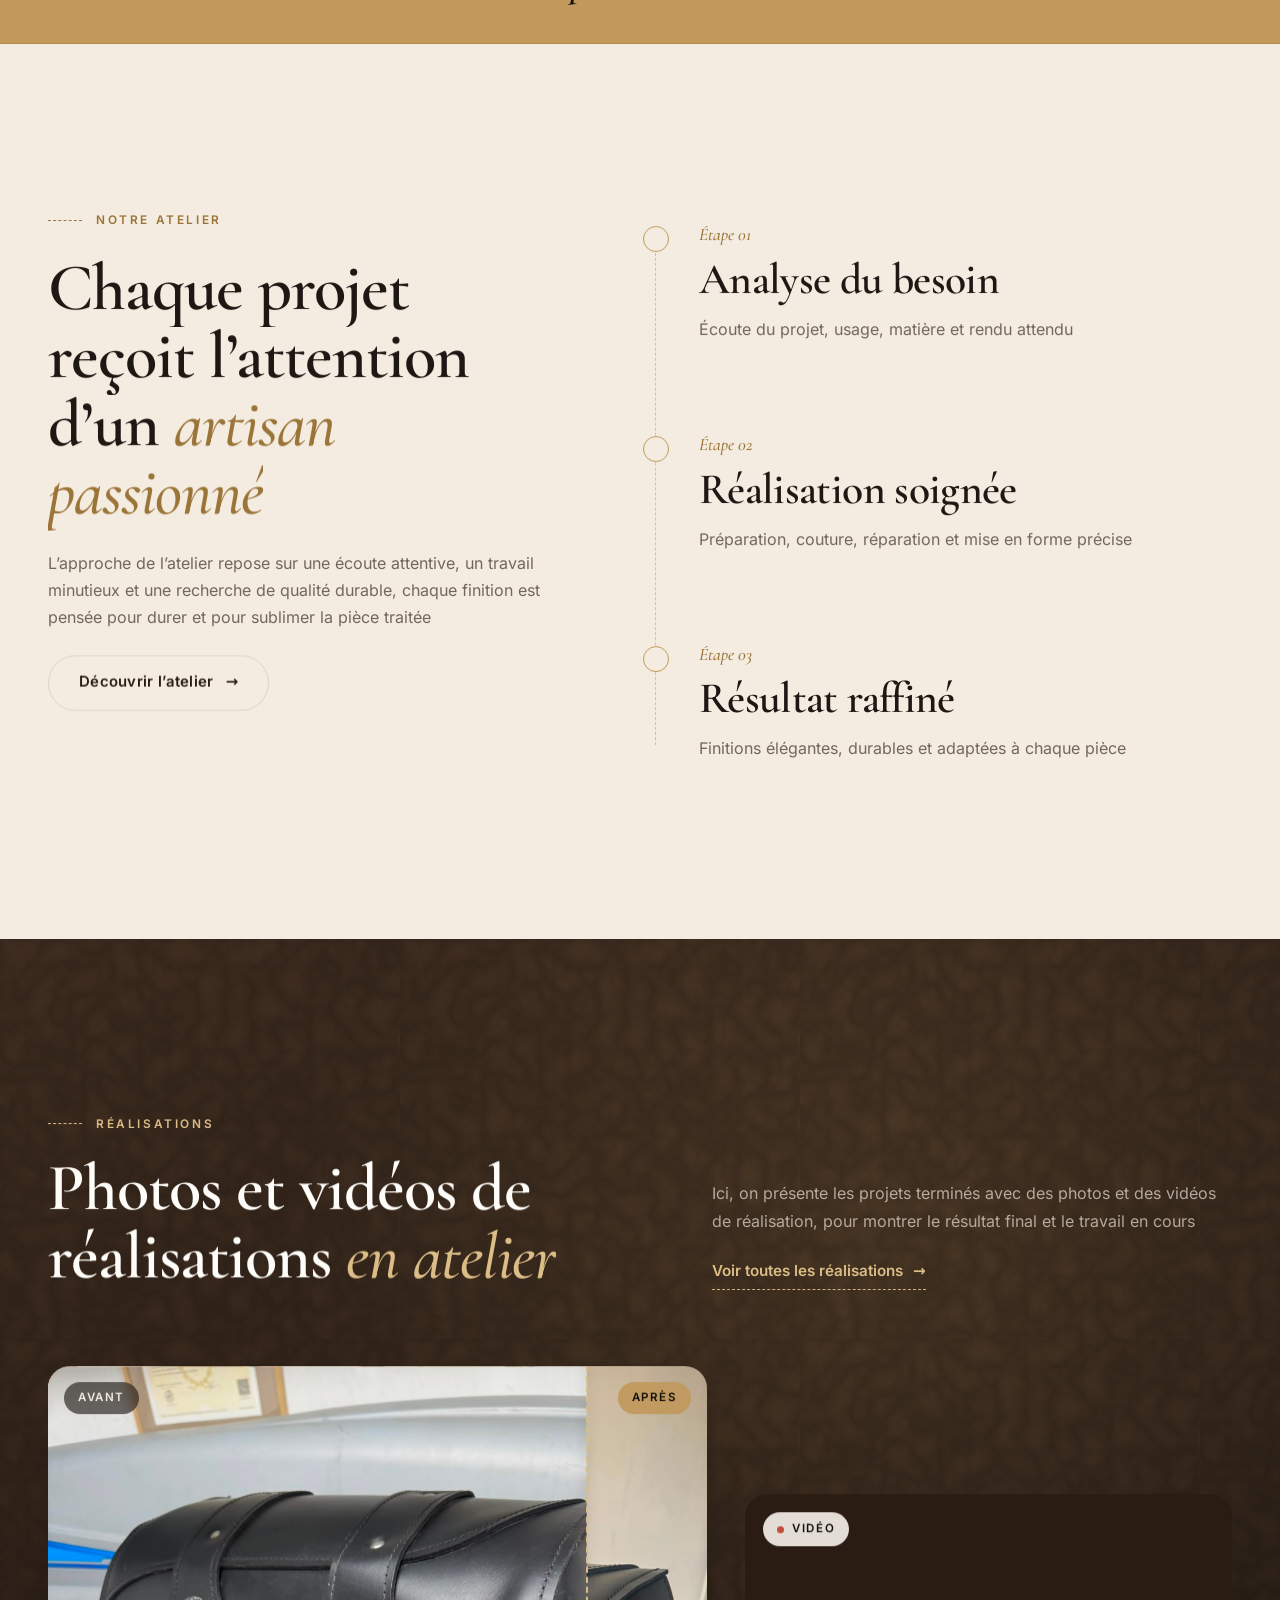
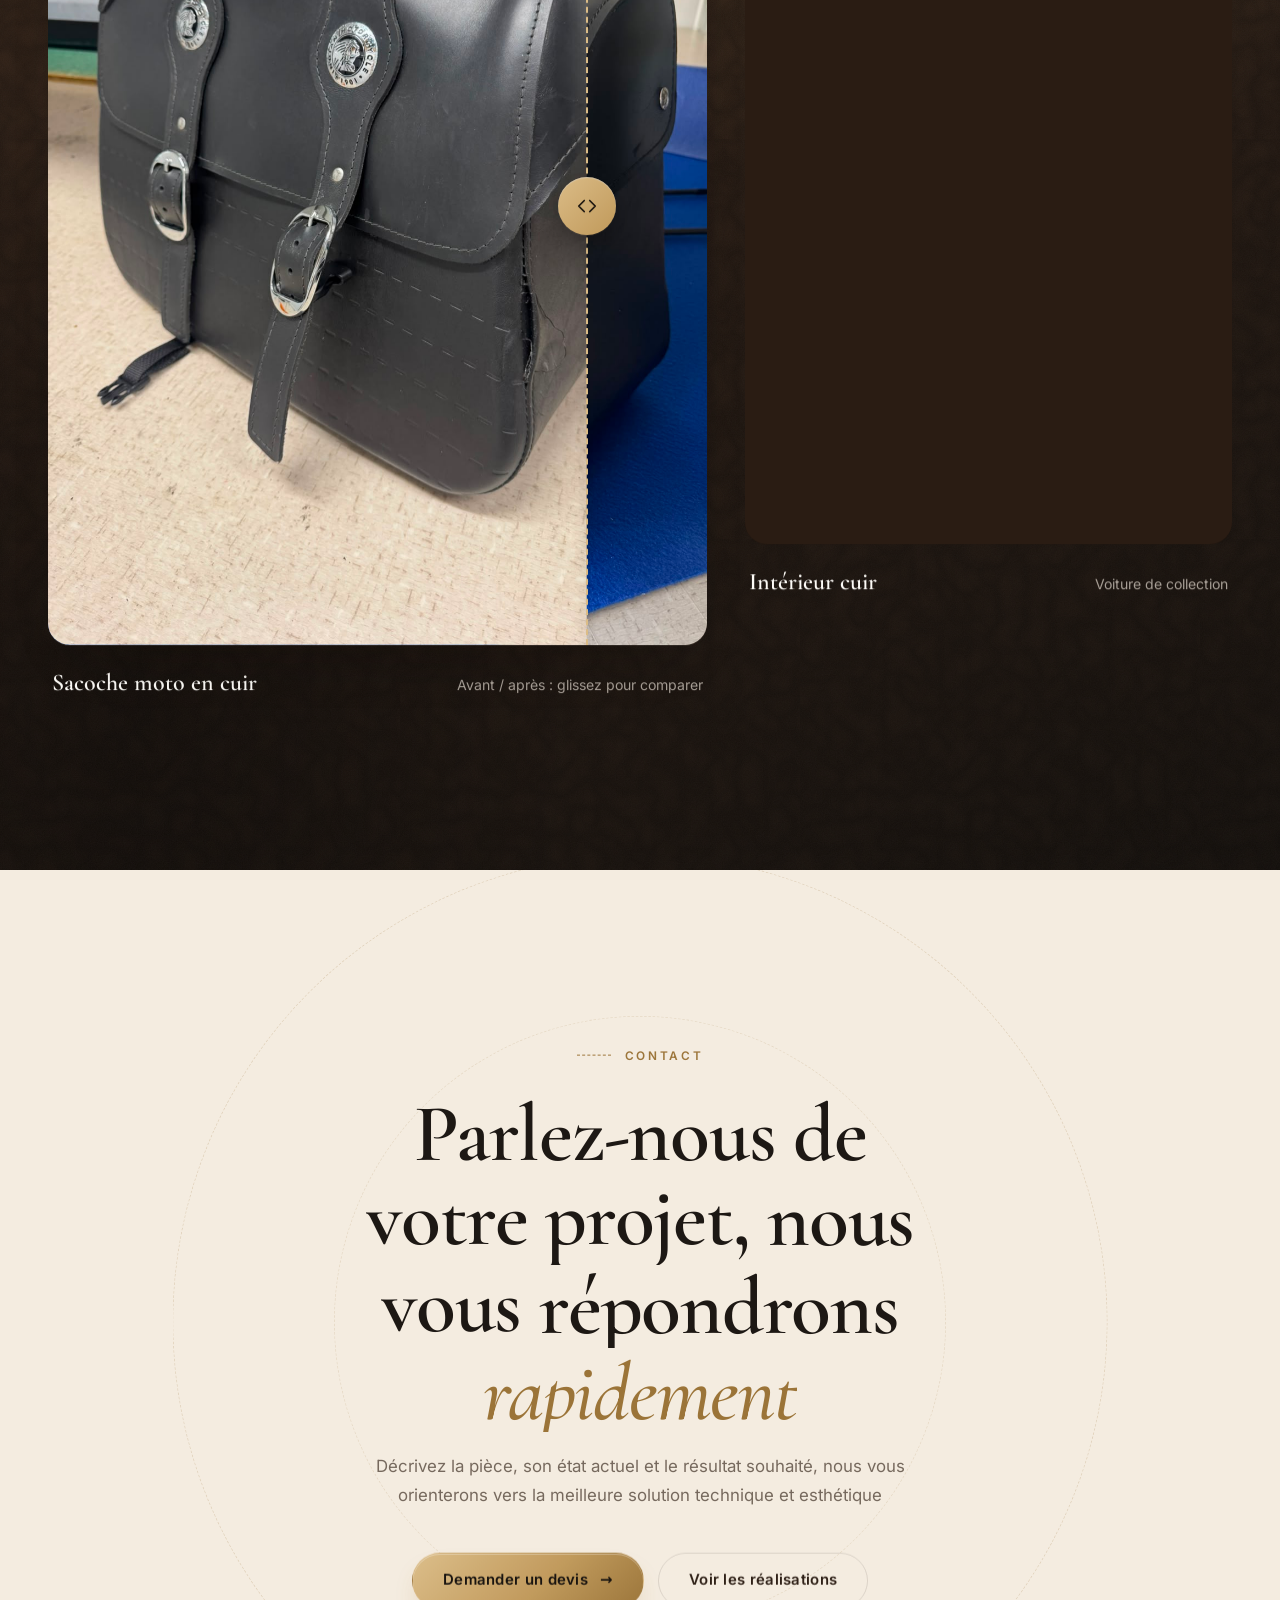
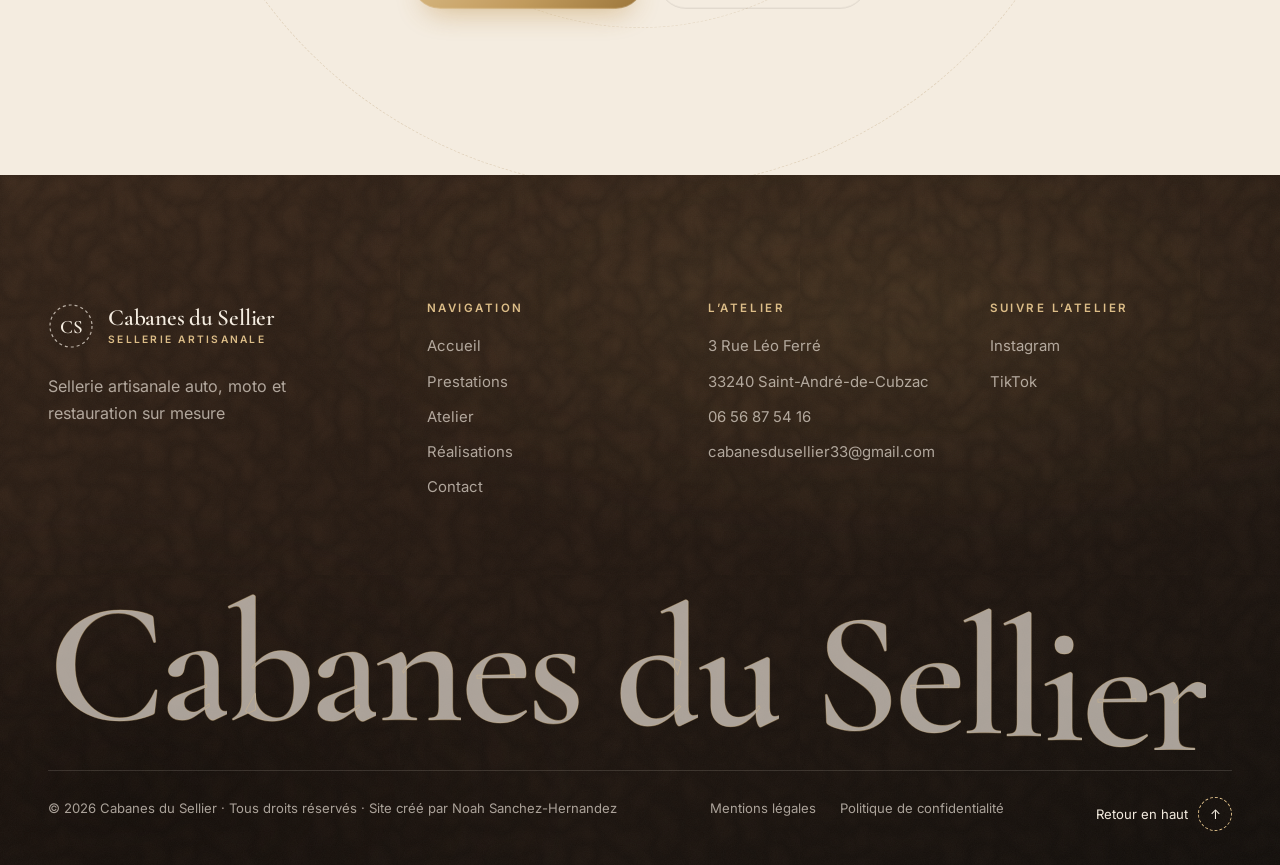
==== commit 733b6c9b: "Icônes du site (favicon.ico, PNG, Apple) avec le logo CS Co-Authored-By: Claude Opus 5.5 <noreply@an" ====
--- a/index.html
+++ b/index.html
@@ -11,7 +11,10 @@
   <meta property="og:site_name" content="Cabanes du Sellier">
   <meta property="og:title" content="Cabanes du Sellier | Sellerie artisanale sur mesure">
   <meta property="og:description" content="L’atelier Cabanes du Sellier conçoit des interventions sur mesure pour les sièges, banquettes et pièces de mobilier avec un souci constant du détail">
+  <link rel="icon" href="favicon.ico" sizes="48x48">
+  <link rel="icon" href="assets/img/icon-192.png" type="image/png" sizes="192x192">
   <link rel="icon" href="assets/img/favicon.svg" type="image/svg+xml">
+  <link rel="apple-touch-icon" href="apple-touch-icon.png">
   <link rel="preload" href="assets/fonts/cormorant-latin.woff2" as="font" type="font/woff2" crossorigin>
   <link rel="preload" href="assets/fonts/inter-latin.woff2" as="font" type="font/woff2" crossorigin>
   <link rel="stylesheet" href="assets/css/main.css?v=5">
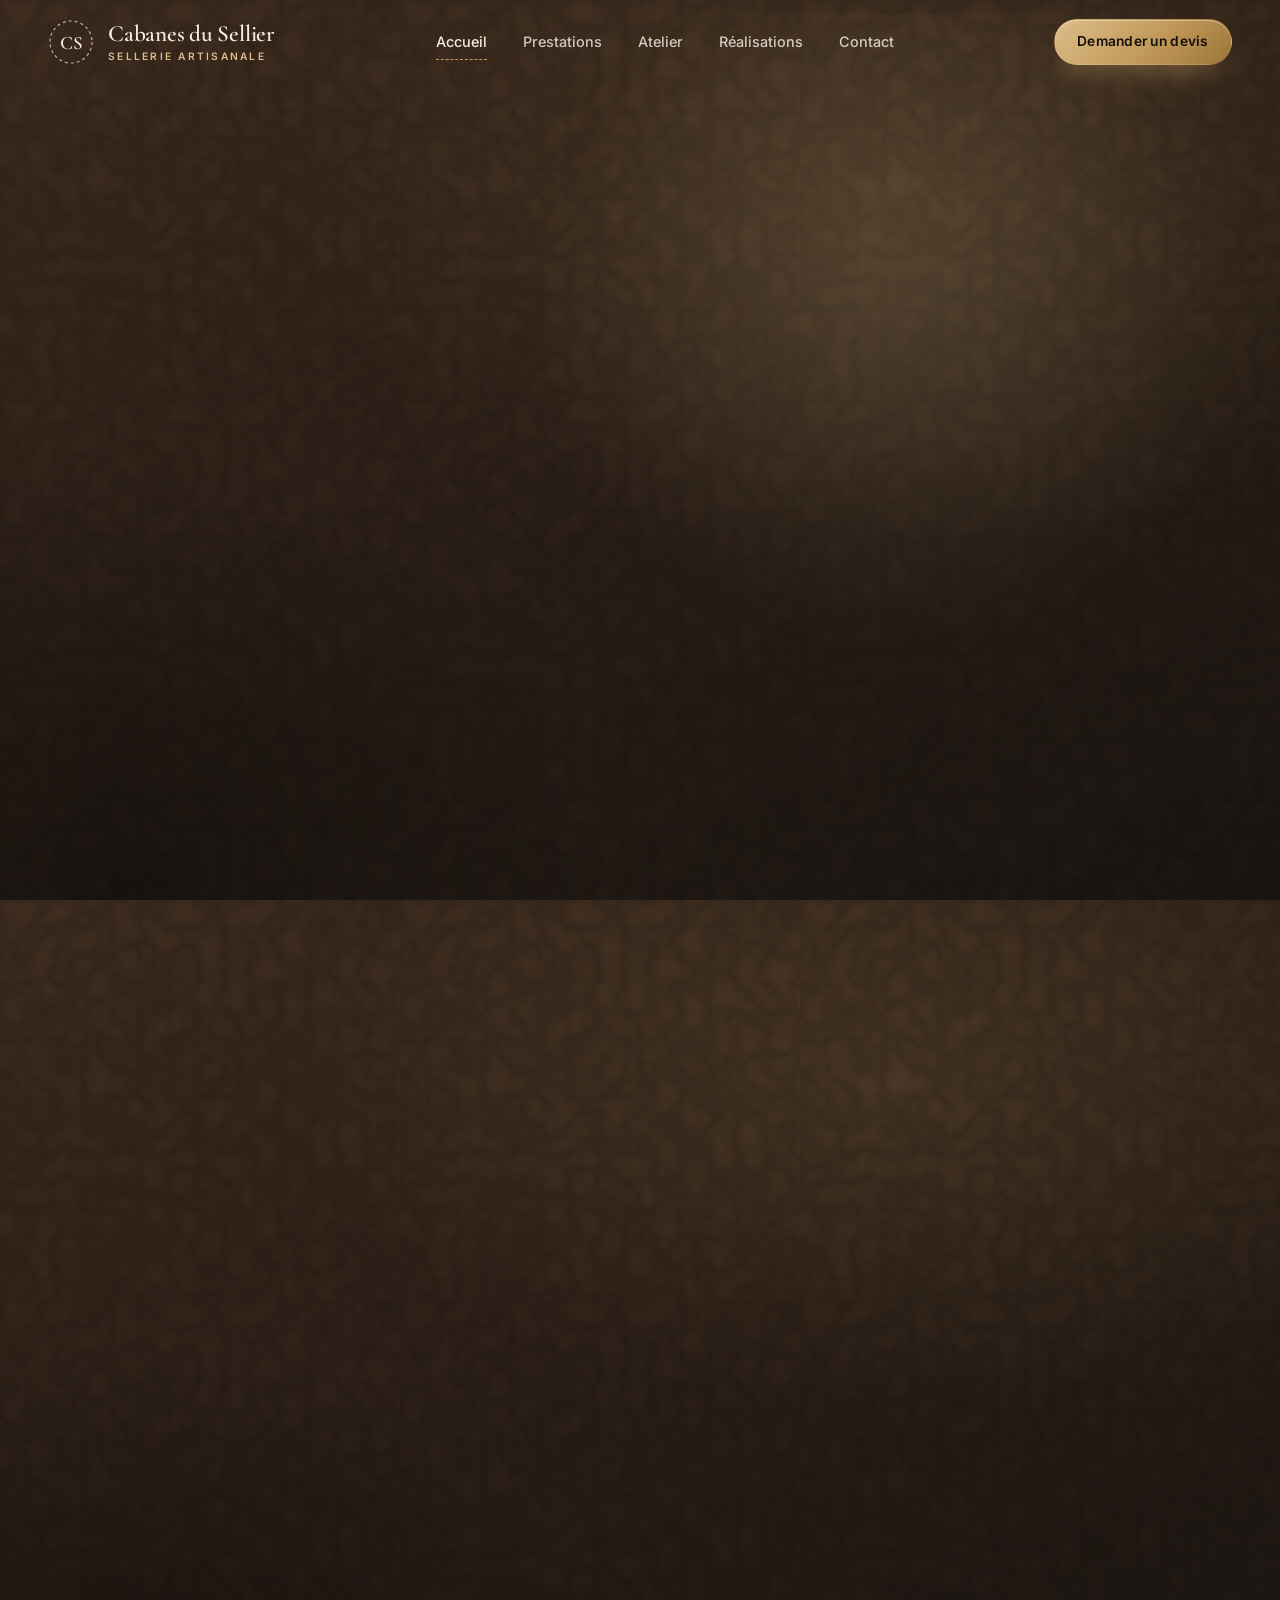
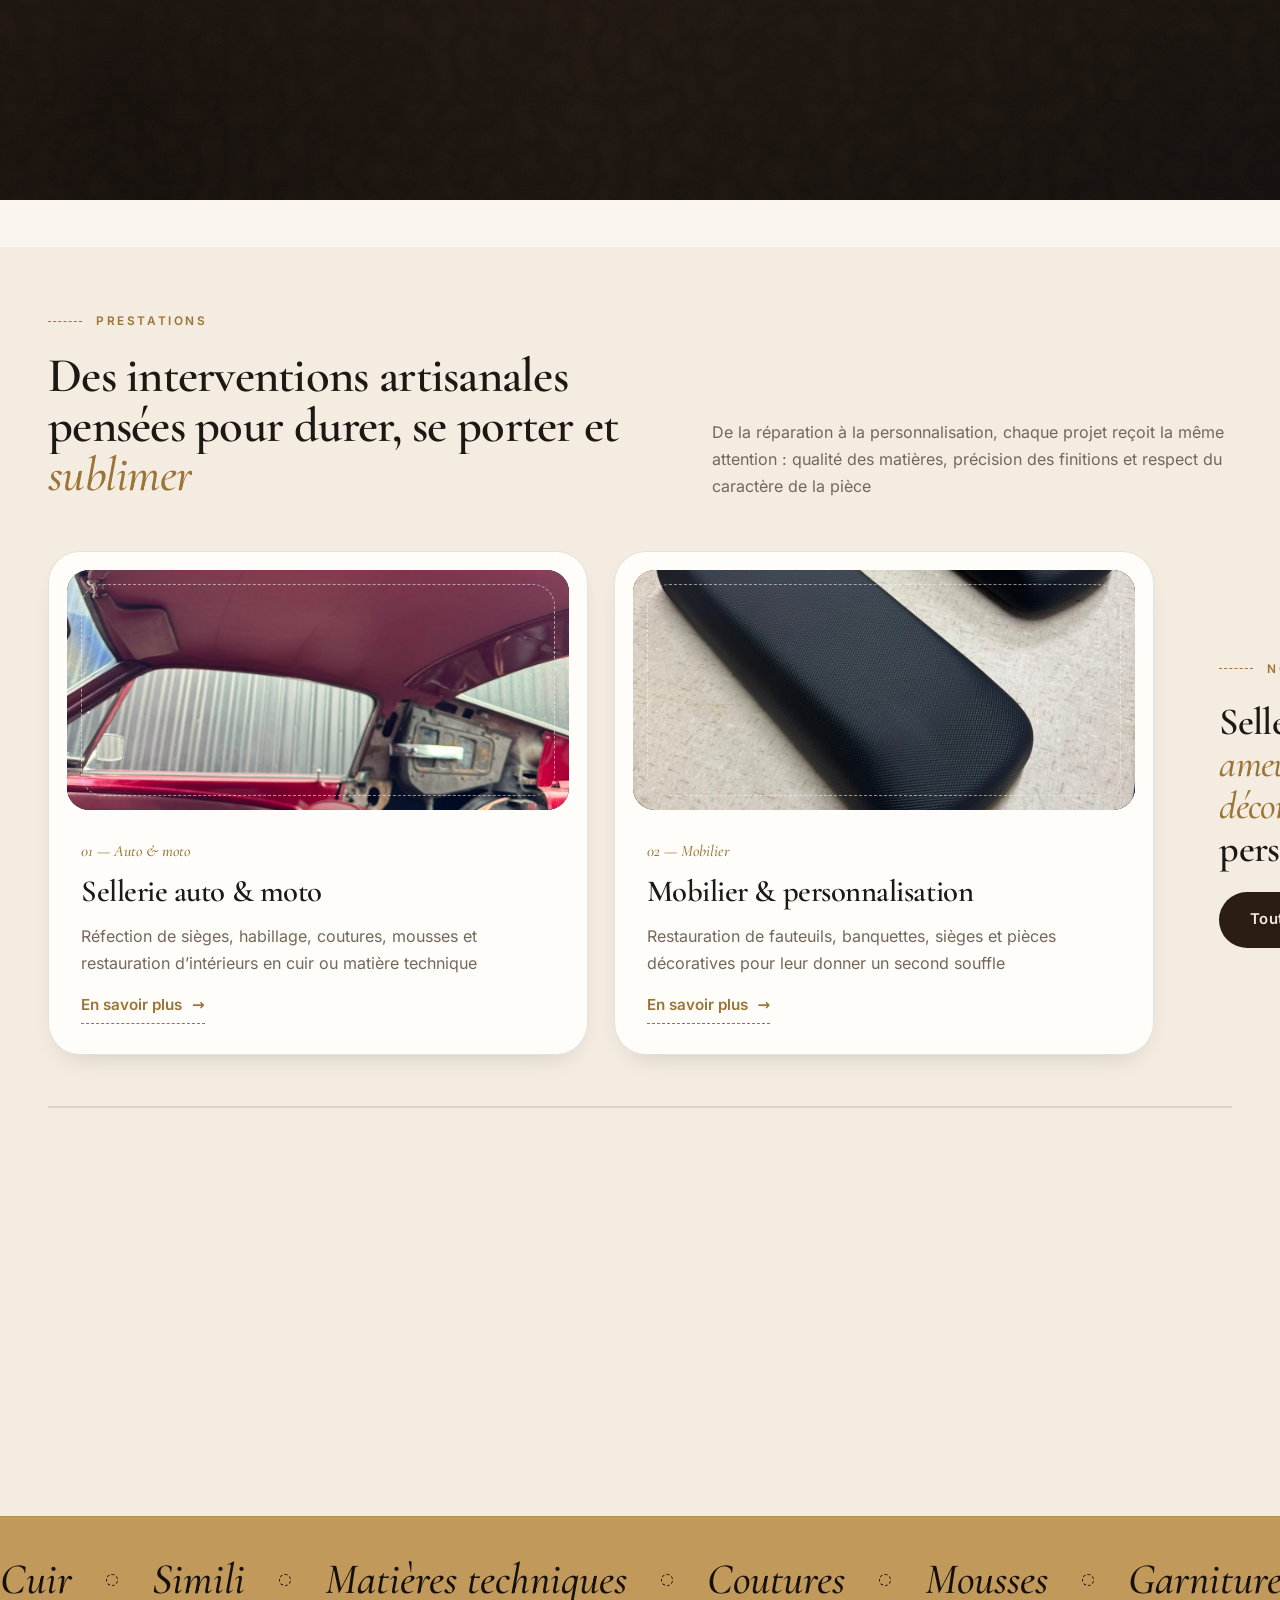
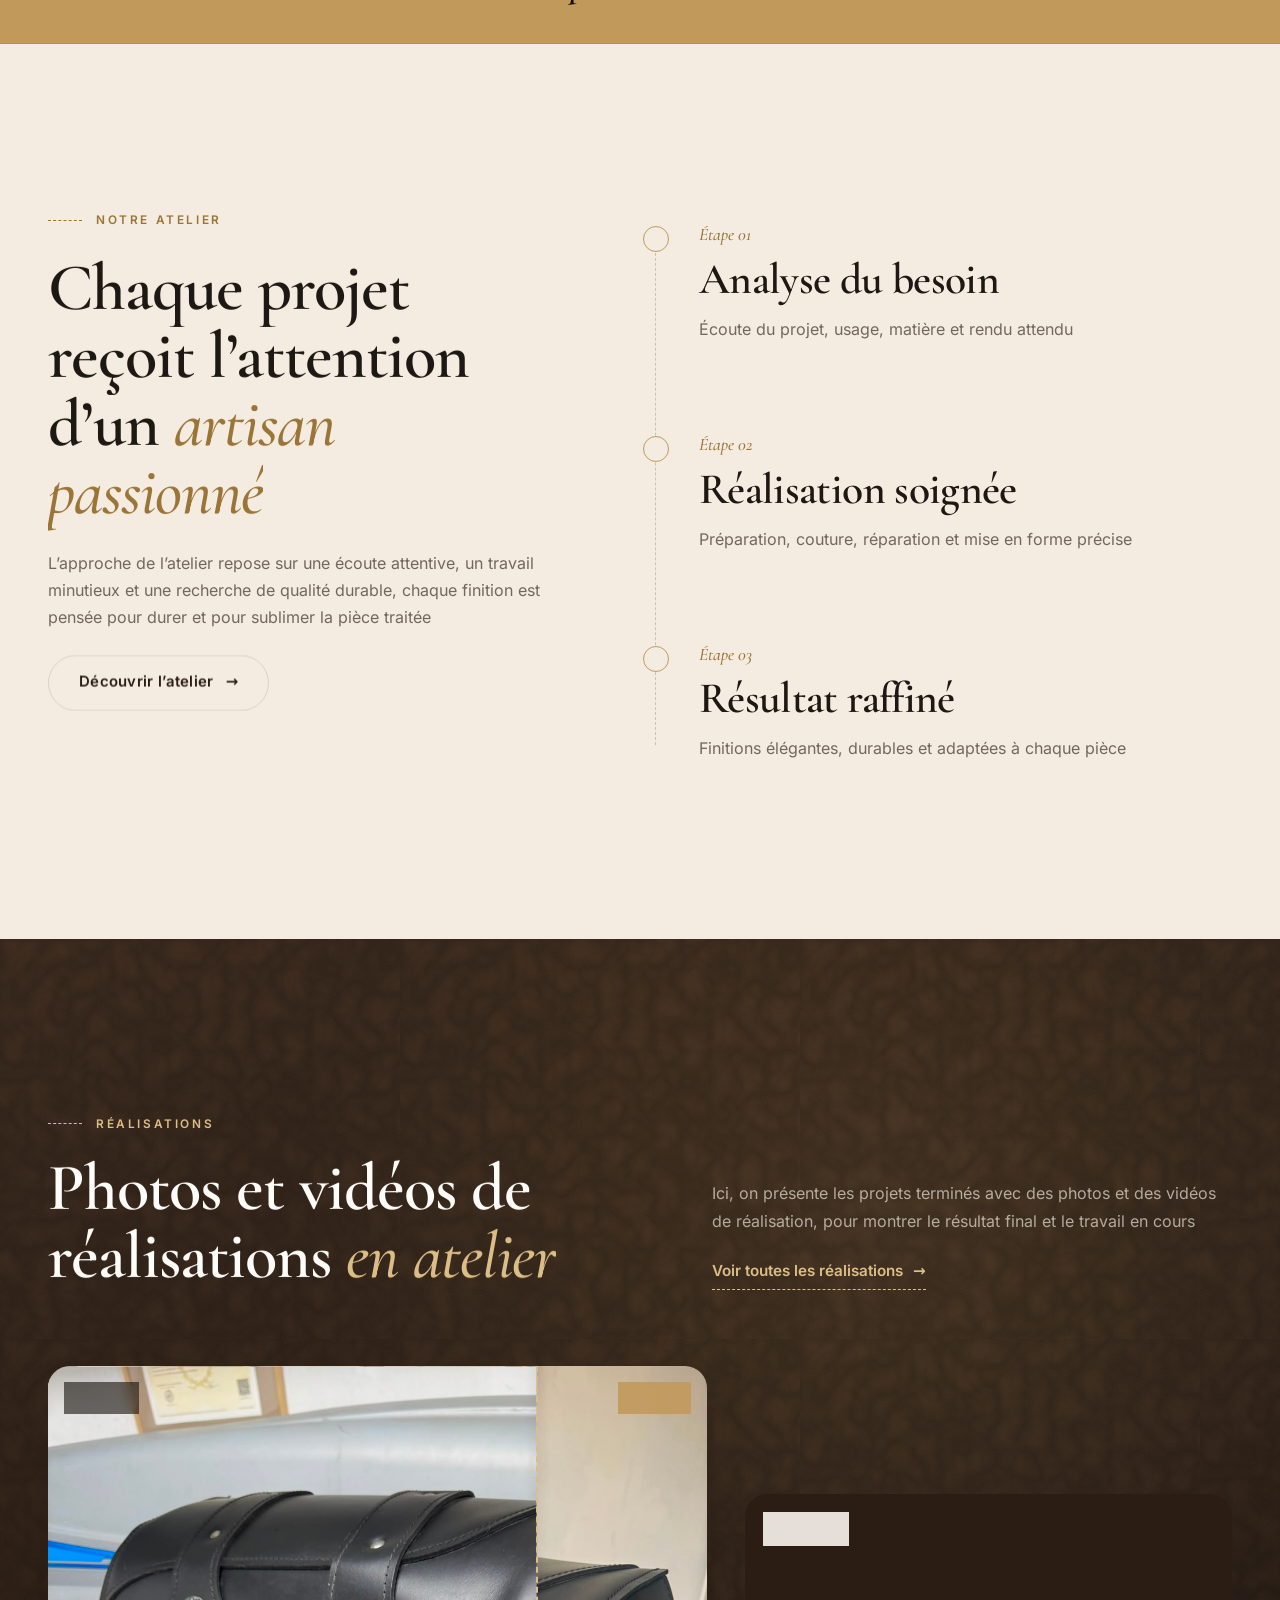
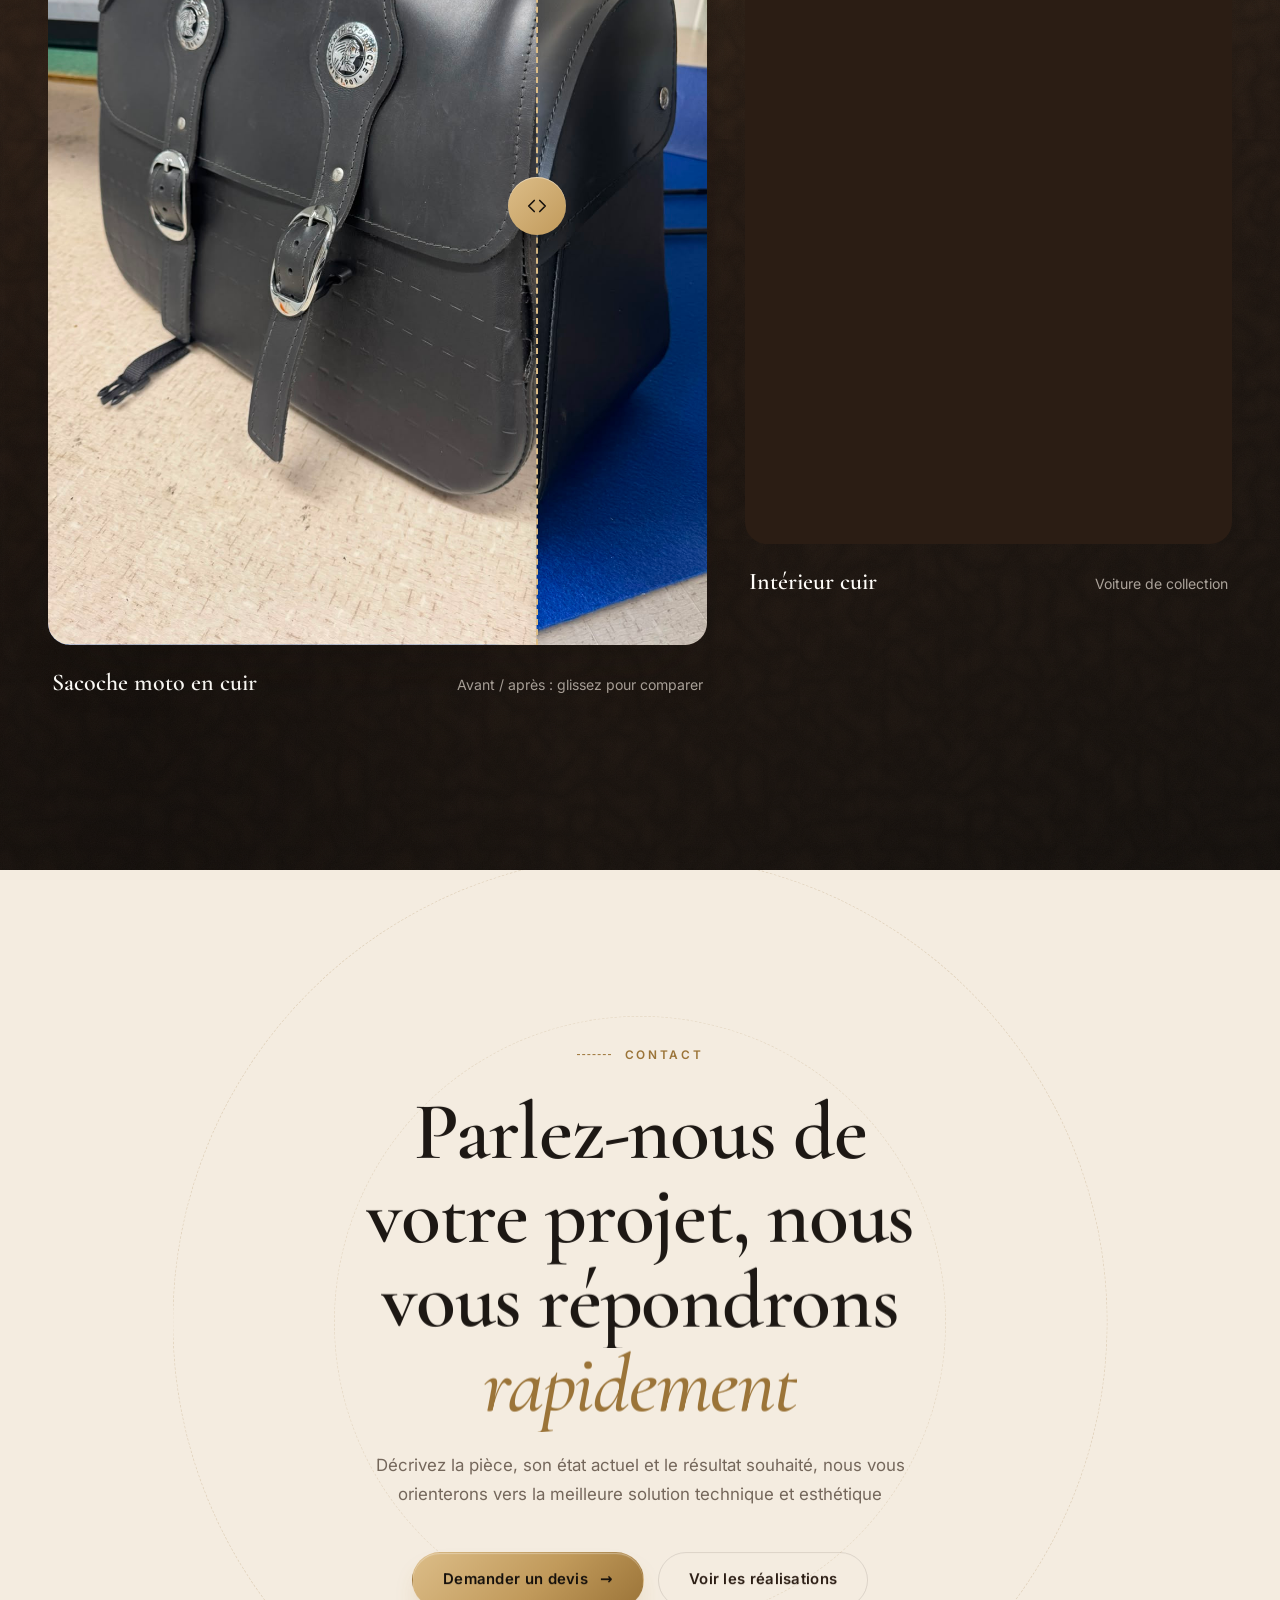
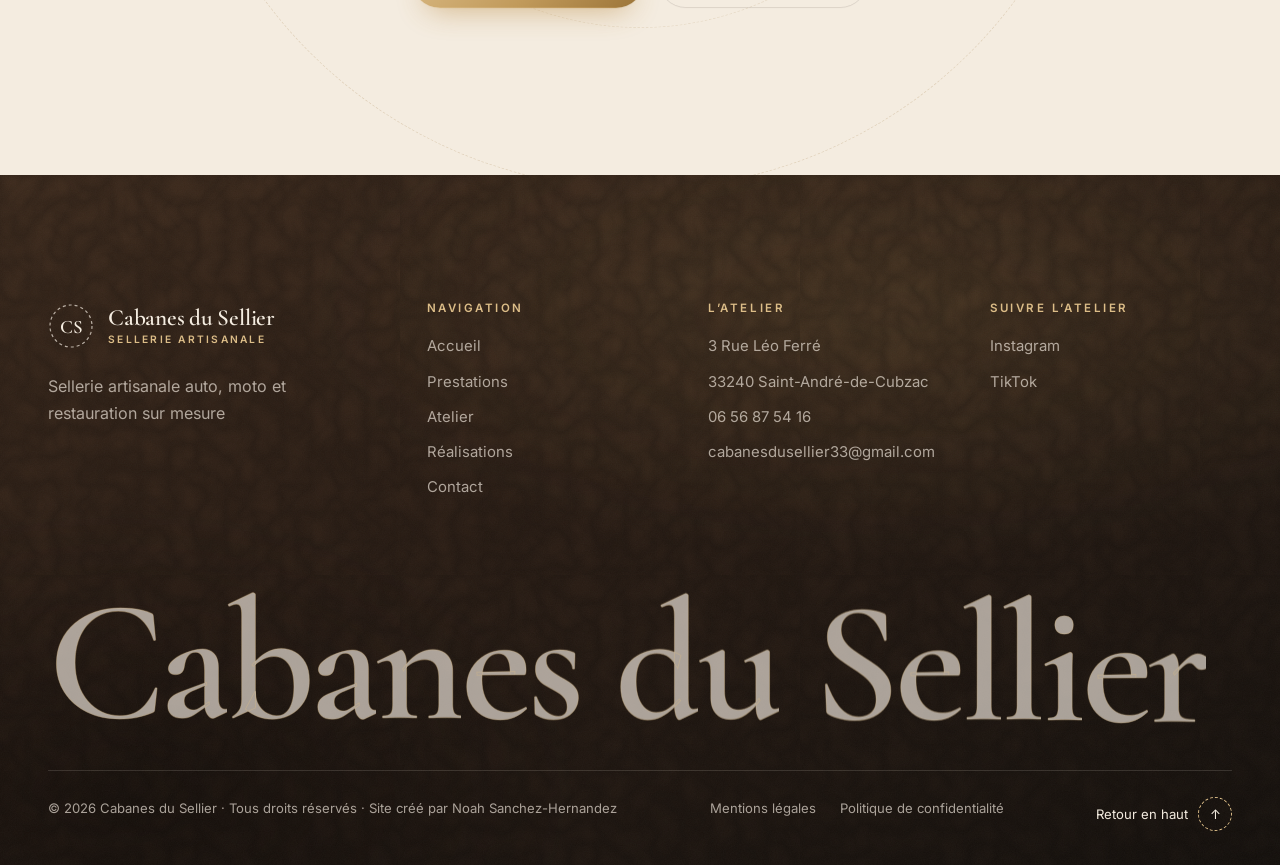
==== commit fb049f13: "Référencement : image de partage, URL canoniques, fiche entreprise locale et plan du site Co-Authore" ====
--- a/index.html
+++ b/index.html
@@ -11,6 +11,67 @@
   <meta property="og:site_name" content="Cabanes du Sellier">
   <meta property="og:title" content="Cabanes du Sellier | Sellerie artisanale sur mesure">
   <meta property="og:description" content="L’atelier Cabanes du Sellier conçoit des interventions sur mesure pour les sièges, banquettes et pièces de mobilier avec un souci constant du détail">
+  <link rel="canonical" href="https://cabanesdusellier.fr/">
+  <meta property="og:url" content="https://cabanesdusellier.fr/">
+  <meta property="og:image" content="https://cabanesdusellier.fr/assets/img/og-image.jpg">
+  <meta property="og:image:width" content="1200">
+  <meta property="og:image:height" content="630">
+  <meta property="og:image:alt" content="Cabanes du Sellier, sellerie artisanale à Saint-André-de-Cubzac">
+  <meta name="twitter:card" content="summary_large_image">
+  <script type="application/ld+json">
+{
+  "@context": "https://schema.org",
+  "@type": "LocalBusiness",
+  "@id": "https://cabanesdusellier.fr/#entreprise",
+  "name": "Cabanes du Sellier",
+  "description": "Sellerie artisanale sur mesure : sellerie auto et moto, ciel de toit, mobilier, banquettes et réparations.",
+  "url": "https://cabanesdusellier.fr/",
+  "logo": "https://cabanesdusellier.fr/assets/img/icon-512.png",
+  "image": [
+    "https://cabanesdusellier.fr/assets/img/og-image.jpg",
+    "https://cabanesdusellier.fr/assets/img/realisations/mustang-ciel-de-toit.jpg"
+  ],
+  "telephone": "+33656875416",
+  "email": "cabanesdusellier33@gmail.com",
+  "address": {
+    "@type": "PostalAddress",
+    "streetAddress": "3 Rue Léo Ferré",
+    "postalCode": "33240",
+    "addressLocality": "Saint-André-de-Cubzac",
+    "addressCountry": "FR"
+  },
+  "sameAs": [
+    "https://www.instagram.com/cabanesdusellier/",
+    "https://www.tiktok.com/@cabanes.du.sellie"
+  ],
+  "makesOffer": [
+    {
+      "@type": "Offer",
+      "name": "Ciel de toit – Formule Premium",
+      "price": "350",
+      "priceCurrency": "EUR"
+    },
+    {
+      "@type": "Offer",
+      "name": "Ciel de toit – Formule Intermédiaire",
+      "price": "270",
+      "priceCurrency": "EUR"
+    },
+    {
+      "@type": "Offer",
+      "name": "Ciel de toit – Formule Classique",
+      "price": "210",
+      "priceCurrency": "EUR"
+    },
+    {
+      "@type": "Offer",
+      "name": "Réparation de trou de cigarette",
+      "price": "70",
+      "priceCurrency": "EUR"
+    }
+  ]
+}
+  </script>
   <link rel="icon" href="favicon.ico" sizes="48x48">
   <link rel="icon" href="assets/img/icon-192.png" type="image/png" sizes="192x192">
   <link rel="icon" href="assets/img/favicon.svg" type="image/svg+xml">
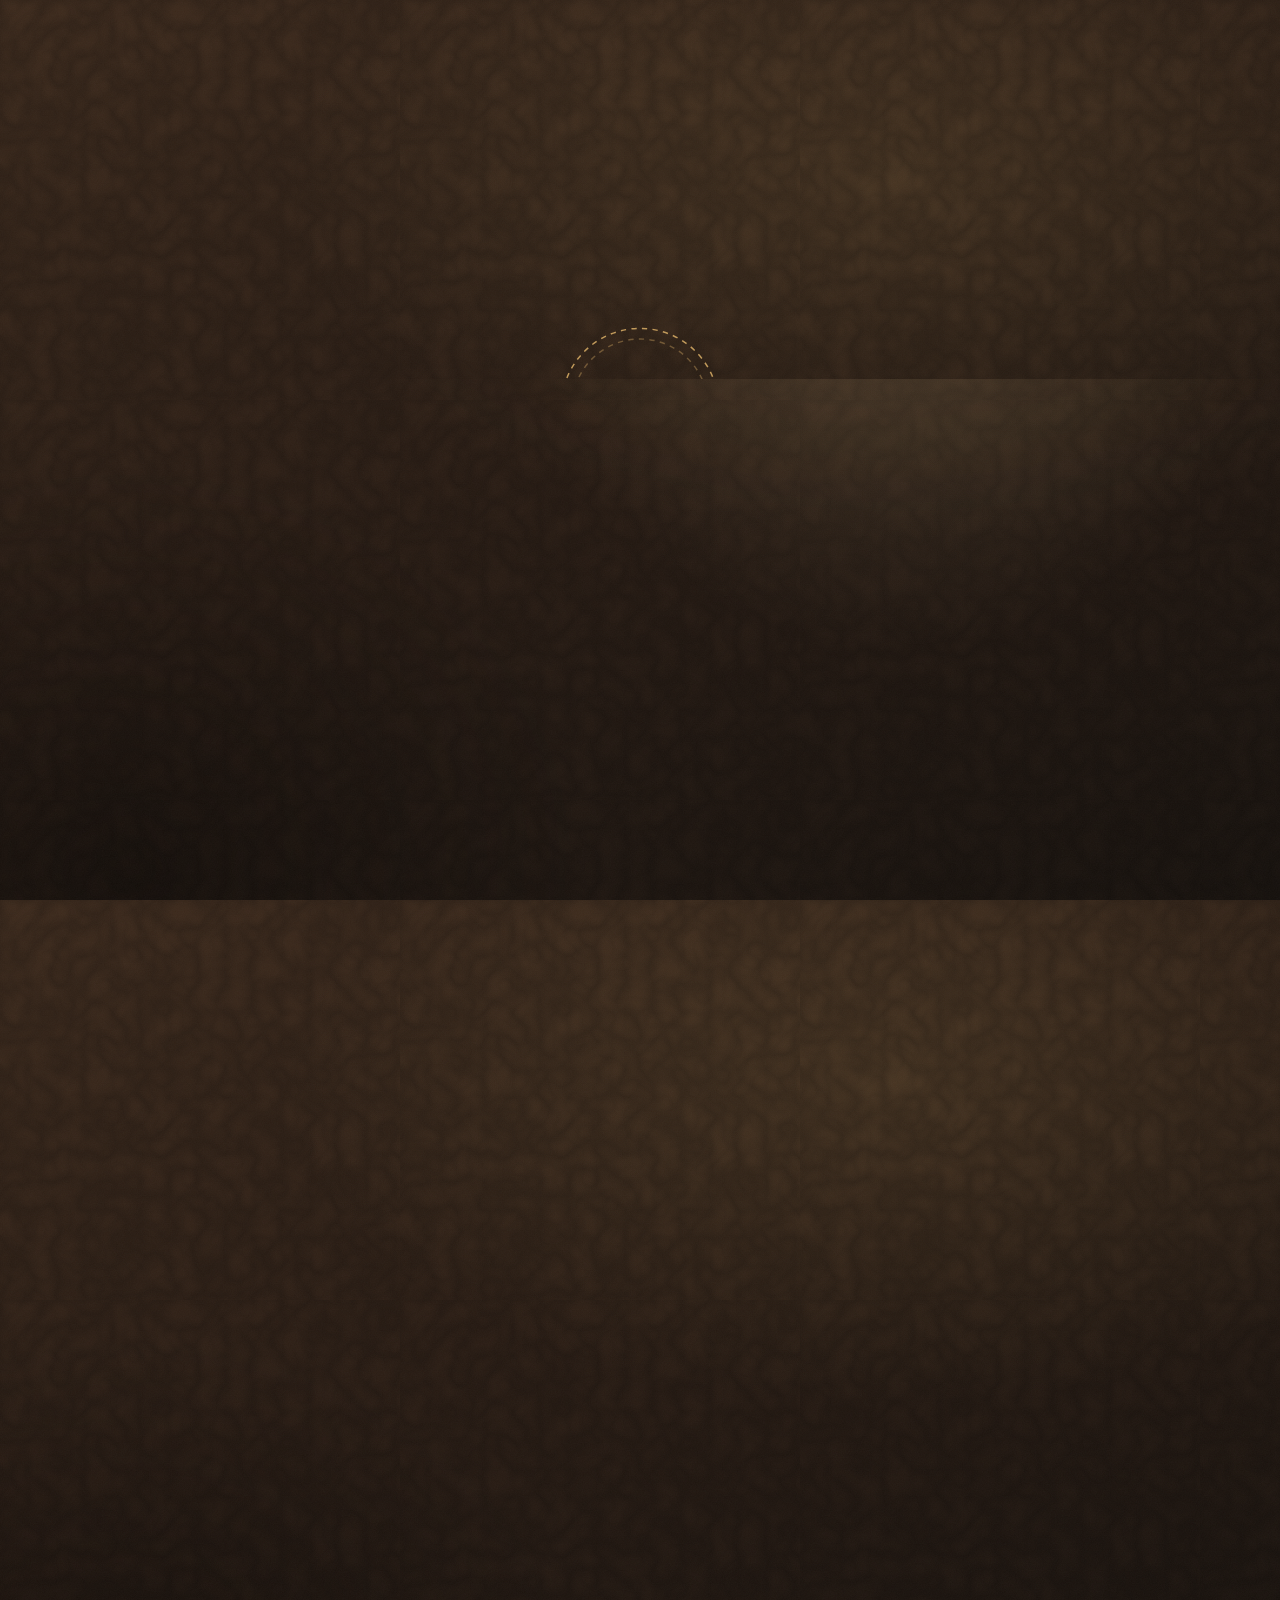
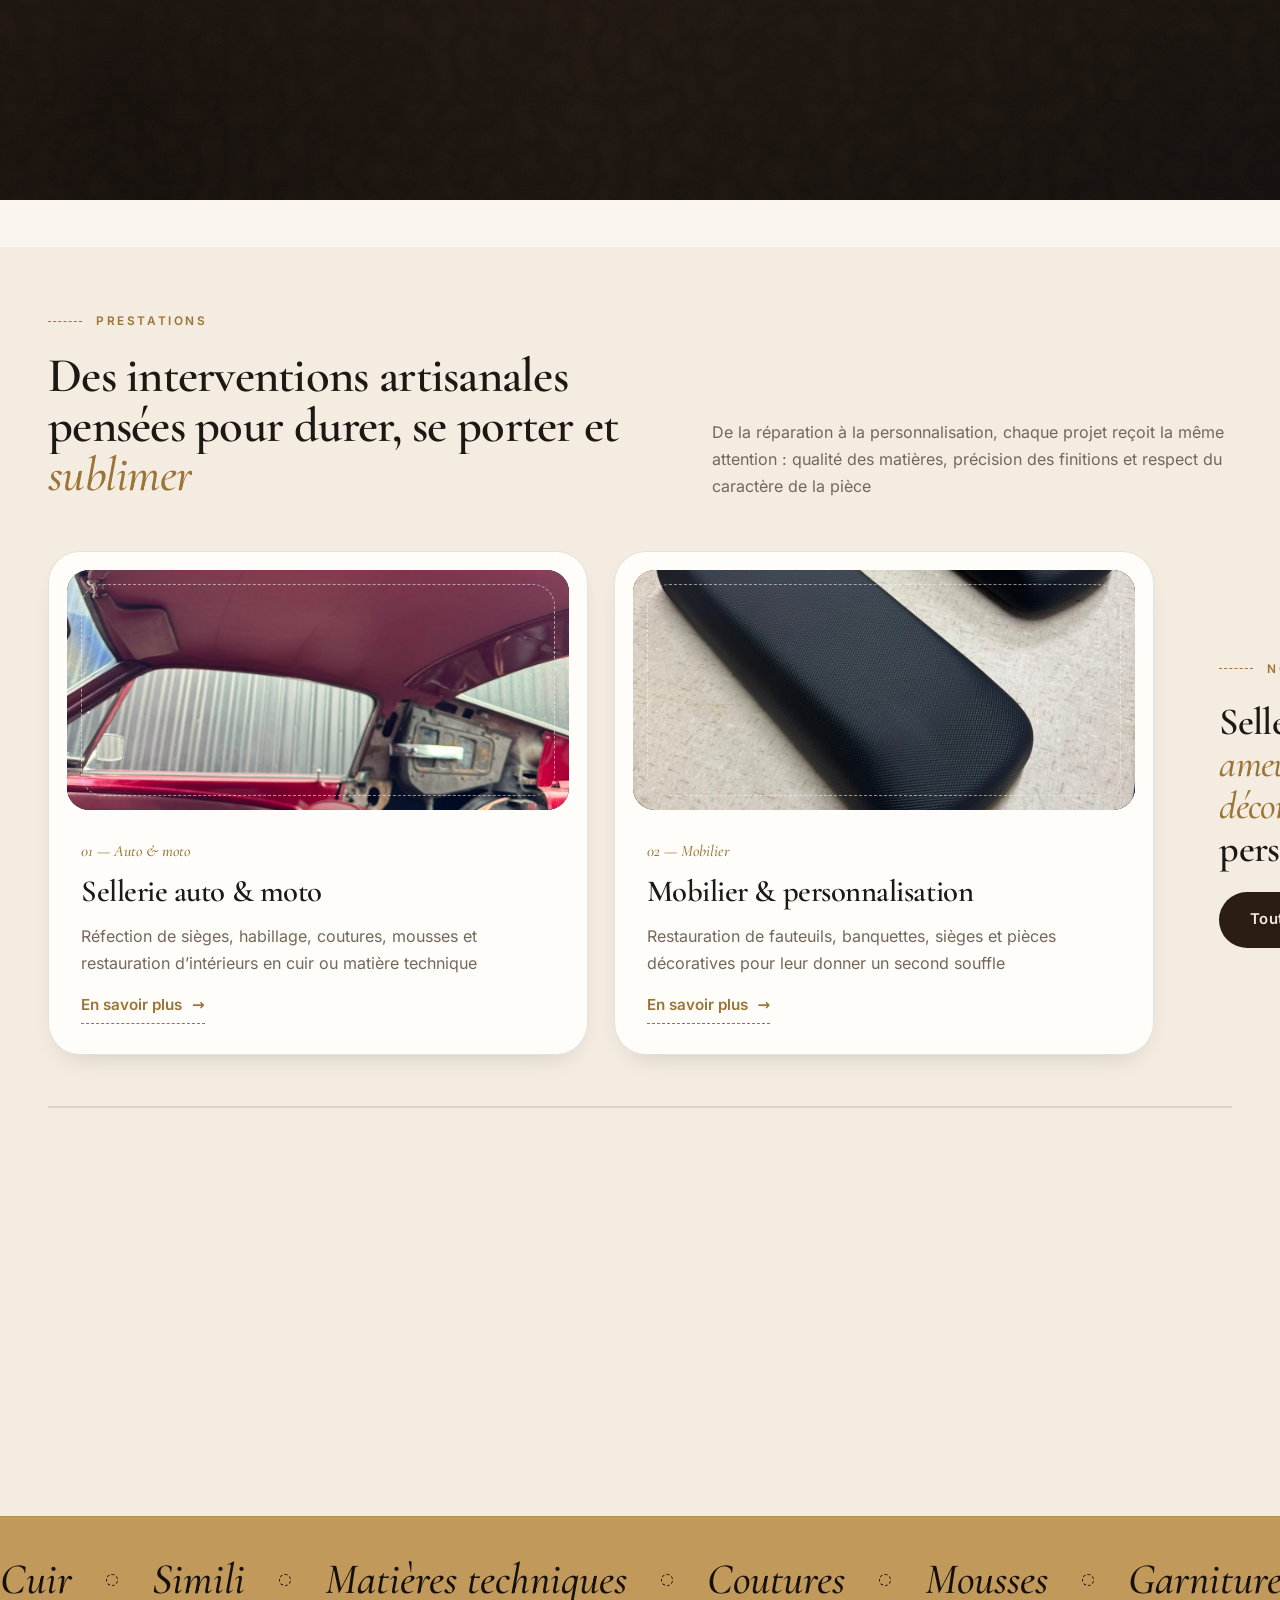
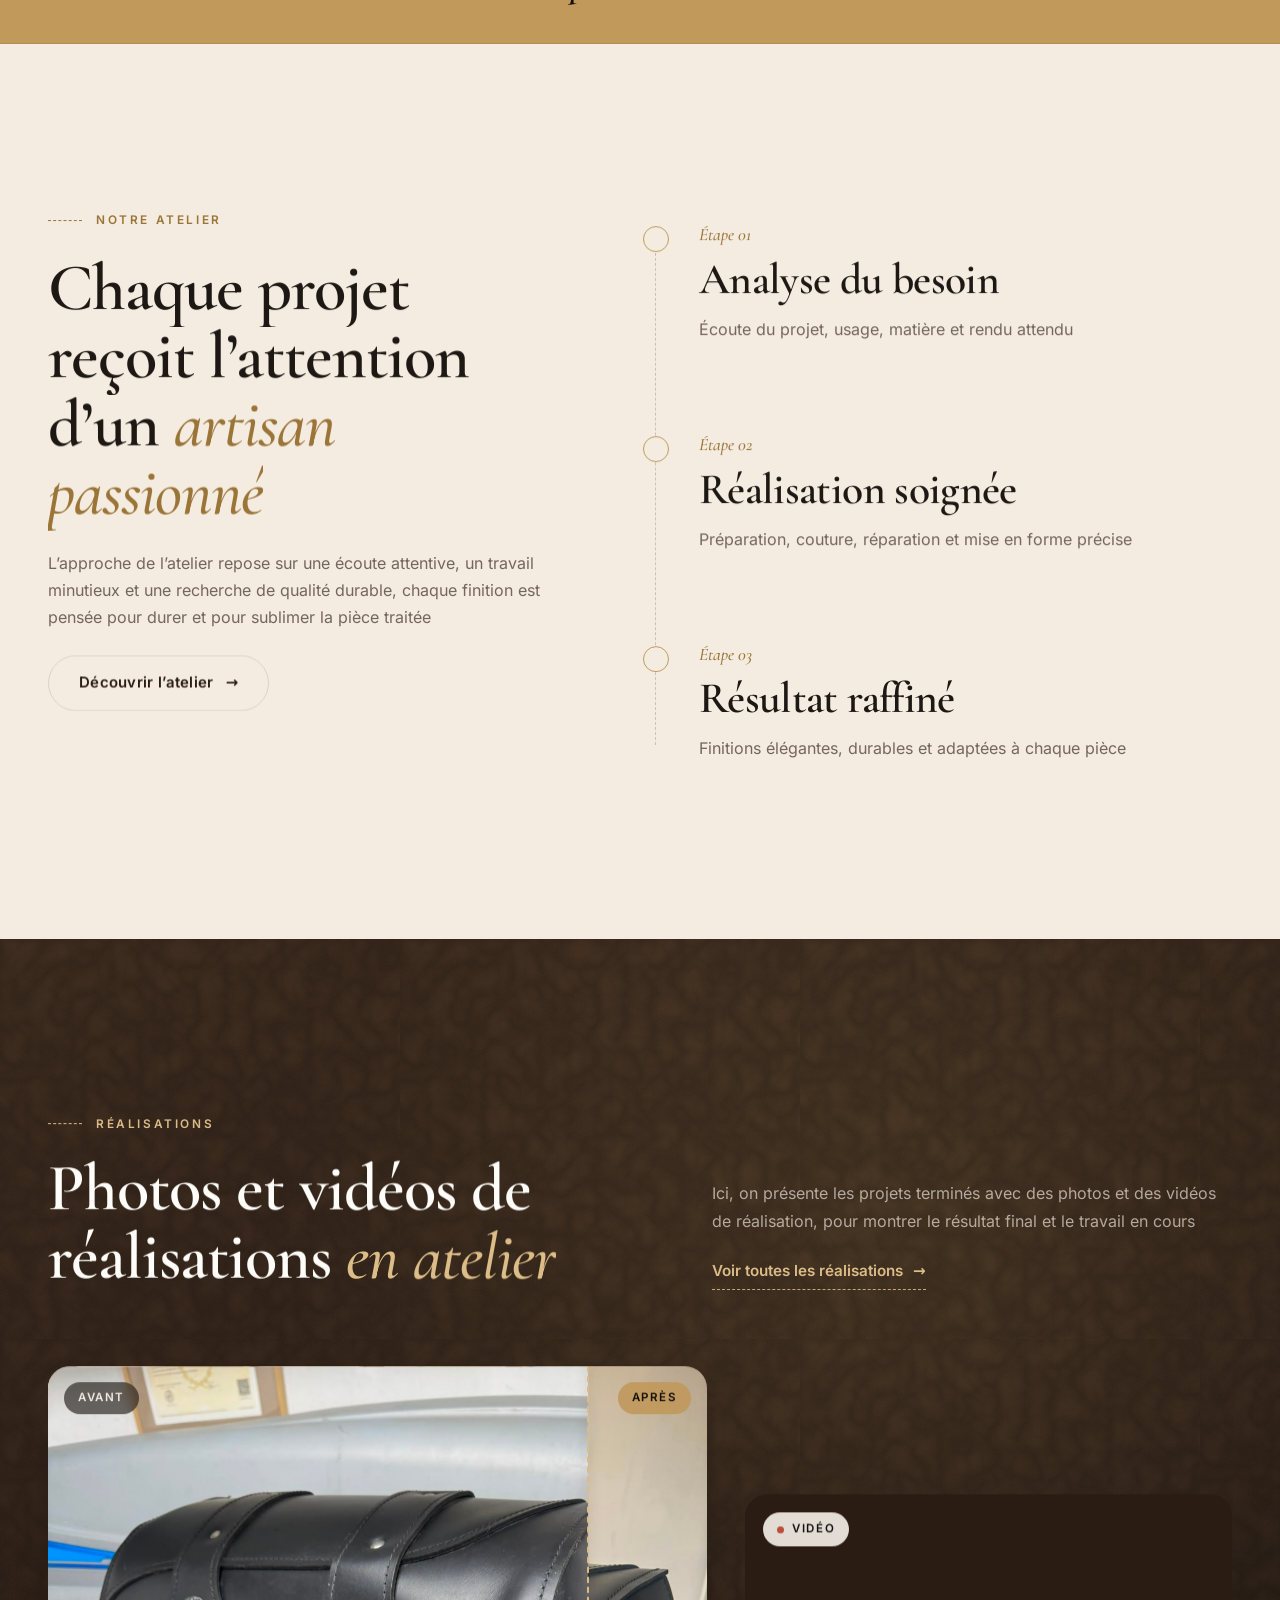
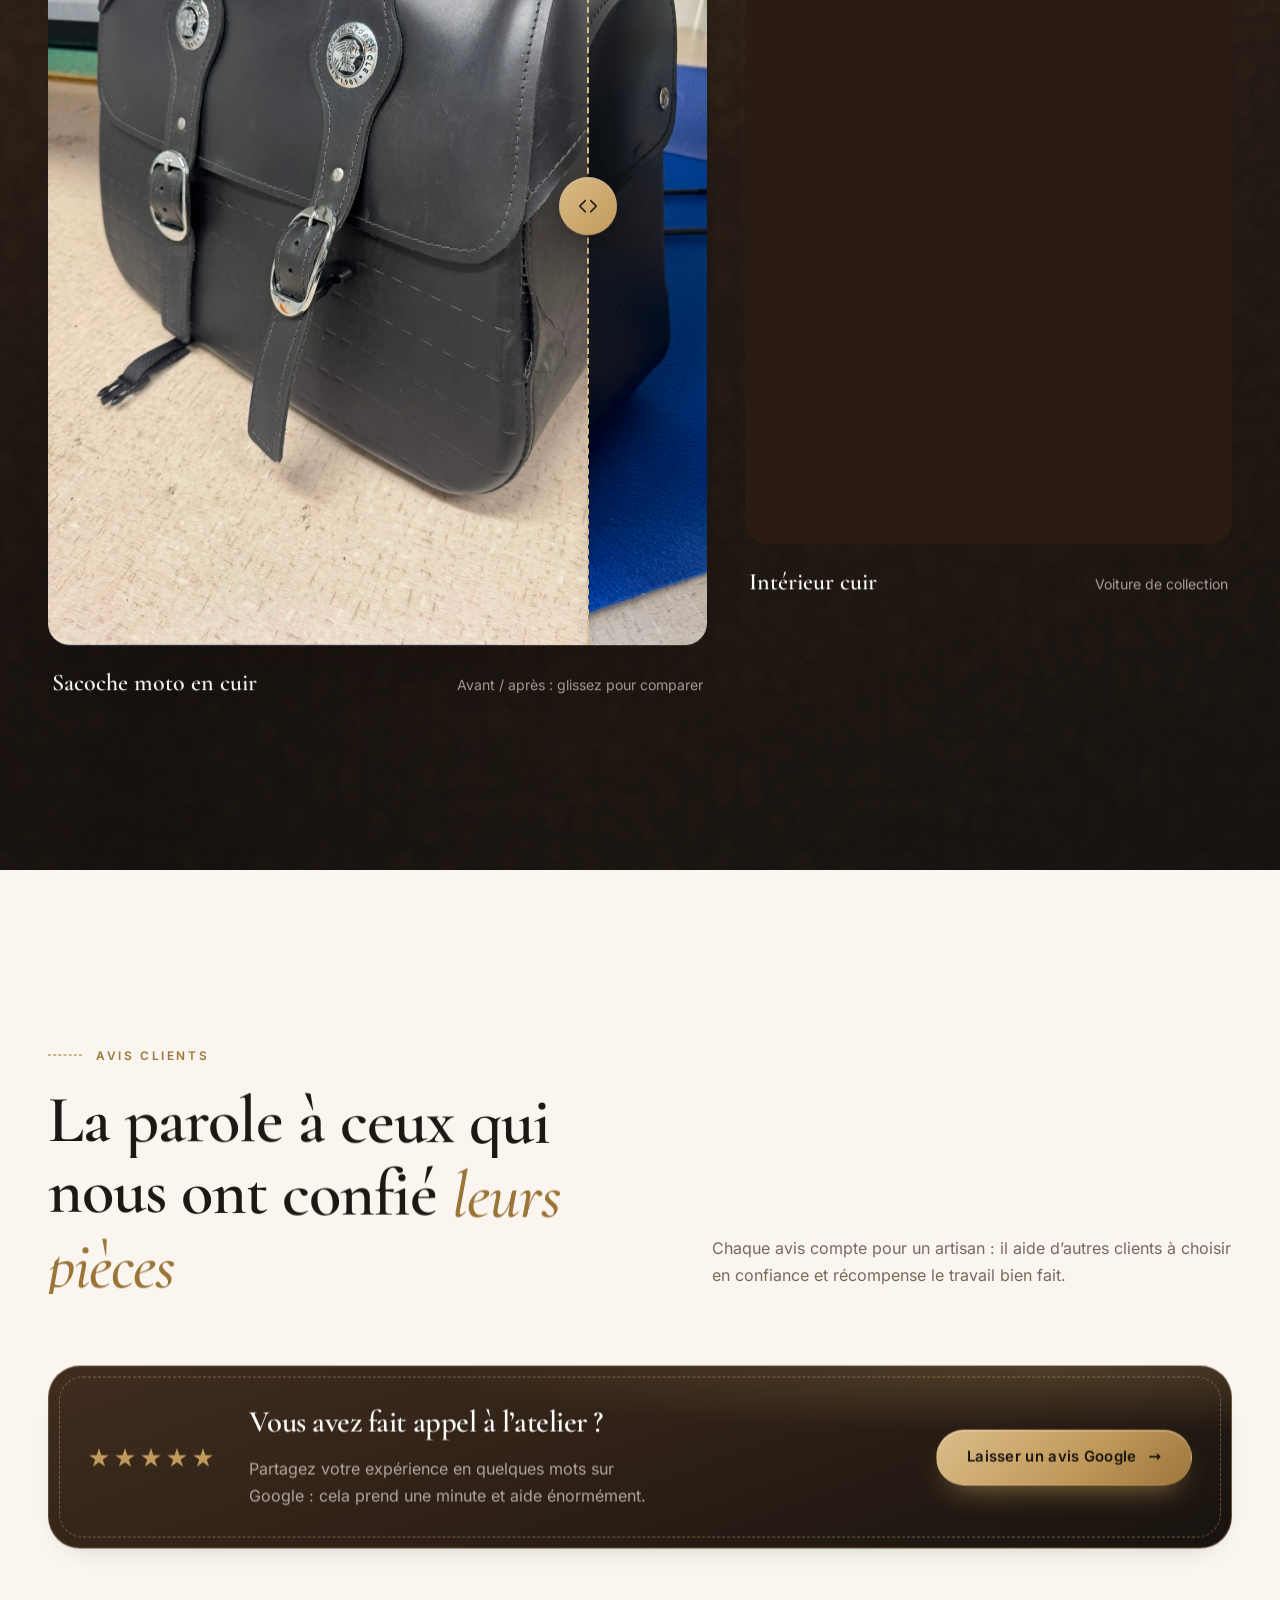
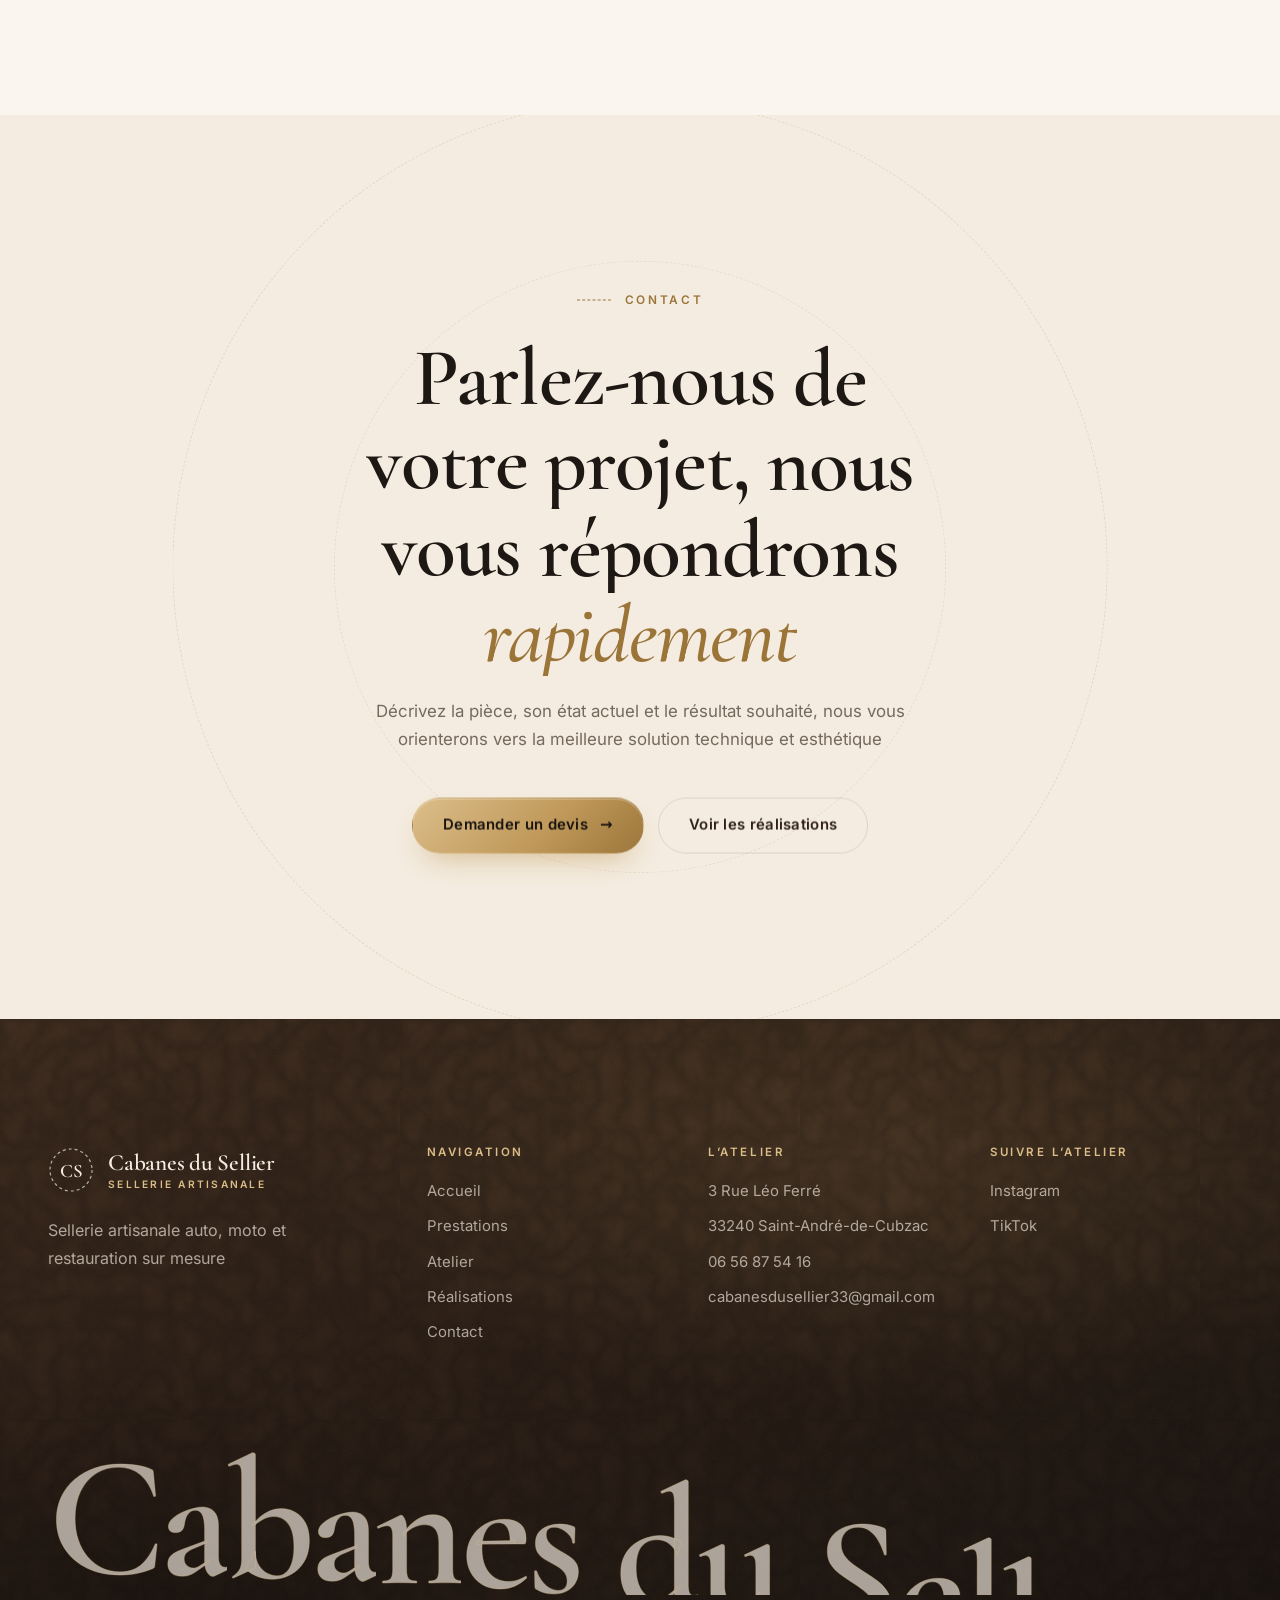
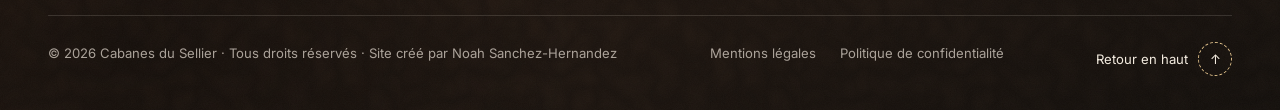
==== commit fba731bf: "Section avis clients et barre Appeler / WhatsApp sur mobile Co-Authored-By: Claude Opus 5.5 <noreply" ====
--- a/index.html
+++ b/index.html
@@ -78,7 +78,7 @@
   <link rel="apple-touch-icon" href="apple-touch-icon.png">
   <link rel="preload" href="assets/fonts/cormorant-latin.woff2" as="font" type="font/woff2" crossorigin>
   <link rel="preload" href="assets/fonts/inter-latin.woff2" as="font" type="font/woff2" crossorigin>
-  <link rel="stylesheet" href="assets/css/main.css?v=5">
+  <link rel="stylesheet" href="assets/css/main.css?v=6">
   <script>(function(){var h=document.documentElement;h.classList.add('js');try{var s=window.sessionStorage;if(s.getItem('cds-pt'))h.classList.add('pt-in');if(h.getAttribute('data-page')==='accueil'&&!s.getItem('cds-intro')&&!window.matchMedia('(prefers-reduced-motion: reduce)').matches)h.classList.add('intro-on')}catch(e){}setTimeout(function(){if(!h.classList.contains('ready')){h.classList.remove('js','pt-in','intro-on');h.classList.add('no-anim')}},5000)})();</script>
 </head>
 <body>
@@ -313,6 +313,36 @@
       </div>
     </section>
 
+    <section class="section reviews" id="avis">
+      <div class="container">
+        <div class="section-head section-head--row">
+          <div>
+            <span class="eyebrow" data-reveal>Avis clients</span>
+            <h2 data-split style="margin-top:20px">La parole à ceux qui nous ont confié <em>leurs pièces</em></h2>
+          </div>
+          <p data-reveal>Chaque avis compte pour un artisan : il aide d’autres clients à choisir en confiance et récompense le travail bien fait.</p>
+        </div>
+
+        <div class="reviews__track">
+          <!--
+            Pour ajouter un avis Google, dupliquer ce bloc et le placer AVANT la carte « reviews__cta » :
+            <figure class="review" data-reveal>
+              <span class="stars" aria-label="5 étoiles sur 5">★★★★★</span>
+              <blockquote>Texte de l’avis, recopié tel quel depuis Google.</blockquote>
+              <figcaption><strong>Prénom N.</strong><span>Avis Google · mois année</span></figcaption>
+            </figure>
+          -->
+
+          <div class="review reviews__cta" data-reveal>
+            <span class="stars" aria-label="5 étoiles sur 5">★★★★★</span>
+            <h3>Vous avez fait appel à l’atelier ?</h3>
+            <p>Partagez votre expérience en quelques mots sur Google : cela prend une minute et aide énormément.</p>
+            <a class="btn btn--gold" href="https://www.google.com/maps/search/?api=1&query=Cabanes+du+Sellier+Saint-Andr%C3%A9-de-Cubzac" target="_blank" rel="noopener" data-magnetic><span class="btn__label">Laisser un avis Google</span><span class="btn__arrow" aria-hidden="true">→</span></a>
+          </div>
+        </div>
+      </div>
+    </section>
+
     <section class="section cta section--cream">
       <div class="cta__ring" aria-hidden="true"></div>
       <div class="cta__ring cta__ring--2" aria-hidden="true"></div>
@@ -378,8 +408,14 @@
     </div>
   </footer>
 
+  <div class="quick-contact" aria-label="Contact rapide">
+    <a class="quick-contact__btn" href="tel:+33656875416"><svg viewBox="0 0 24 24" aria-hidden="true"><path d="M6.6 3.5l2.6-.4 1.6 4-1.9 1.4a11 11 0 0 0 5 5l1.4-1.9 4 1.6-.4 2.6a2 2 0 0 1-2.1 1.7A15.5 15.5 0 0 1 4.9 5.6 2 2 0 0 1 6.6 3.5z"/></svg><span>Appeler</span></a>
+    <a class="quick-contact__btn quick-contact__btn--wa" href="https://wa.me/33656875416?text=Bonjour%2C%20je%20vous%20contacte%20depuis%20le%20site%20Cabanes%20du%20Sellier%20pour%20une%20demande%20de%20devis." target="_blank" rel="noopener"><svg viewBox="0 0 24 24" aria-hidden="true"><path d="M12 3.5a8.5 8.5 0 0 0-7.4 12.7L3.5 20.5l4.4-1.1A8.5 8.5 0 1 0 12 3.5z"/><path class="d" d="M8.8 9.2c.2 2.6 2.4 4.9 5 5.2l1.1-1.2-1.6-.8-.7.7a4 4 0 0 1-2-2l.7-.7-.8-1.6z"/></svg><span>WhatsApp</span></a>
+  </div>
+
+
   <script src="assets/js/vendor/gsap.min.js" defer></script>
   <script src="assets/js/vendor/ScrollTrigger.min.js" defer></script>
-  <script src="assets/js/main.js?v=3" defer></script>
+  <script src="assets/js/main.js?v=4" defer></script>
 </body>
 </html>
--- a/assets/css/main.css
+++ b/assets/css/main.css
@@ -2063,3 +2063,119 @@
   .price--sm { justify-content: flex-start; }
   .tarifs__cta .btn { width: 100%; }
 }
+
+/* =========================================================================
+   Avis clients
+   ========================================================================= */
+.reviews__track {
+  display: grid;
+  grid-template-columns: repeat(auto-fit, minmax(300px, 1fr));
+  gap: clamp(16px, 2vw, 26px);
+}
+.review {
+  position: relative;
+  display: flex;
+  flex-direction: column;
+  gap: 16px;
+  margin: 0;
+  padding: clamp(28px, 3vw, 40px);
+  border-radius: var(--radius-lg);
+  background: var(--white);
+  border: 1px solid var(--line);
+  box-shadow: var(--shadow-soft);
+}
+.review::after {
+  content: "";
+  position: absolute;
+  inset: 10px;
+  border-radius: calc(var(--radius-lg) - 8px);
+  border: 1px dashed rgba(193, 154, 91, 0.3);
+  pointer-events: none;
+}
+.stars { font-size: 1.25rem; letter-spacing: 0.12em; color: var(--gold); }
+.review blockquote {
+  margin: 0;
+  font-family: var(--serif);
+  font-size: clamp(1.3rem, 1.8vw, 1.55rem);
+  line-height: 1.35;
+  color: var(--text);
+}
+.review blockquote::before { content: "« "; color: var(--gold); }
+.review blockquote::after { content: " »"; color: var(--gold); }
+.review figcaption { display: grid; gap: 2px; margin-top: auto; font-size: 0.9rem; color: var(--muted); }
+.review figcaption strong { color: var(--text); }
+
+.reviews__cta {
+  align-items: flex-start;
+  color: var(--cream);
+  border-color: rgba(220, 189, 136, 0.3);
+  background:
+    radial-gradient(ellipse 90% 60% at 85% 0%, rgba(193, 154, 91, 0.25), transparent 60%),
+    linear-gradient(160deg, var(--leather-2) 0%, var(--leather) 50%, var(--ink) 100%);
+}
+.reviews__cta::after { border-color: rgba(220, 189, 136, 0.4); }
+.reviews__cta h3 { color: var(--white); font-size: clamp(1.7rem, 2.4vw, 2.1rem); }
+.reviews__cta p { color: var(--muted-light); max-width: 42ch; }
+.reviews__cta .btn { margin-top: 8px; }
+/* Tant qu'il n'y a qu'une carte (aucun avis), elle occupe toute la largeur en version horizontale */
+.reviews__cta:only-child {
+  display: grid;
+  grid-template-columns: auto 1fr auto;
+  align-items: center;
+  column-gap: 32px;
+}
+.reviews__cta:only-child .stars { grid-row: span 2; font-size: 1.6rem; }
+.reviews__cta:only-child p { grid-column: 2; }
+.reviews__cta:only-child h3 { grid-column: 2; }
+.reviews__cta:only-child .btn { grid-column: 3; grid-row: 1 / span 2; margin: 0; }
+
+/* =========================================================================
+   Barre de contact rapide (mobile)
+   ========================================================================= */
+.quick-contact { display: none; }
+
+@media (max-width: 960px) {
+  .quick-contact {
+    position: fixed;
+    left: 12px;
+    right: 12px;
+    bottom: calc(12px + env(safe-area-inset-bottom, 0px));
+    z-index: 140;
+    display: grid;
+    grid-template-columns: 1fr 1fr;
+    gap: 10px;
+    padding: 8px;
+    border-radius: 999px;
+    background: rgba(21, 16, 12, 0.82);
+    backdrop-filter: blur(14px) saturate(140%);
+    -webkit-backdrop-filter: blur(14px) saturate(140%);
+    box-shadow: 0 18px 40px -16px rgba(0, 0, 0, 0.6), 0 0 0 1px rgba(220, 189, 136, 0.18);
+    transform: translateY(140%);
+    opacity: 0;
+    transition: transform 0.6s var(--ease), opacity 0.4s var(--ease);
+  }
+  .quick-contact.is-visible { transform: none; opacity: 1; }
+  .menu-open .quick-contact { transform: translateY(140%); opacity: 0; }
+  .quick-contact__btn {
+    display: flex;
+    align-items: center;
+    justify-content: center;
+    gap: 10px;
+    min-height: 50px;
+    border-radius: 999px;
+    font-size: 0.95rem;
+    font-weight: 600;
+    color: var(--ink);
+    background: linear-gradient(135deg, var(--gold-soft), var(--gold) 60%, var(--gold-deep));
+  }
+  .quick-contact__btn svg { width: 20px; height: 20px; fill: currentColor; }
+  .quick-contact__btn--wa { color: #fff; background: #1faa53; }
+  .quick-contact__btn--wa svg path { fill: none; stroke: currentColor; stroke-width: 1.8; stroke-linejoin: round; }
+  .quick-contact__btn--wa svg .d { fill: currentColor; stroke: none; }
+  .quick-contact__btn:active { transform: scale(0.97); }
+  /* Laisse la place à la barre en bas du pied de page */
+  .footer { padding-bottom: calc(110px + env(safe-area-inset-bottom, 0px)); }
+
+  .reviews__cta:only-child { display: flex; }
+  .reviews__cta:only-child .stars { align-self: flex-start; }
+}
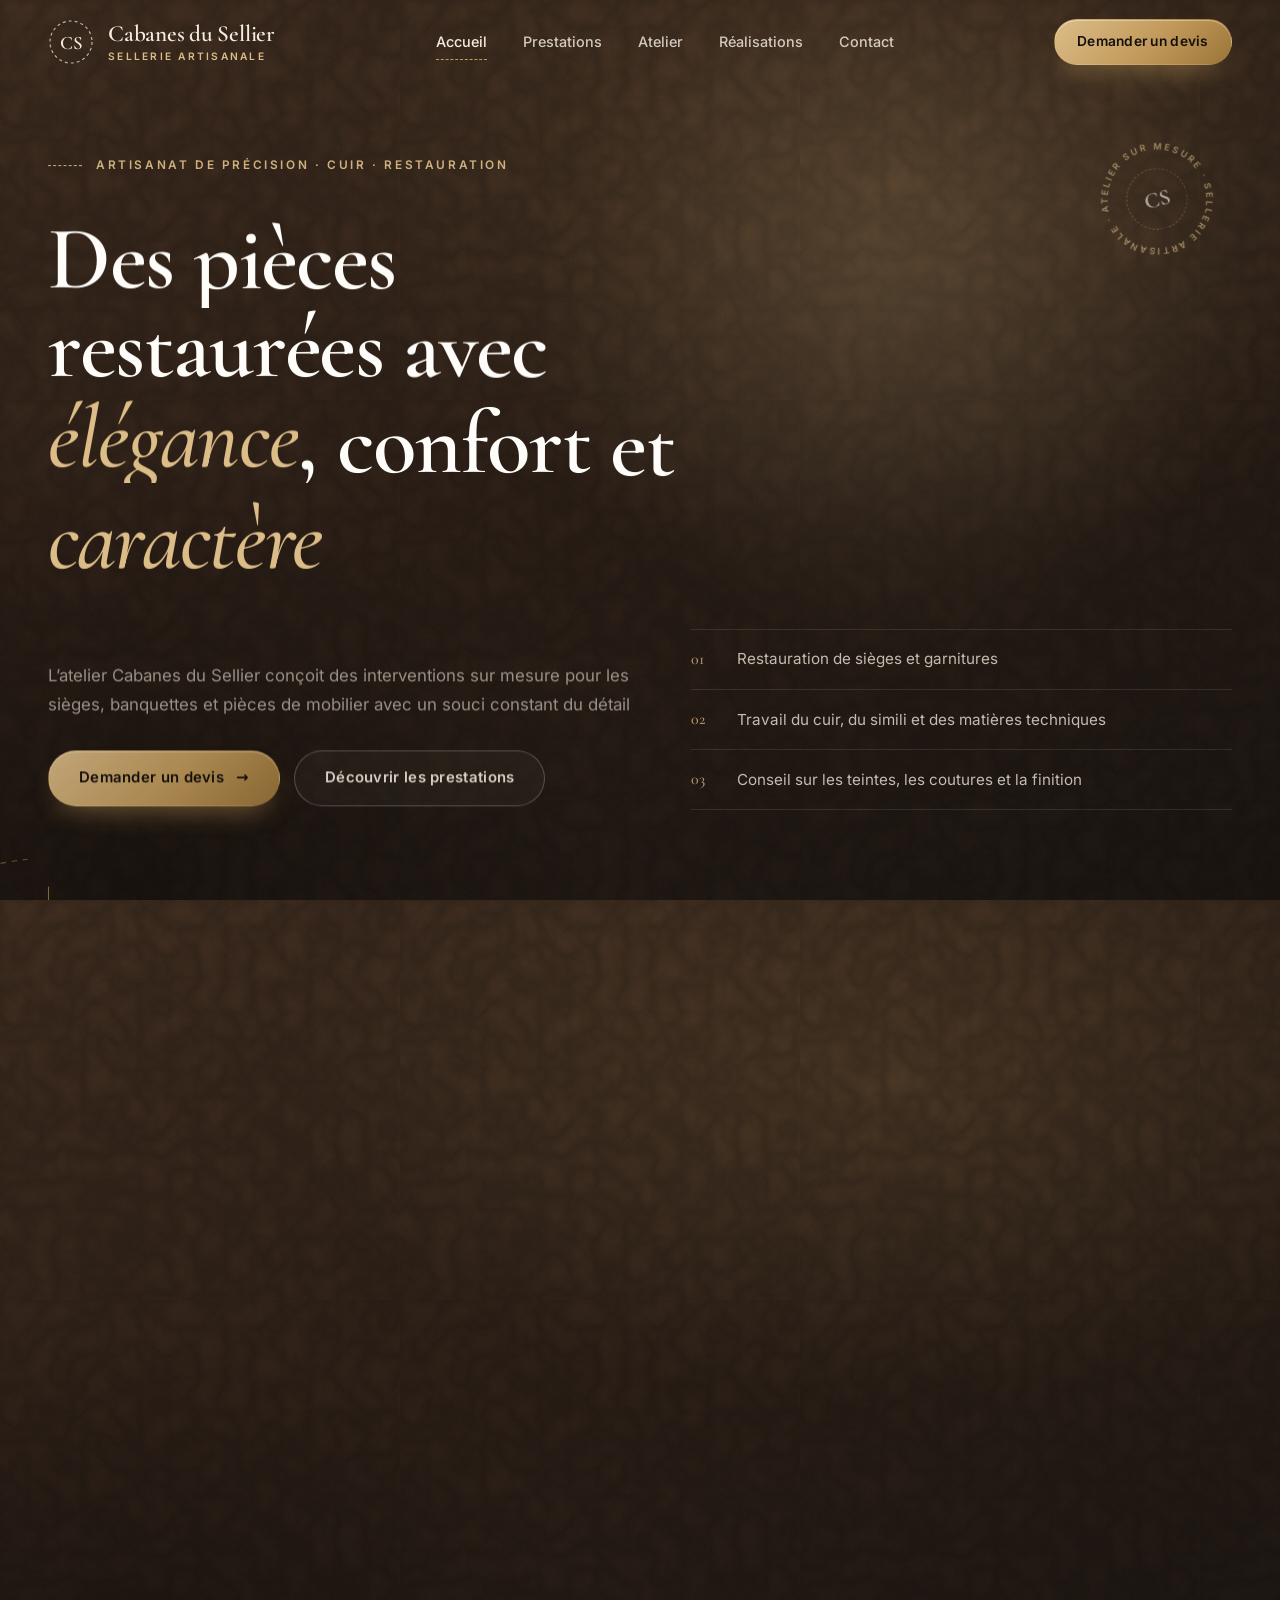
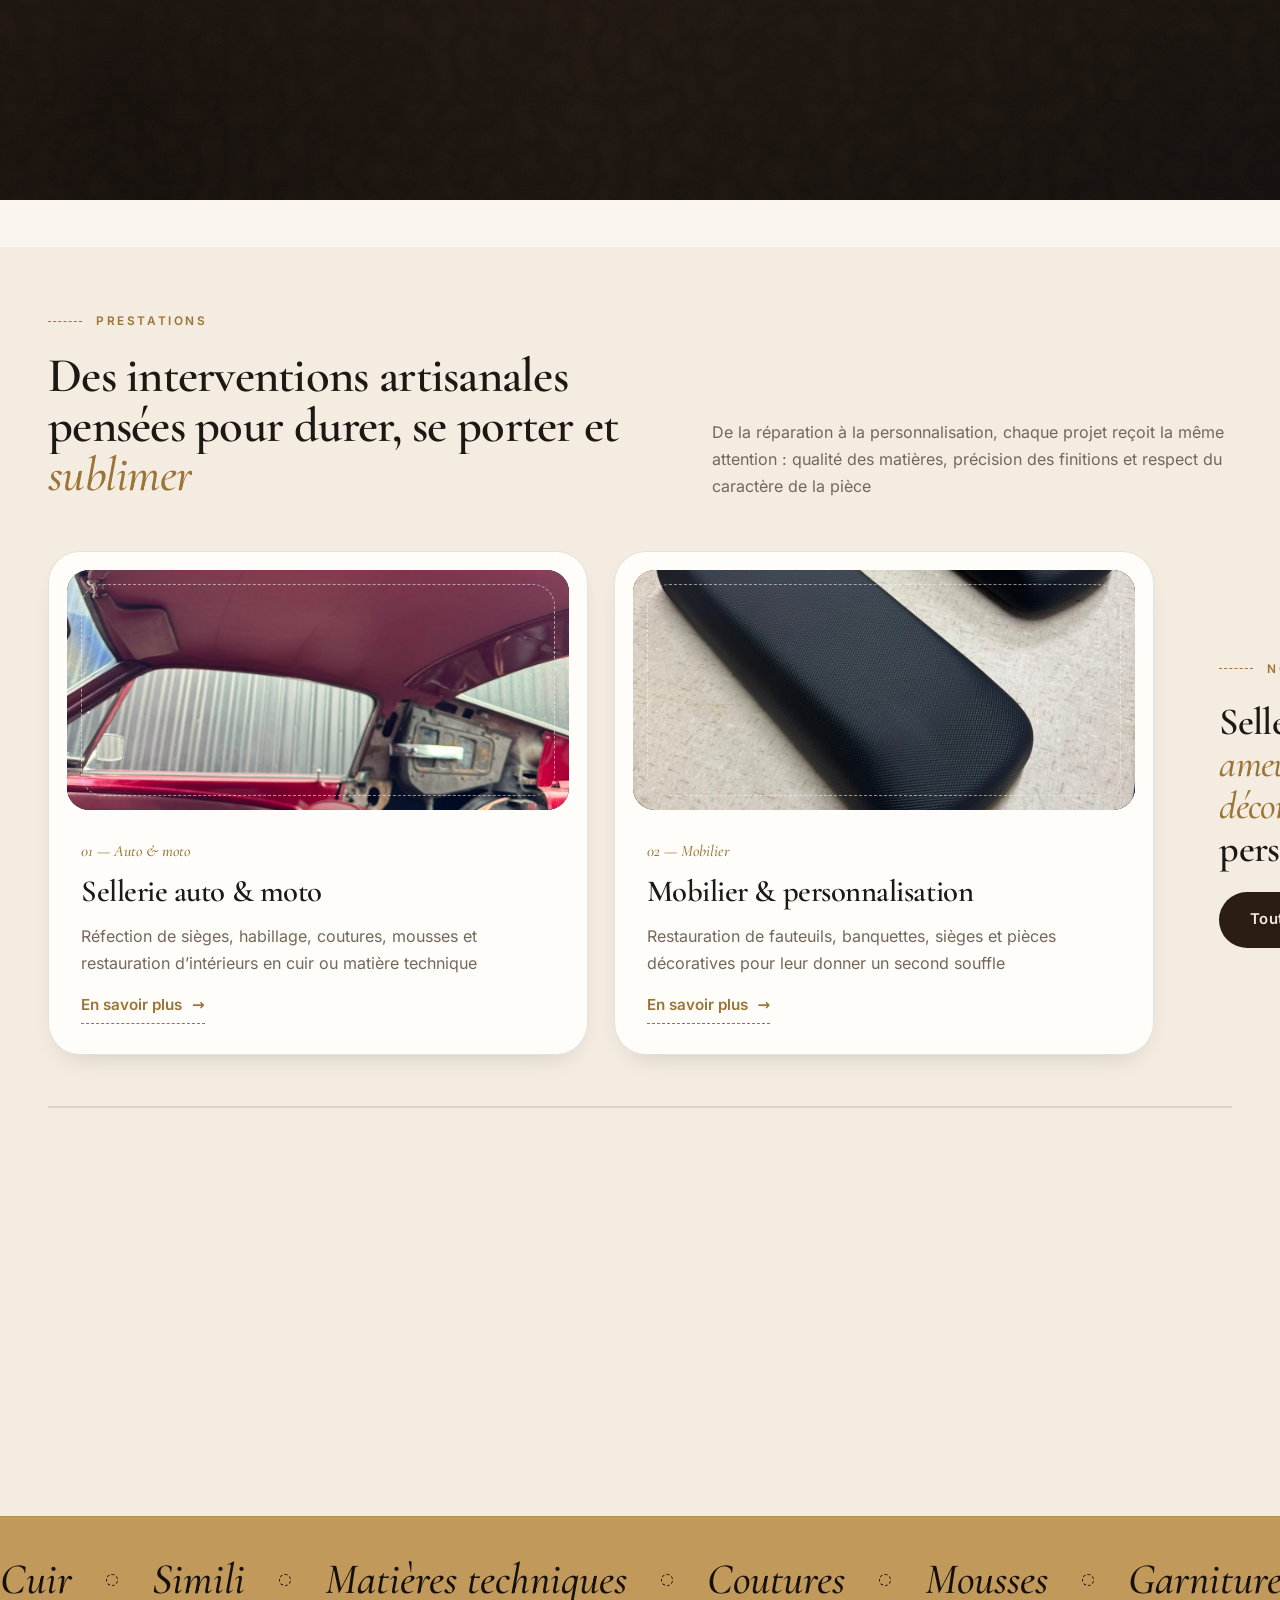
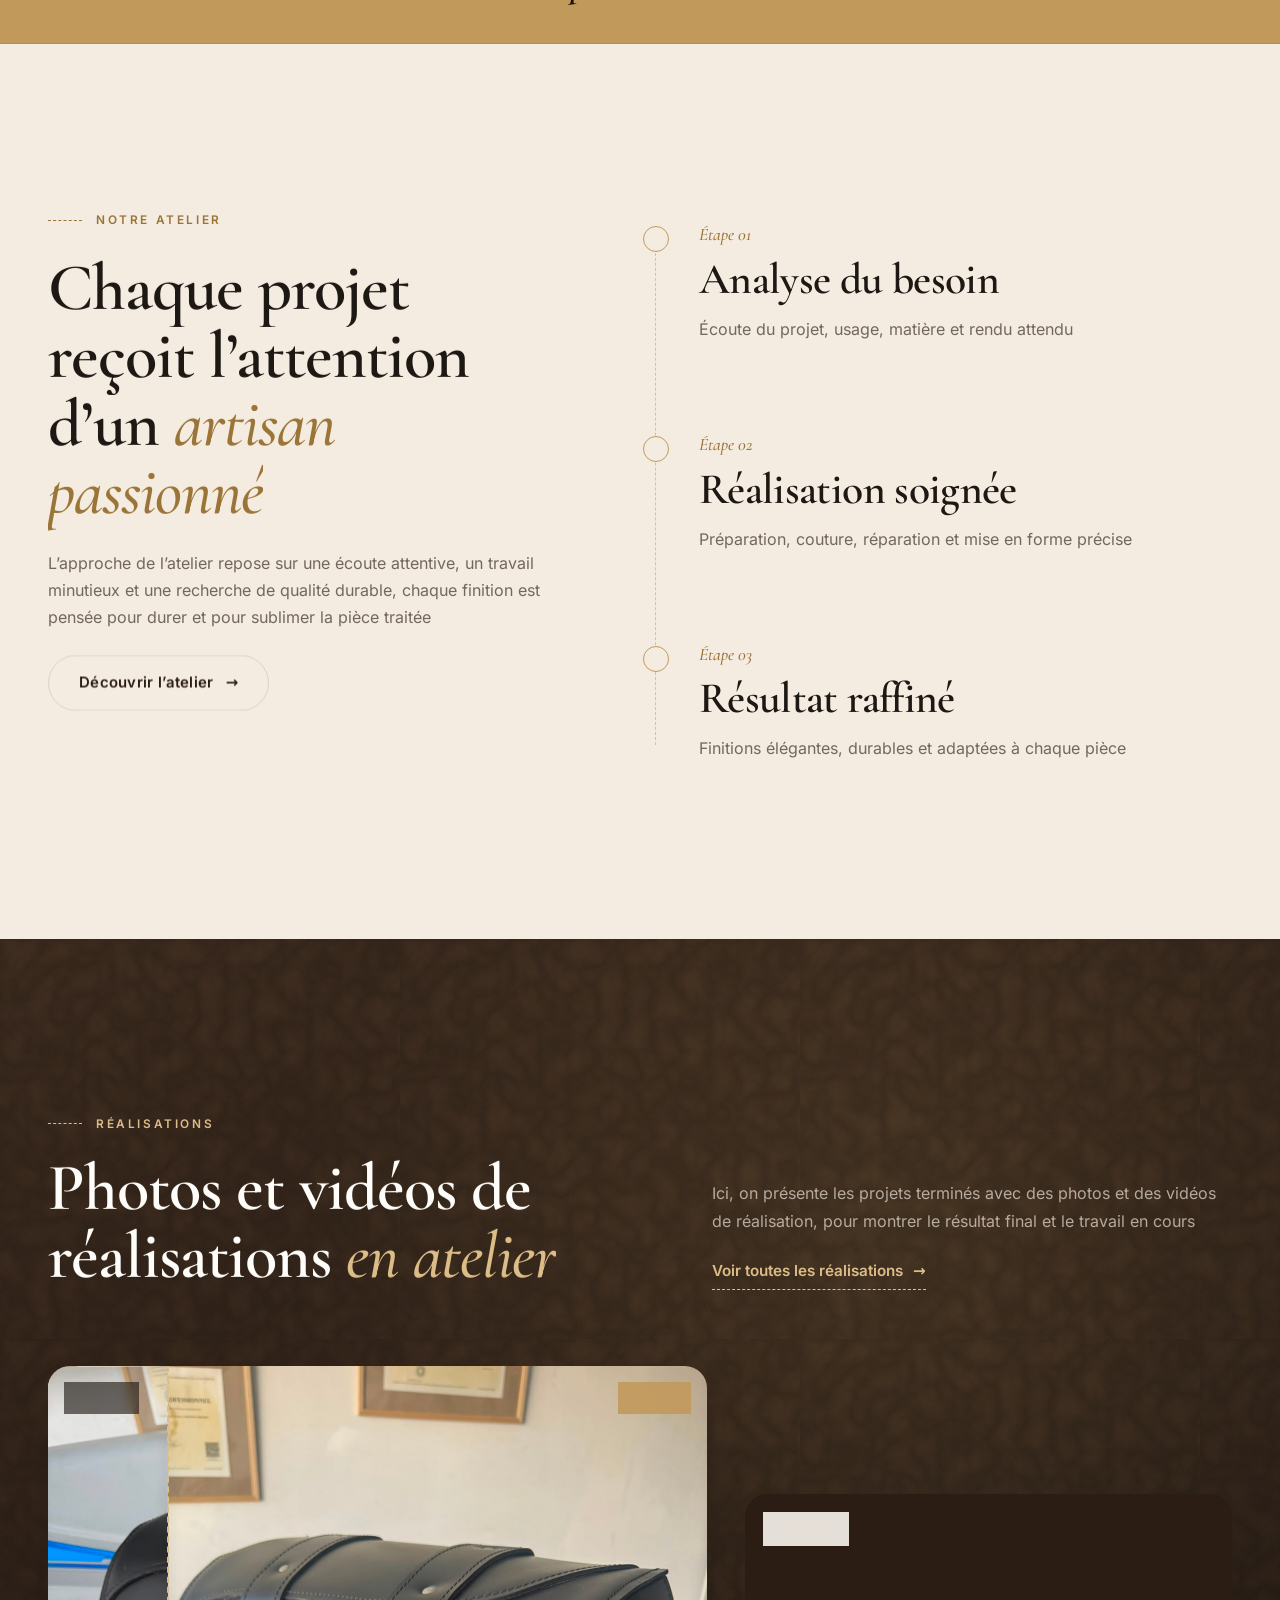
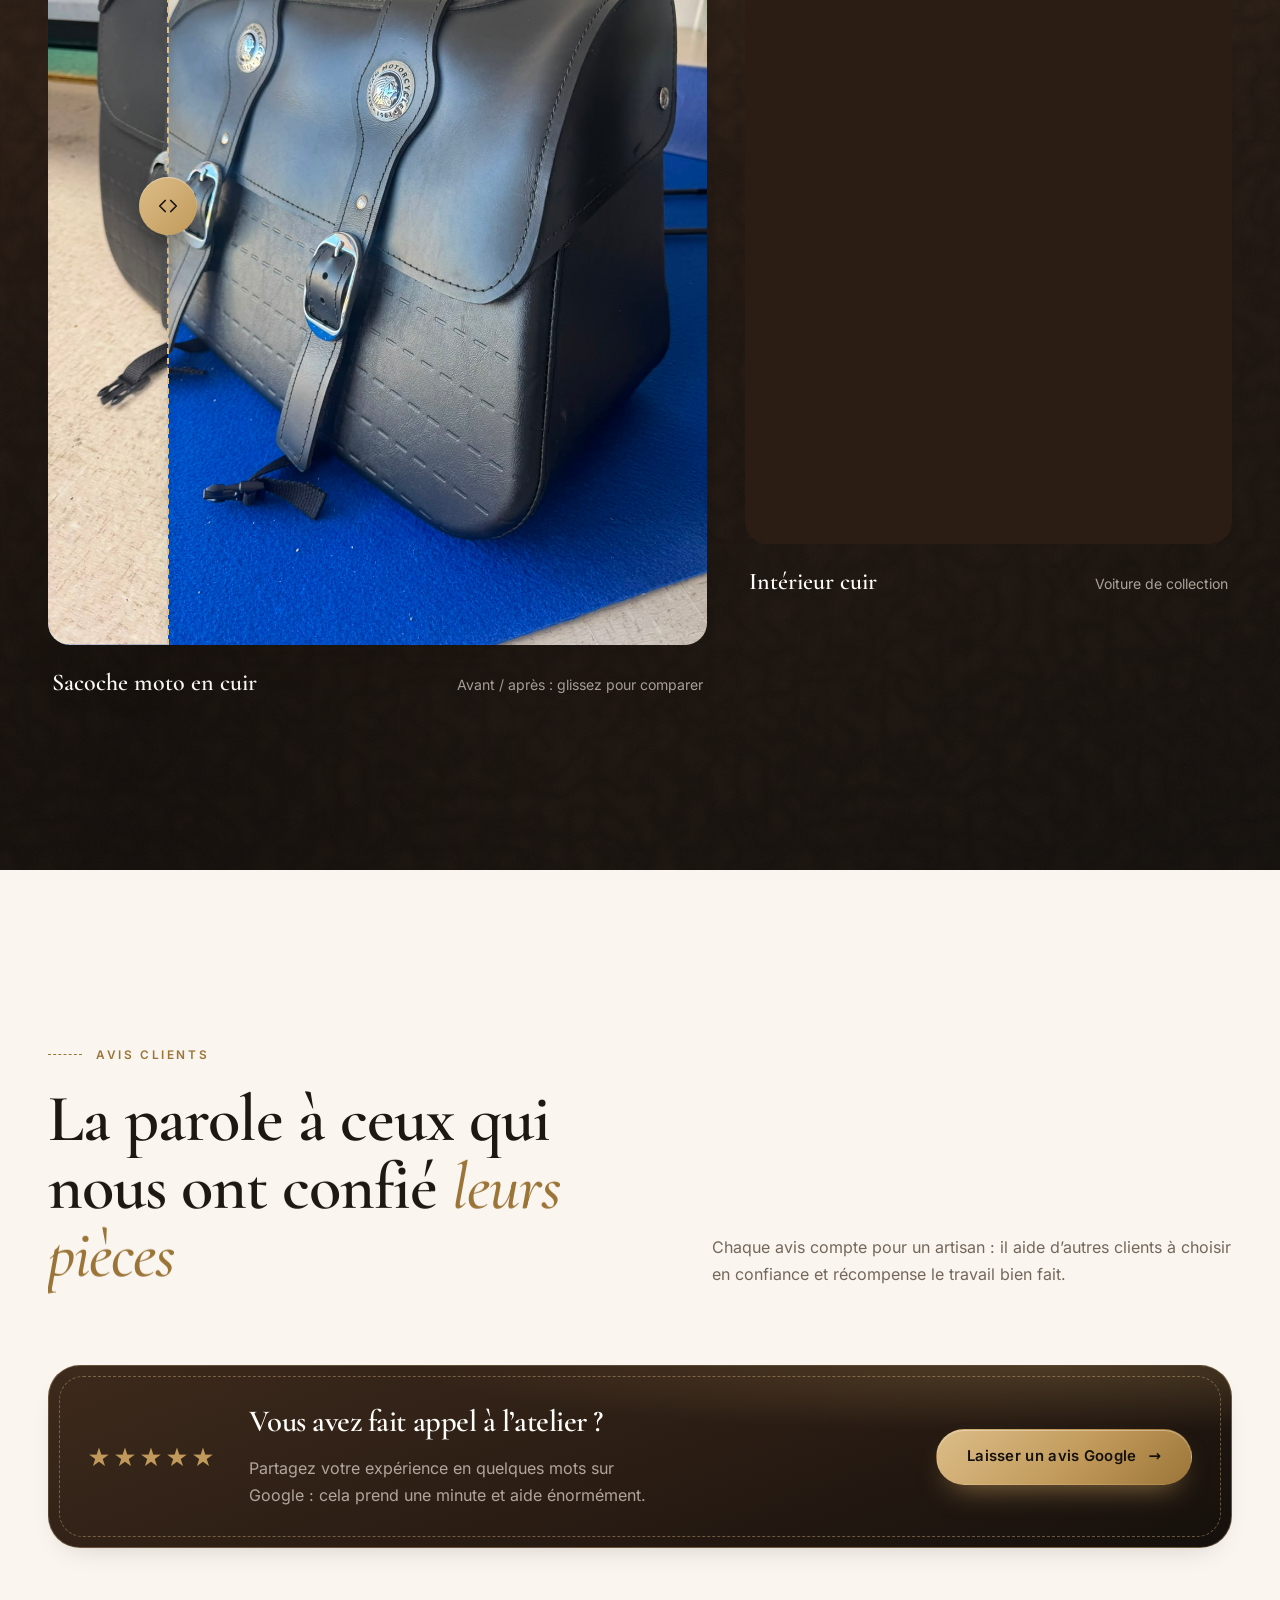
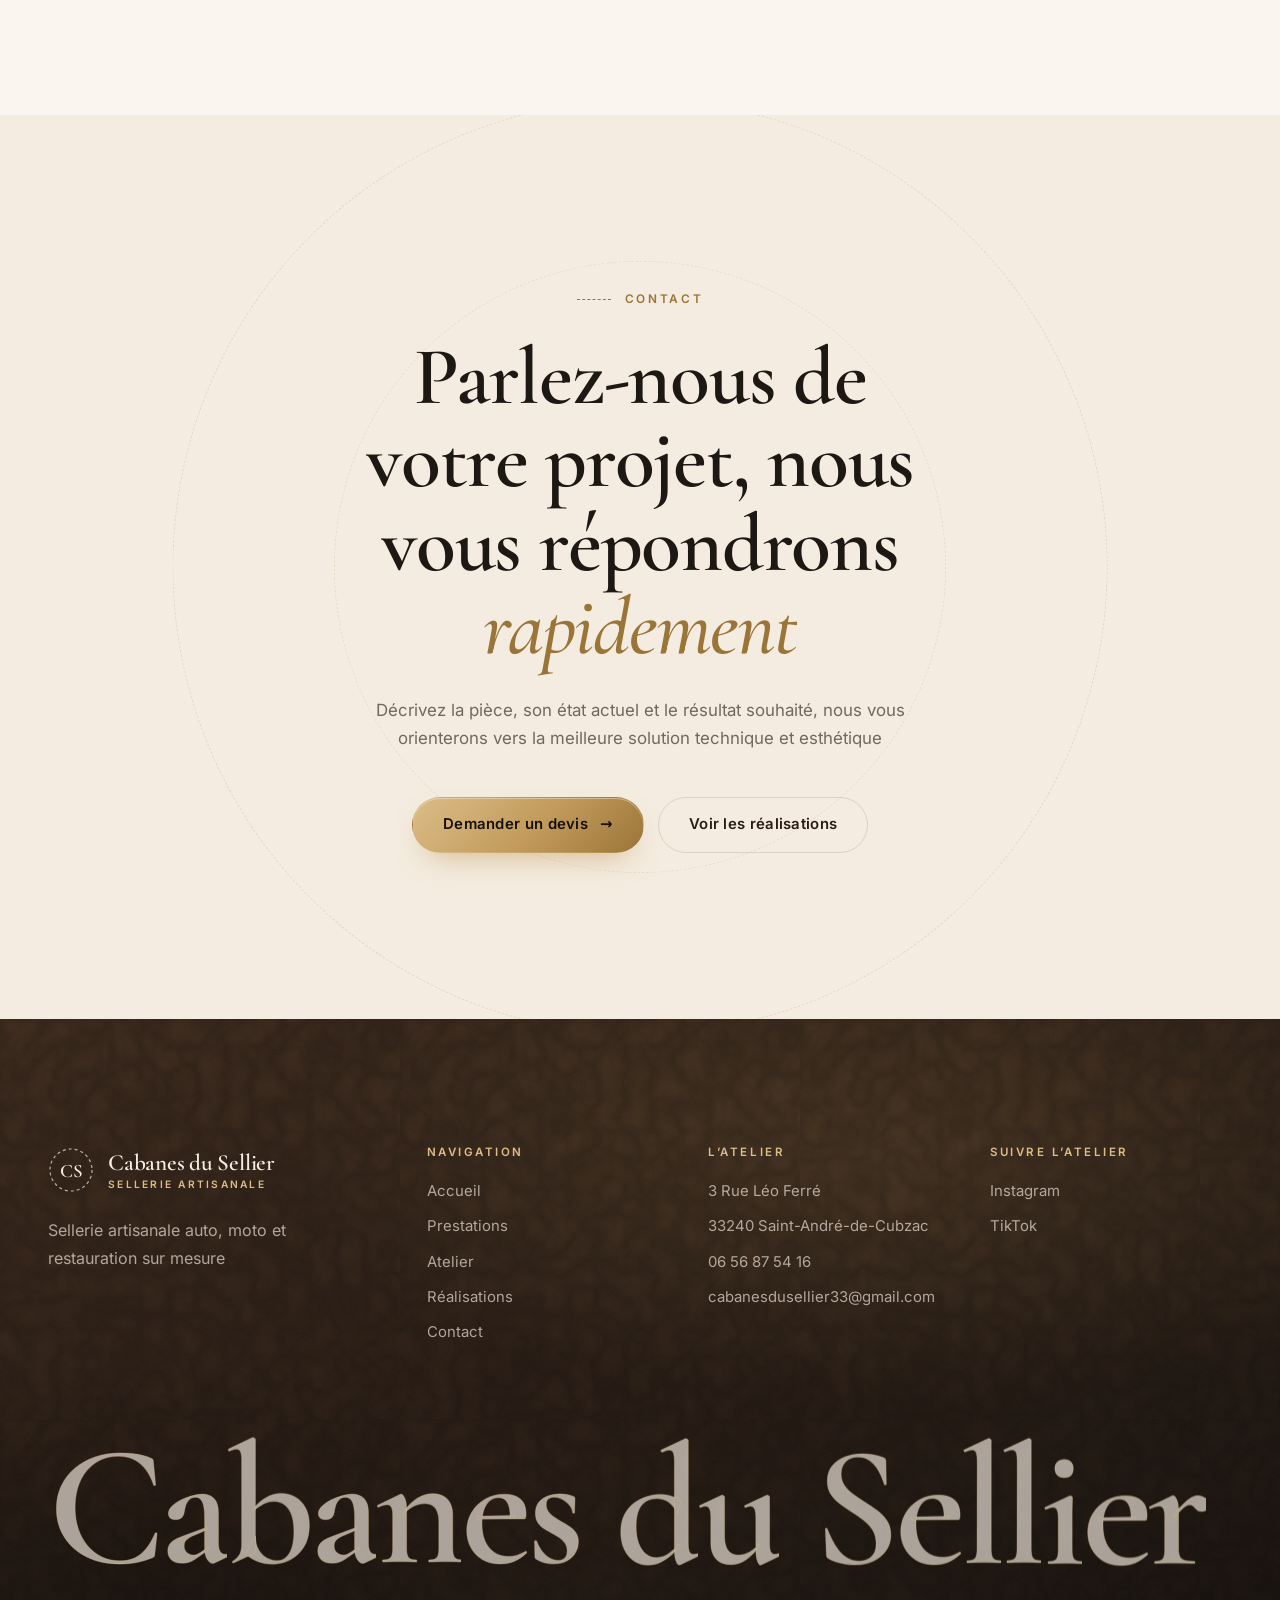
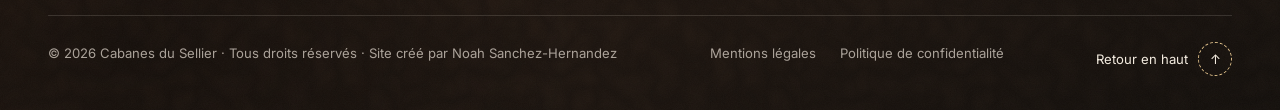
==== commit 3e6050d4: "Contact : carte Google Maps chargée au clic (RGPD) et itinéraire Co-Authored-By: Claude Opus 5.5 <no" ====
--- a/index.html
+++ b/index.html
@@ -78,7 +78,7 @@
   <link rel="apple-touch-icon" href="apple-touch-icon.png">
   <link rel="preload" href="assets/fonts/cormorant-latin.woff2" as="font" type="font/woff2" crossorigin>
   <link rel="preload" href="assets/fonts/inter-latin.woff2" as="font" type="font/woff2" crossorigin>
-  <link rel="stylesheet" href="assets/css/main.css?v=6">
+  <link rel="stylesheet" href="assets/css/main.css?v=7">
   <script>(function(){var h=document.documentElement;h.classList.add('js');try{var s=window.sessionStorage;if(s.getItem('cds-pt'))h.classList.add('pt-in');if(h.getAttribute('data-page')==='accueil'&&!s.getItem('cds-intro')&&!window.matchMedia('(prefers-reduced-motion: reduce)').matches)h.classList.add('intro-on')}catch(e){}setTimeout(function(){if(!h.classList.contains('ready')){h.classList.remove('js','pt-in','intro-on');h.classList.add('no-anim')}},5000)})();</script>
 </head>
 <body>
@@ -416,6 +416,6 @@
 
   <script src="assets/js/vendor/gsap.min.js" defer></script>
   <script src="assets/js/vendor/ScrollTrigger.min.js" defer></script>
-  <script src="assets/js/main.js?v=4" defer></script>
+  <script src="assets/js/main.js?v=5" defer></script>
 </body>
 </html>
--- a/assets/css/main.css
+++ b/assets/css/main.css
@@ -2179,3 +2179,61 @@
   .reviews__cta:only-child { display: flex; }
   .reviews__cta:only-child .stars { align-self: flex-start; }
 }
+
+/* =========================================================================
+   Carte Google Maps (chargée au clic)
+   ========================================================================= */
+.map {
+  position: relative;
+  height: clamp(360px, 52vh, 520px);
+  overflow: hidden;
+  border-radius: var(--radius-lg);
+  border: 1px solid var(--line);
+  box-shadow: var(--shadow);
+  background: var(--leather);
+}
+.map iframe { display: block; width: 100%; height: 100%; border: 0; }
+.map__placeholder {
+  position: absolute;
+  inset: 0;
+  display: flex;
+  flex-direction: column;
+  align-items: center;
+  justify-content: center;
+  gap: 10px;
+  padding: 30px 20px;
+  text-align: center;
+  color: var(--cream);
+  background:
+    radial-gradient(circle at 50% 42%, rgba(193, 154, 91, 0.25), transparent 45%),
+    repeating-linear-gradient(0deg, rgba(244, 236, 224, 0.045) 0 1px, transparent 1px 46px),
+    repeating-linear-gradient(90deg, rgba(244, 236, 224, 0.045) 0 1px, transparent 1px 46px),
+    linear-gradient(160deg, var(--leather-2) 0%, var(--leather) 50%, var(--ink) 100%);
+}
+.map__placeholder::after {
+  content: "";
+  position: absolute;
+  inset: 12px;
+  border: 1.5px dashed rgba(220, 189, 136, 0.4);
+  border-radius: calc(var(--radius-lg) - 10px);
+  pointer-events: none;
+}
+.map__pin {
+  display: grid;
+  place-items: center;
+  width: 66px;
+  height: 66px;
+  margin-bottom: 6px;
+  border-radius: 50%;
+  border: 1.5px dashed var(--gold-soft);
+  color: var(--gold-soft);
+  animation: pinFloat 3s ease-in-out infinite;
+}
+.map__pin svg { width: 28px; fill: none; stroke: currentColor; stroke-width: 1.6; }
+@keyframes pinFloat { 50% { transform: translateY(-6px); } }
+.map__title { font-family: var(--serif); font-size: clamp(1.7rem, 2.6vw, 2.2rem); font-weight: 600; color: var(--white); }
+.map__addr { color: var(--muted-light); margin-bottom: 14px; }
+.map__note { position: relative; z-index: 1; max-width: 44ch; margin-top: 10px; font-size: 0.8rem; color: var(--muted-light); }
+.map__note a { color: var(--gold-soft); text-decoration: underline; text-underline-offset: 3px; }
+.map .btn { position: relative; z-index: 1; }
+@media (prefers-reduced-motion: reduce) { .map__pin { animation: none; } }
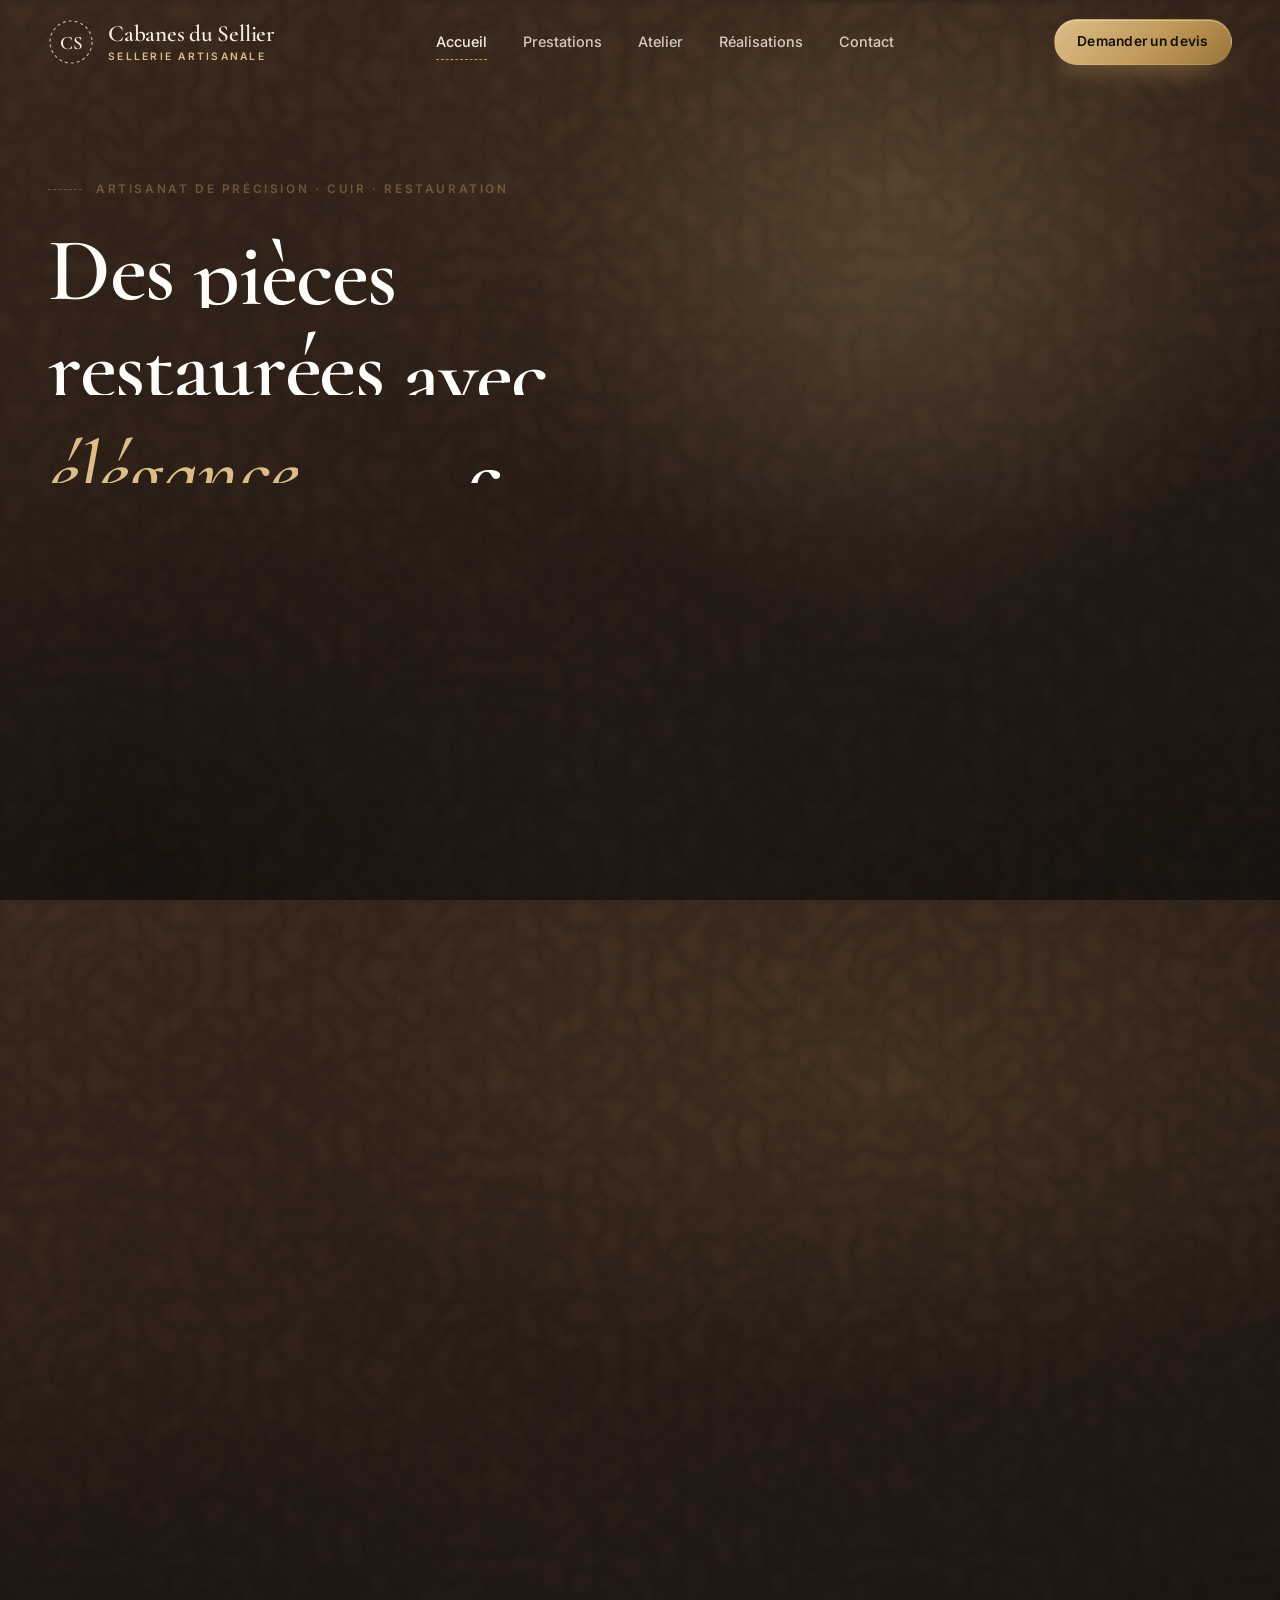
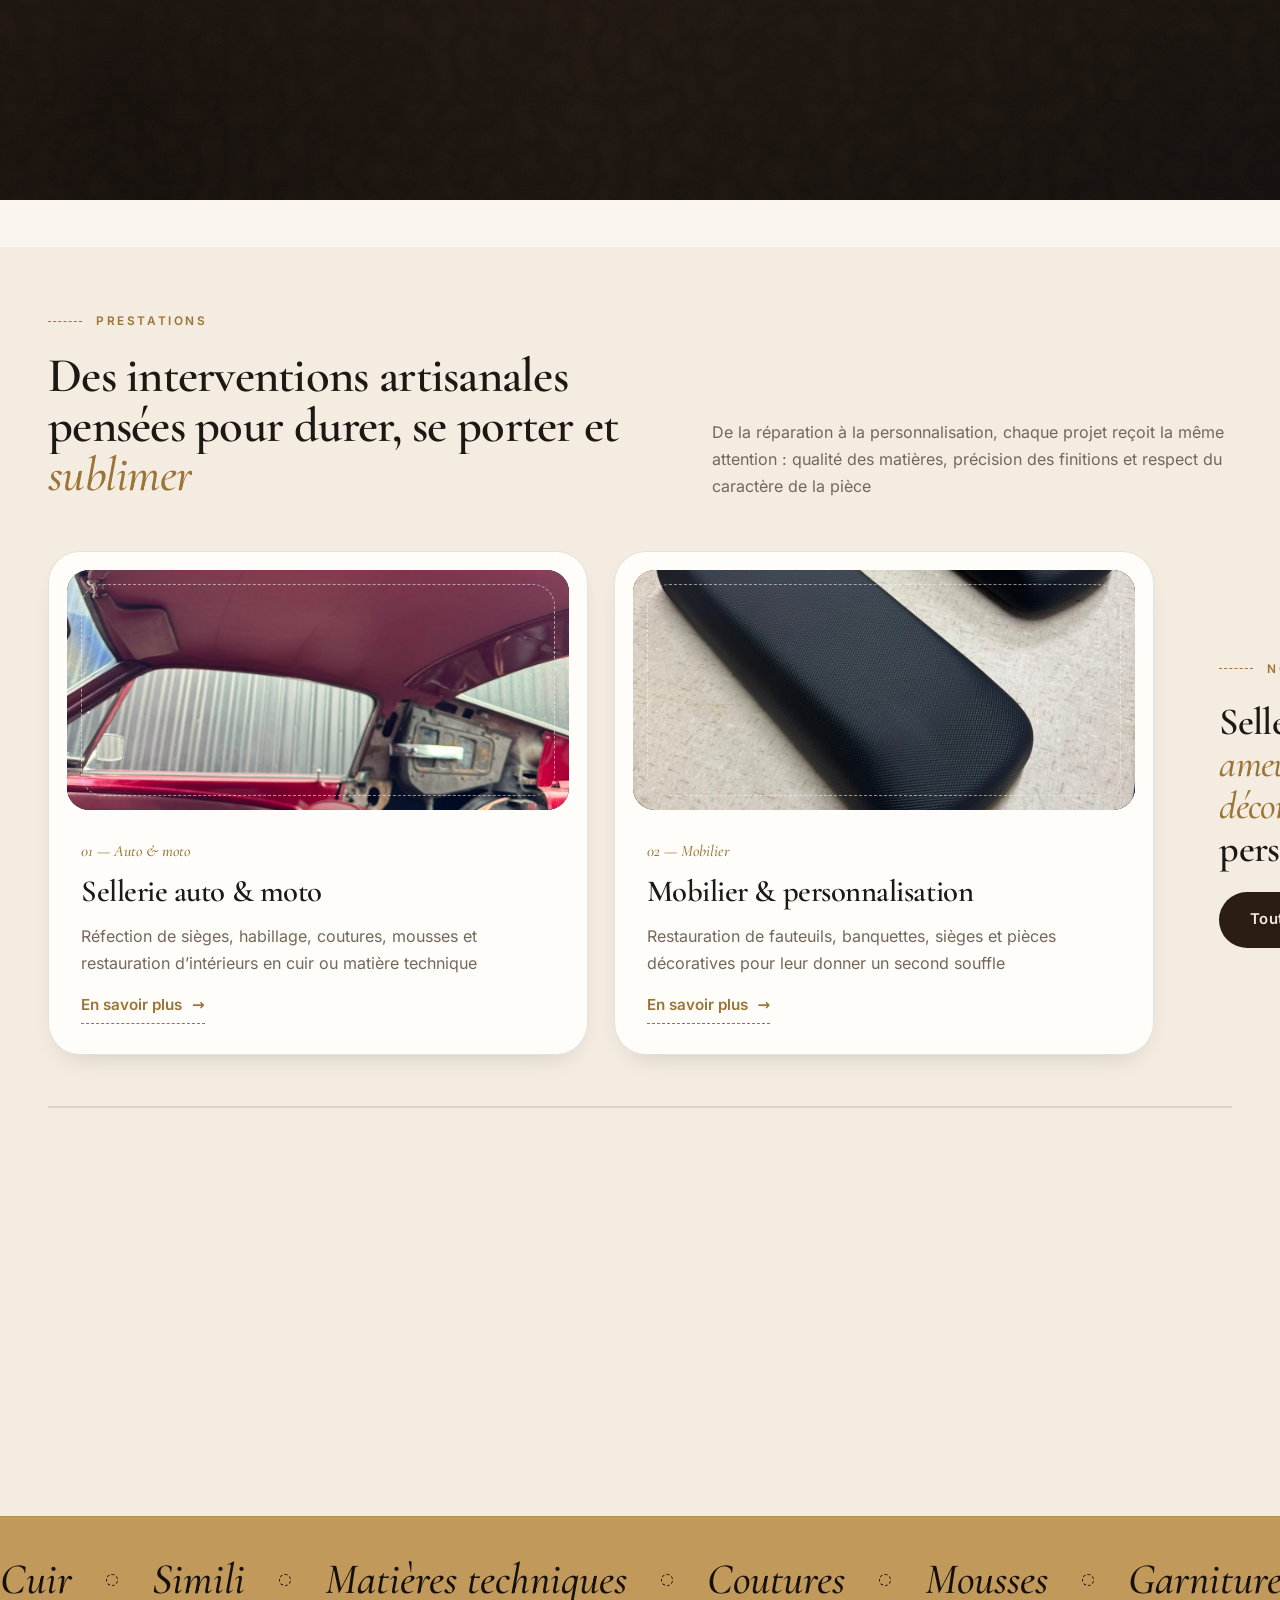
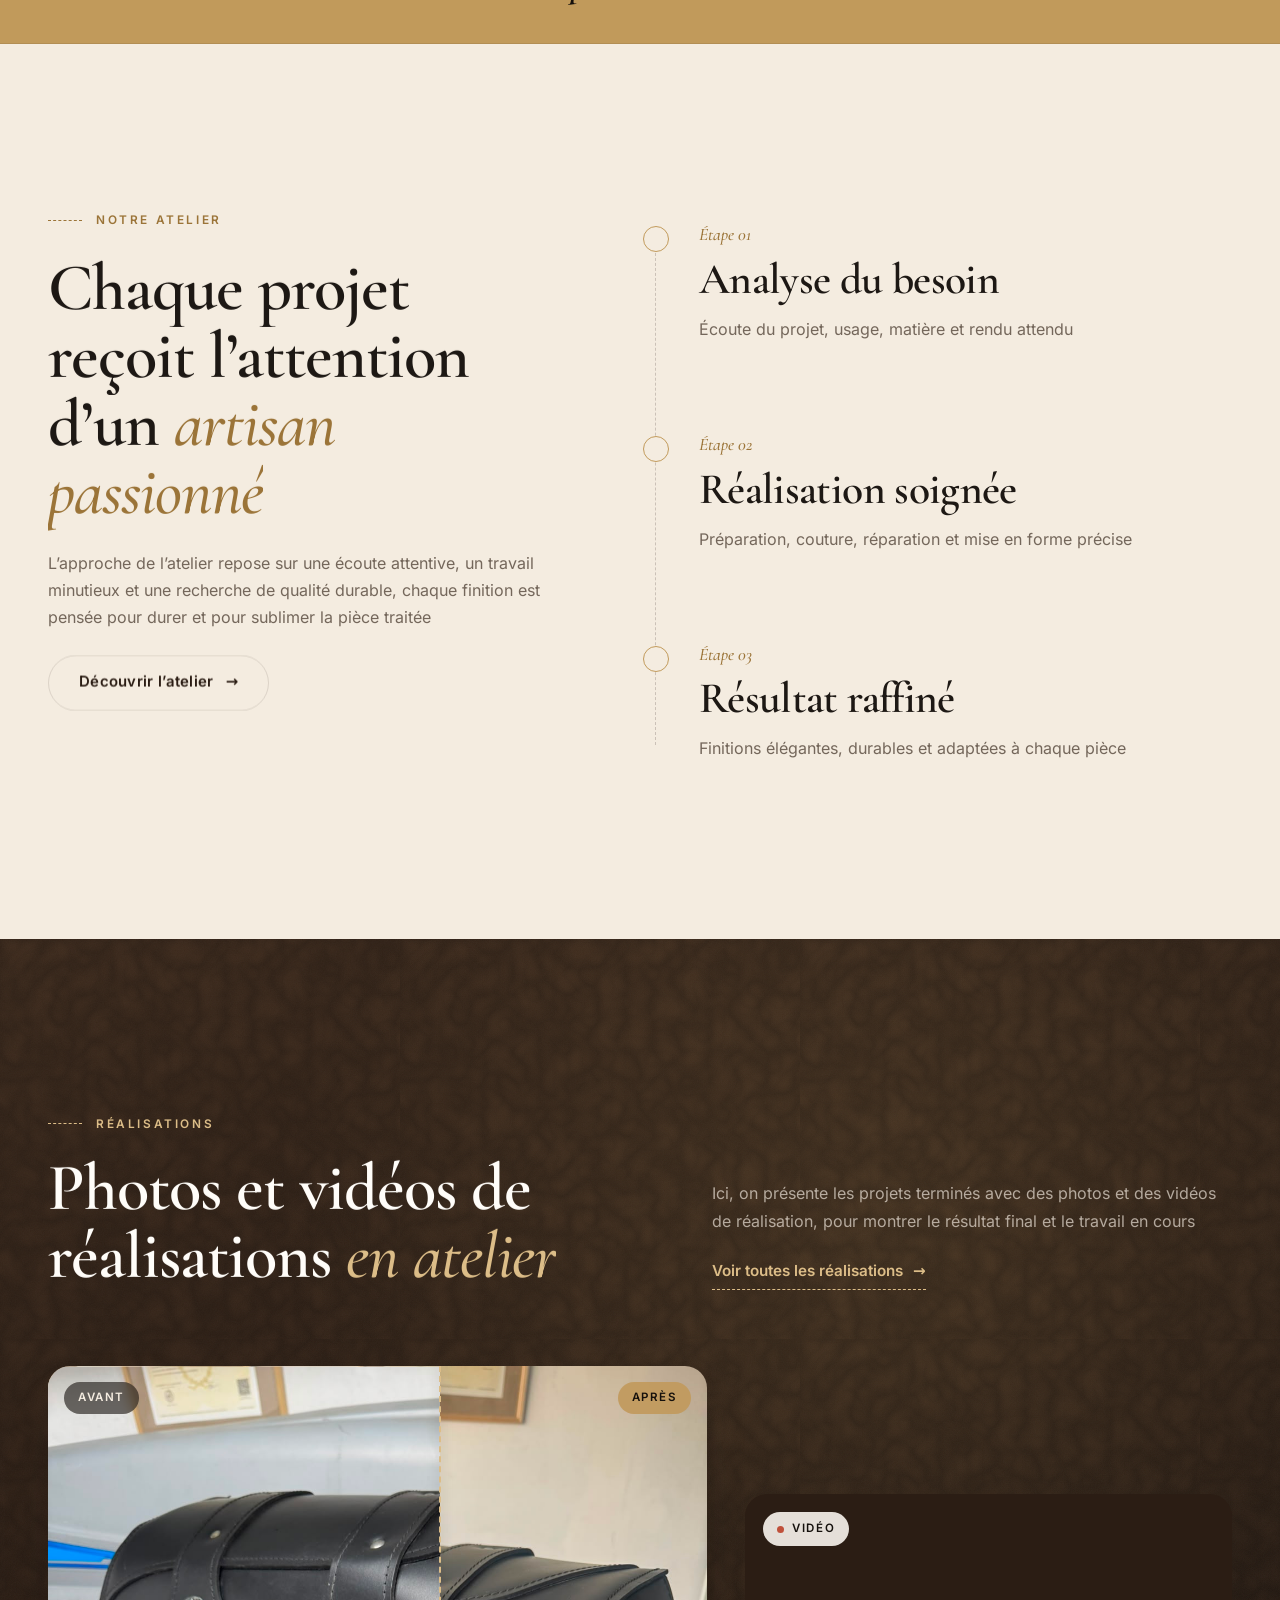
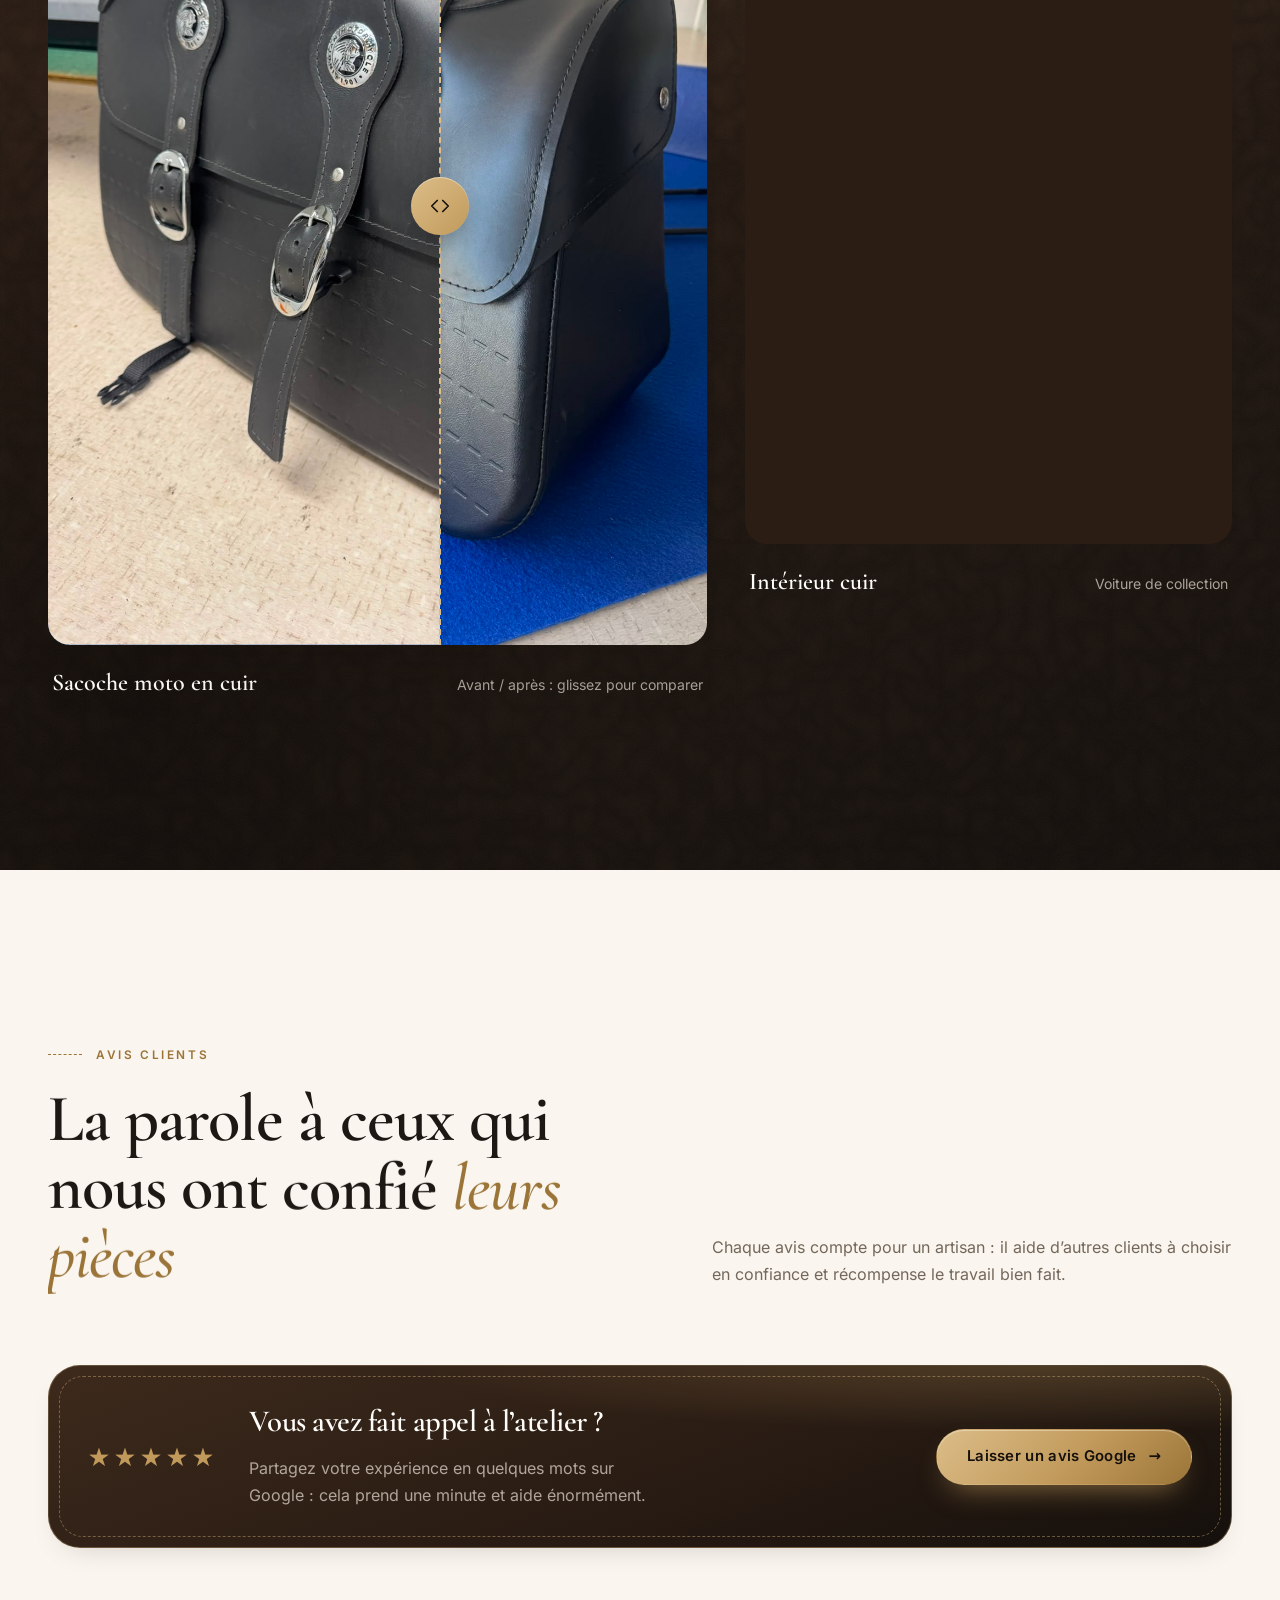
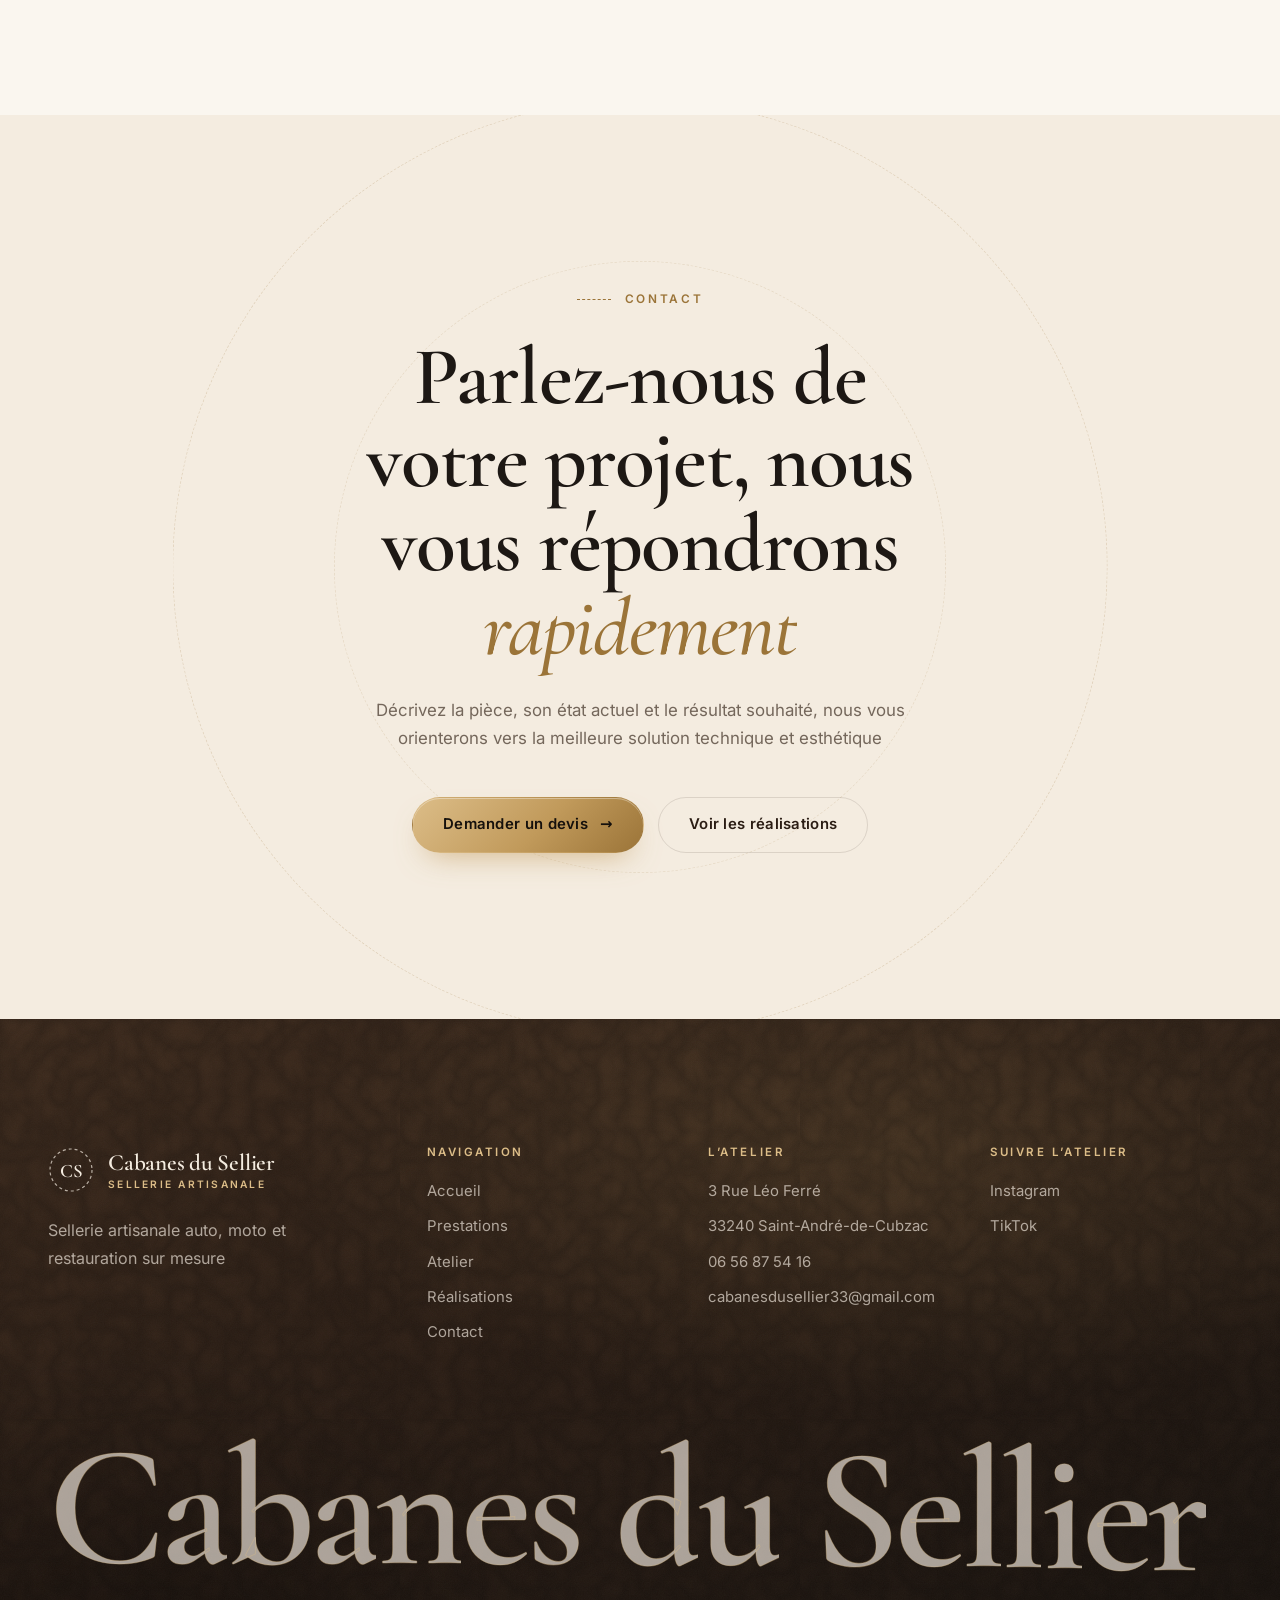
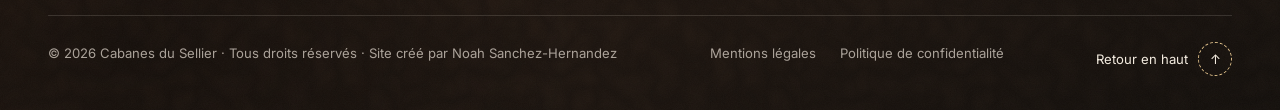
==== commit 299604f9: "Sécurité : Content-Security-Policy et politique de référent sur toutes les pages Co-Authored-By: Cla" ====
--- a/index.html
+++ b/index.html
@@ -3,6 +3,8 @@
 <head>
   <meta charset="UTF-8">
   <meta name="viewport" content="width=device-width, initial-scale=1">
+  <meta http-equiv="Content-Security-Policy" content="default-src 'self'; script-src 'self' 'sha256-J745IudT9DfYGMabRbFv0VvhzvFkgicbjYgvGOAZp+k='; style-src 'self' 'unsafe-inline'; img-src 'self' data:; font-src 'self'; media-src 'self'; connect-src 'self' https://api.web3forms.com; frame-src https://www.google.com https://maps.google.com; form-action https://api.web3forms.com; base-uri 'self'; object-src 'none'; upgrade-insecure-requests">
+  <meta name="referrer" content="strict-origin-when-cross-origin">
   <title>Cabanes du Sellier | Sellerie artisanale sur mesure</title>
   <meta name="description" content="L’atelier Cabanes du Sellier conçoit des interventions sur mesure pour les sièges, banquettes et pièces de mobilier avec un souci constant du détail">
   <meta name="theme-color" content="#2b1d14">
